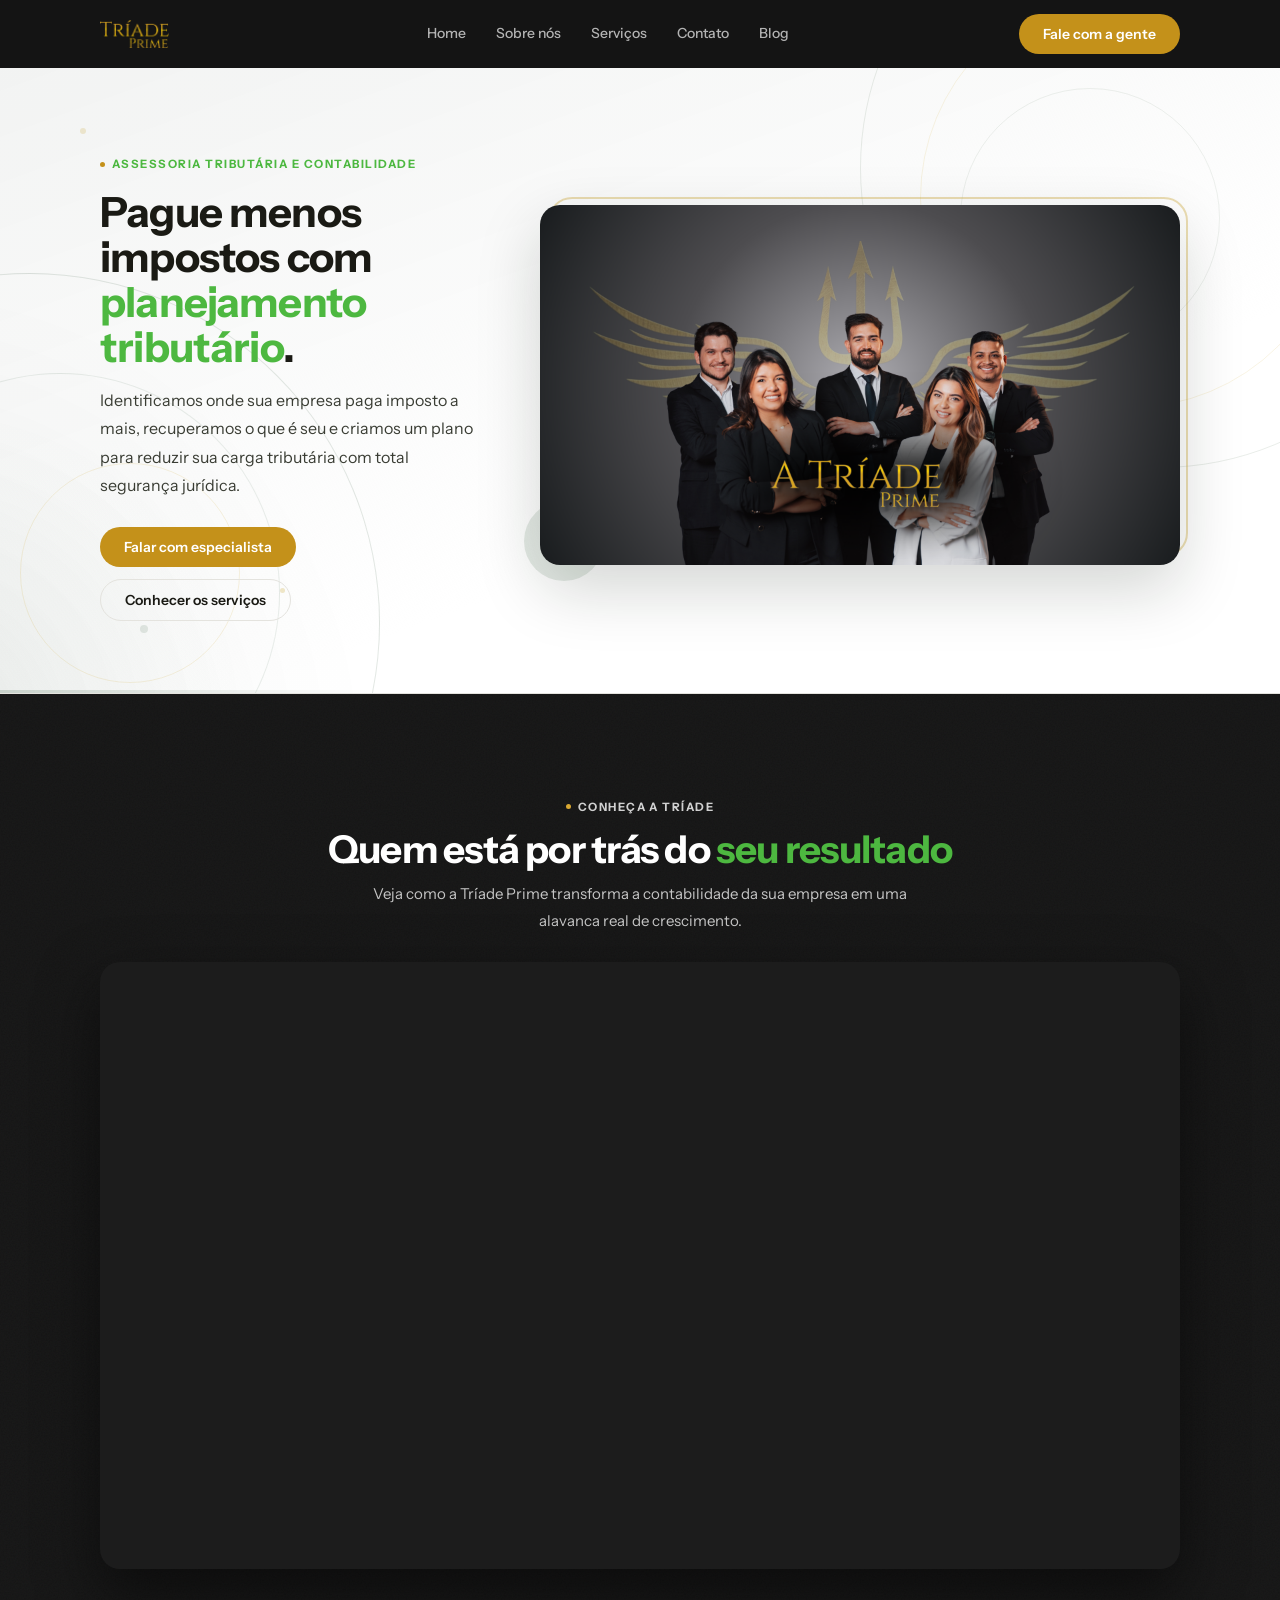
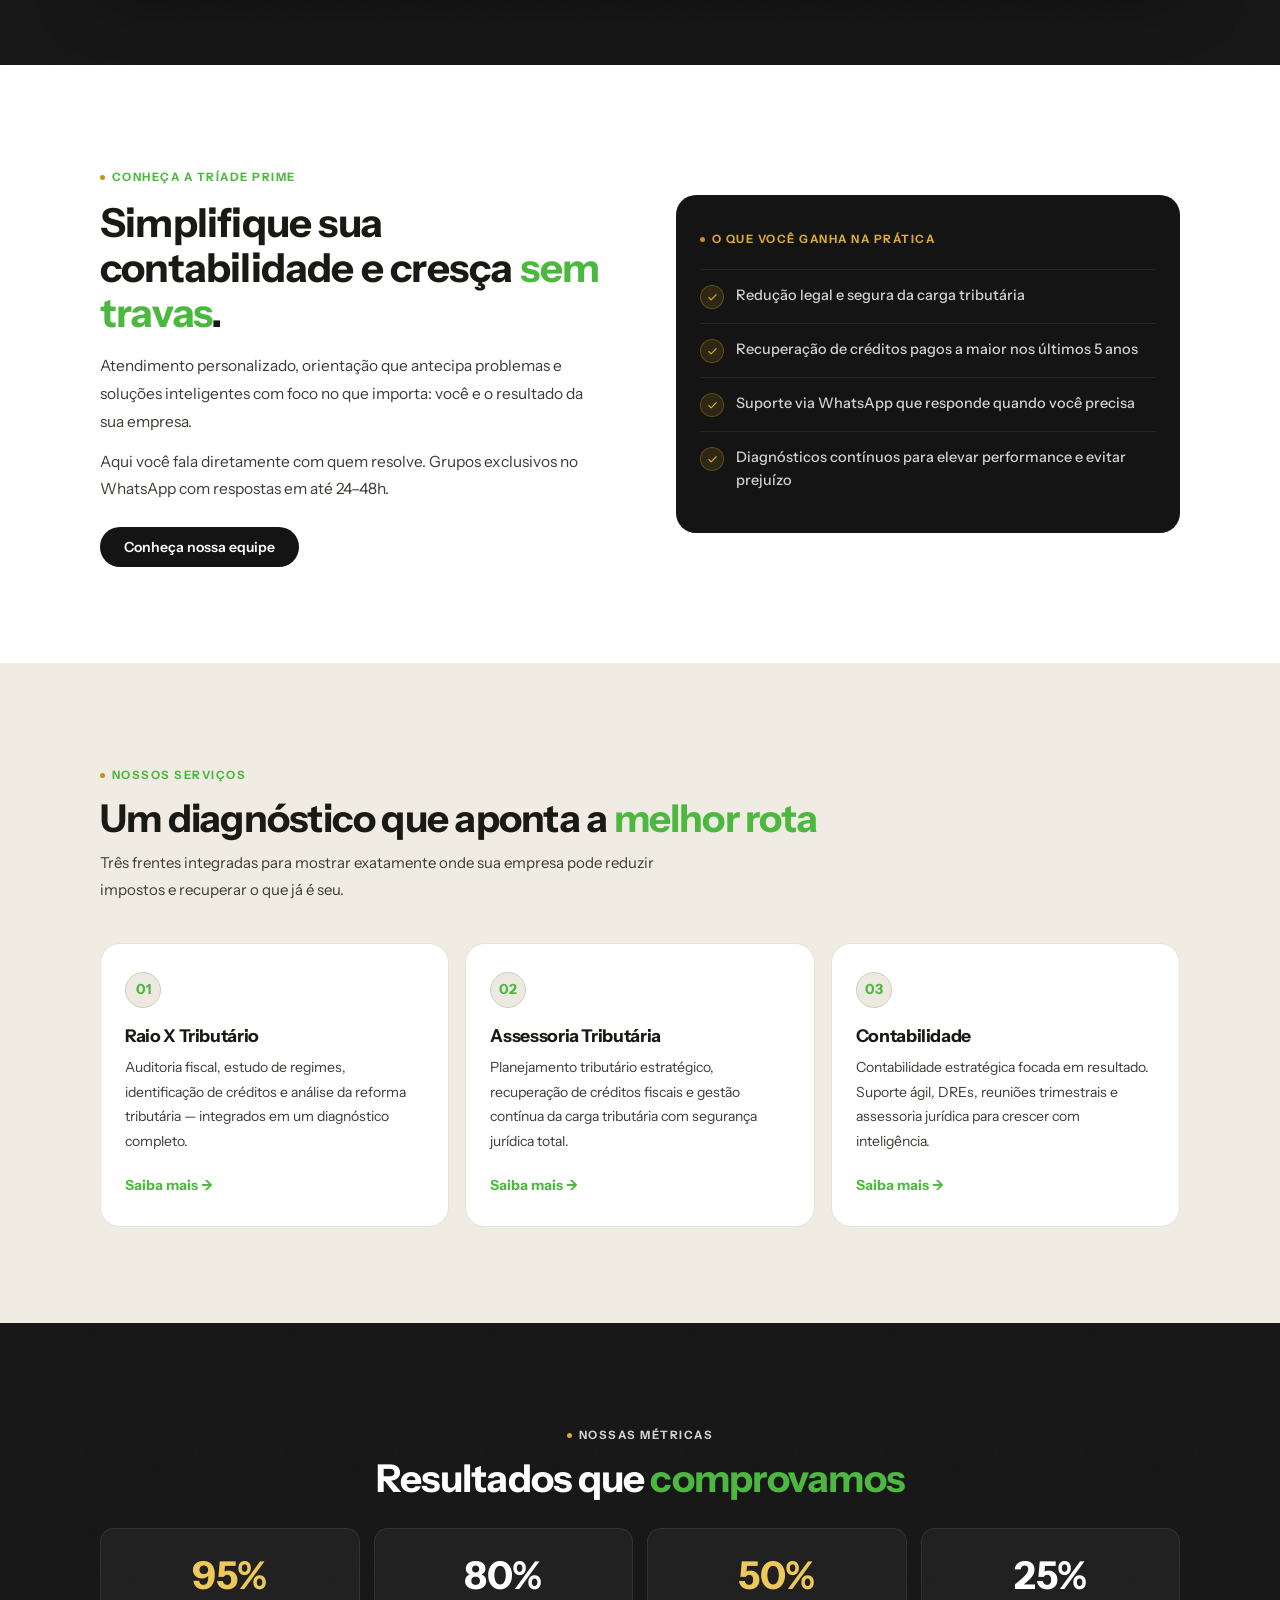
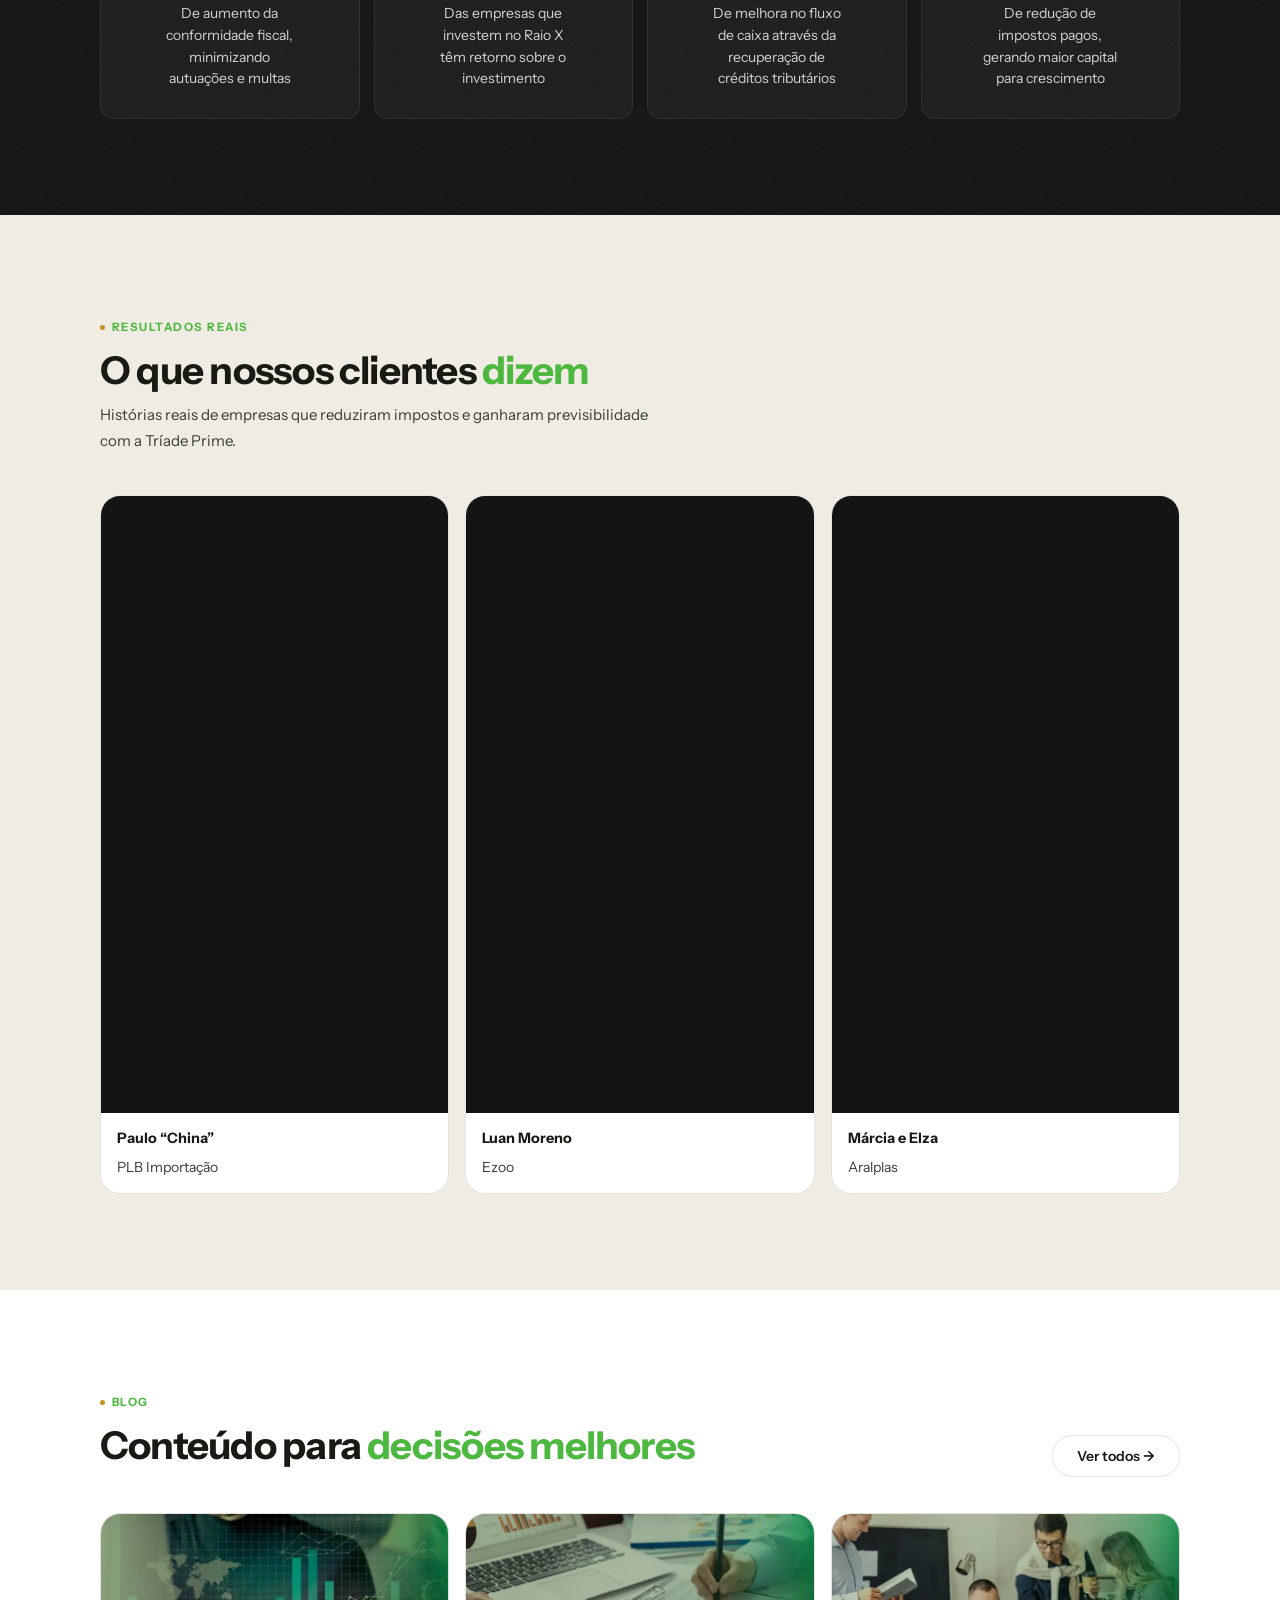
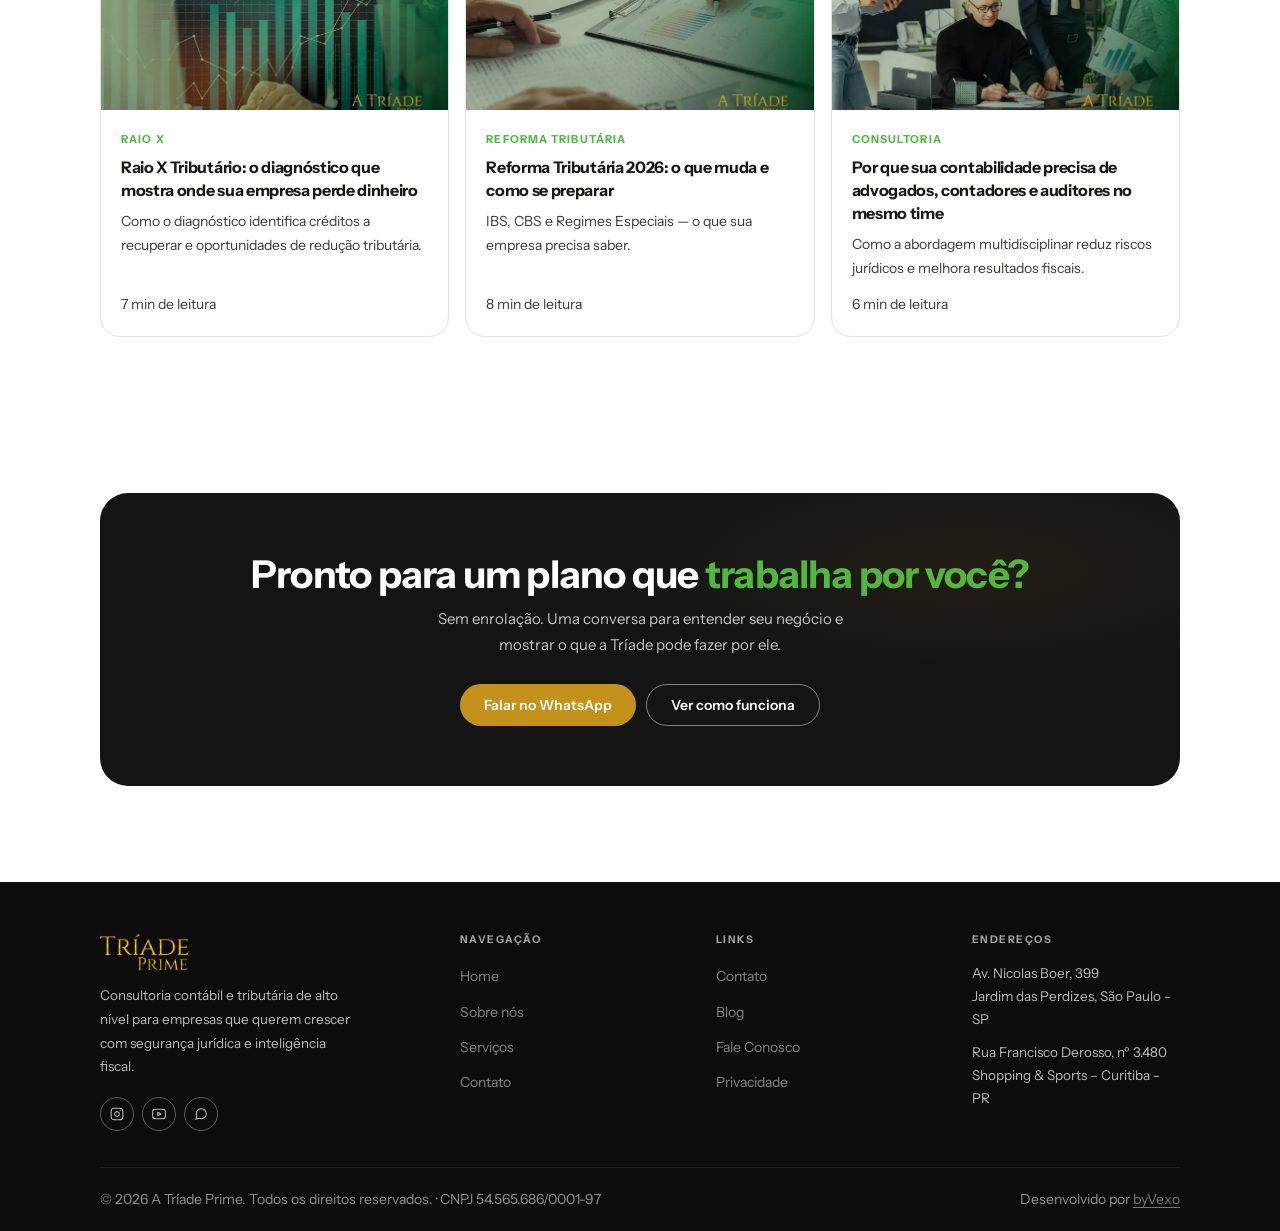
==== index.html @ 876e4092 "Add files via upload" ====
﻿<!DOCTYPE html>
<html lang="pt-BR" hreflang="pt-BR">
<head>
<meta charset="UTF-8"/>
<meta name="robots" content="index, follow"/>
<meta name="viewport" content="width=device-width,initial-scale=1.0"/>
<meta name="theme-color" content="#141414"/>
<title>Tríade Prime | Planejamento Tributário e Contabilidade</title>
<meta name="description" content="Reduza impostos com segurança jurídica. A Tríade Prime oferece Raio X Tributário, Assessoria e Contabilidade para empresas em São Paulo e Curitiba."/>
<meta name="keywords" content="planejamento tributário, assessoria tributária, contabilidade empresarial, redução de impostos, raio x tributário, são paulo, curitiba"/>
<link rel="canonical" href="https://www.triadeprime.com.br/"/>
<meta property="og:type" content="website"/>
<meta property="og:locale" content="pt_BR"/>
<meta property="og:title" content="A Tríade Prime | Planejamento Tributário e Contabilidade Estratégica"/>
<meta property="og:description" content="Reduza a carga tributária da sua empresa com segurança jurídica. Raio X Tributário, recuperação de créditos e contabilidade que pensa o seu negócio junto com você."/>
<meta property="og:image" content="https://www.triadeprime.com.br/og-home.jpg"/>
<meta name="twitter:card" content="summary_large_image"/>
<meta name="twitter:title" content="Tríade Prime | Planejamento Tributário e Contabilidade"/>
<meta name="twitter:description" content="Reduza impostos com segurança jurídica. A Tríade Prime oferece Raio X Tributário, Assessoria e Contabilidade para empresas em São Paulo e Curitiba."/>
<meta name="twitter:image" content="https://www.triadeprime.com.br/og-home.jpg"/>
<meta property="og:url" content="https://www.triadeprime.com.br/"/>
<meta property="og:type" content="website"/>

<link rel="preconnect" href="https://fonts.googleapis.com"/>
<link rel="preconnect" href="https://fonts.gstatic.com" crossorigin/>
<link href="https://fonts.googleapis.com/css2?family=Instrument+Sans:ital,wght@0,400;0,500;0,600;0,700;1,400;1,600&display=swap" rel="stylesheet"/>
<style>
/* TOKENS */
:root{
  --g9:#0c0c0c; --g8:#141414; --g7:#1c1c1c; --g6:#4db840; --g5:#3d7a30;
  --g2:#c4d4ba; --g1:#dce8d4; --g0:#eee9e0;
  --au:#c4911a; --au2:#d9a832; --au3:#ecc95a;
  --ink:#1a1a14; --mid:#3a3d34; --faint:#9aa094;
  --rule:#e4e3de; --paper:#f0ece3; --white:#ffffff;
  --f:'Instrument Sans',system-ui,sans-serif;
  --r8:8px; --r14:14px; --r20:20px; --r28:28px; --rp:9999px;
  --ease:cubic-bezier(.4,0,.2,1);
}
*{box-sizing:border-box;margin:0;padding:0;}
html{-webkit-font-smoothing:antialiased;scroll-behavior:smooth;}
body{font-family:var(--f);font-size:16px;line-height:1.65;color:var(--ink);background:var(--white);overflow-x:hidden;}
img{display:block;max-width:100%;height:auto;}
a{color:inherit;text-decoration:none;}

/* LAYOUT */
.w{max-width:1160px;margin:0 auto;padding:0 20px;}
@media(min-width:600px){.w{padding:0 32px;}}
@media(min-width:1000px){.w{padding:0 40px;}}

/* TYPE — base */
h1,h2,h3,h4{font-family:var(--f);font-weight:700;color:var(--ink);letter-spacing:-.02em;line-height:1.15;}
p{line-height:1.7;}

/* KEY RULE: dark sections force all text white */
.dark-sec{background:var(--g8);}
.dark-sec,
.dark-sec h1,.dark-sec h2,.dark-sec h3,.dark-sec h4,.dark-sec p,
.dark-sec span,.dark-sec li,.dark-sec label{color:var(--white);}
.dark-sec em{color:var(--g6) !important;}
.dark-sec .sub{color:rgba(255,255,255,.75) !important;}
.dark-sec .faint-txt{color:rgba(255,255,255,.65) !important;}

/* Eyebrow */
.eyebrow{
  display:inline-flex;align-items:center;gap:7px;
  font-size:11.5px;font-weight:700;letter-spacing:.13em;text-transform:uppercase;color:var(--g6);
}
.eyebrow::before{content:'';width:5px;height:5px;border-radius:50%;background:var(--au);}
.dark-sec .eyebrow{color:rgba(255,255,255,.8);}
.dark-sec .eyebrow::before{background:var(--au2);}
em{font-style:normal;font-weight:700;color:var(--g6);}

/* BUTTONS */
.btn{
  display:inline-flex;align-items:center;gap:8px;
  font-family:var(--f);font-size:14px;font-weight:600;line-height:1;
  padding:13px 24px;border-radius:var(--rp);border:none;cursor:pointer;
  transition:transform .22s var(--ease),box-shadow .22s,background .22s,border-color .22s;
  white-space:nowrap;
}
.btn:active{transform:scale(.97);}
.btn-dk{background:var(--g8);color:var(--white);}
.btn-dk:hover{background:var(--g7);box-shadow:0 5px 18px rgba(14,24,18,.28);}
.btn-au{background:var(--au);color:var(--white);}
.btn-au:hover{background:var(--au2);box-shadow:0 5px 18px rgba(196,145,26,.32);}
.btn-ln{background:transparent;color:var(--ink);border:1.5px solid var(--rule);}
.btn-ln:hover{border-color:var(--g6);color:var(--g6);}

.btn-ln-w{color:var(--white);border-color:rgba(255,255,255,.45);}
.btn-ln-w:hover{border-color:rgba(255,255,255,.65);}

/* REVEAL */
.rv{opacity:1;transform:none;transition:opacity .55s var(--ease),transform .55s var(--ease);}
.js-on .rv{opacity:0;transform:translateY(16px);}
.rv.in{opacity:1 !important;transform:none !important;}
.rv.d1{transition-delay:.1s;}.rv.d2{transition-delay:.2s;}.rv.d3{transition-delay:.3s;}

/* HEADER */
.hdr{position:sticky;top:0;z-index:900;background:var(--g8);}
.hdr-in{max-width:1160px;margin:0 auto;padding:0 20px;height:68px;display:flex;align-items:center;}
@media(min-width:600px){.hdr-in{padding:0 32px;}}
@media(min-width:1000px){.hdr-in{padding:0 40px;}}
.hdr-logo img{height:28px;width:auto;}
.hdr-nav{display:none;gap:2px;}
.hdr-nav a{font-size:14px;font-weight:500;color:rgba(255,255,255,.68);padding:8px 14px;border-radius:var(--rp);transition:.2s;}
.hdr-nav a:hover{color:var(--white);background:rgba(255,255,255,.07);}
.hdr-cta{display:none;}
.hdr-tog{margin-left:auto;background:none;border:none;cursor:pointer;display:flex;flex-direction:column;gap:5px;padding:6px;}
.hdr-tog span{display:block;width:22px;height:2px;background:var(--white);border-radius:2px;transition:.25s;}
.mob-nav{display:none;position:fixed;top:68px;inset:68px 0 0;background:var(--g8);z-index:899;padding:24px 20px;flex-direction:column;}
.mob-nav.open{display:flex;}
.mob-nav a{font-size:19px;font-weight:600;color:rgba(255,255,255,.8);padding:16px 6px;border-bottom:1px solid rgba(255,255,255,.07);transition:color .2s;}
.mob-nav a:hover{color:var(--au3);}
.mob-nav .btn{margin-top:24px;align-self:flex-start;}
@media(min-width:860px){
  .hdr-nav{display:flex;flex:1;justify-content:center;} .hdr-cta{display:inline-flex;} .hdr-tog{display:none;}
}

/* PAGE HERO */
.pg-hero{
  background:var(--g8);padding:44px 0 48px;
  position:relative;overflow:hidden;
}
@media(min-width:860px){.pg-hero{padding:80px 0 72px;}}
.pg-hero .w{position:relative;z-index:1;}
.pg-hero h1{color:var(--white);font-size:clamp(1.9rem,6vw,3rem);max-width:720px;margin-bottom:14px;}
.pg-hero em{color:var(--g6) !important;}
.pg-hero p{color:rgba(255,255,255,.78);font-size:16px;max-width:560px;line-height:1.78;}
.pg-hero .eyebrow{color:rgba(255,255,255,.8);margin-bottom:16px;}
.pg-hero .eyebrow::before{background:var(--au2);}
.trident-bg{
  position:absolute;
  right:-60px;top:50%;transform:translateY(-50%);
  width:min(460px,52vw);opacity:.2;
  pointer-events:none;
  filter:drop-shadow(0 0 30px rgba(201,162,39,.1));
}
@media(max-width:600px){
  .trident-bg{right:-80px;top:10%;transform:none;width:260px;opacity:.14;}
}

/* SECTIONS */
.sec{padding:60px 0;}
@media(min-width:860px){.sec{padding:96px 0;}}
.sec-lt{background:var(--white);}
.sec-pa{background:var(--paper);}
.sec-dk{background:var(--g8);}
.sec-dk .eyebrow{color:rgba(255,255,255,.8);}
.sec-dk .eyebrow::before{background:var(--au2);}
.sec-dk .sh p{color:rgba(255,255,255,.75);}
.sec-dk h2,.sec-dk h3,.sec-dk h4{color:var(--white);}
.sec-dk p{color:rgba(255,255,255,.8);}
.sec-dk em{color:var(--g6) !important;}

/* Section header */
.sh{margin-bottom:40px;}
.sh .eyebrow{margin-bottom:12px;}
.sh h2{font-size:clamp(1.6rem,4.5vw,2.4rem);margin-bottom:10px;}
.sh p{color:var(--mid);font-size:15px;line-height:1.75;max-width:580px;}
.sh.center{text-align:center;}
.sh.center p{margin:0 auto;}
.sec-dk .sh h2{color:var(--white);}
.sec-dk .sh p{color:rgba(255,255,255,.75);}

/* 2-col grid */
.grid2{display:grid;gap:36px;}
@media(min-width:760px){.grid2{grid-template-columns:1fr 1fr;gap:52px;align-items:center;}}
.grid3{display:grid;gap:16px;}
@media(min-width:640px){.grid3{grid-template-columns:repeat(2,1fr);}}
@media(min-width:900px){.grid3{grid-template-columns:repeat(3,1fr);}}

/* Card base */
.card{background:var(--white);border:1px solid var(--rule);border-radius:var(--r20);padding:28px 24px;transition:.28s var(--ease);}
.card:hover{transform:translateY(-3px);box-shadow:0 12px 36px rgba(14,24,18,.09);}
.card-dk{background:rgba(255,255,255,.04);border:1px solid rgba(255,255,255,.08);border-radius:var(--r20);padding:24px 20px;}
.card-dk h3,.card-dk h4{color:var(--white);}
.card-dk p{color:rgba(255,255,255,.8);}

/* Image blocks */
.img-block{border-radius:var(--r20);overflow:hidden;background:var(--g1);}
.img-block img{width:100%;height:100%;object-fit:cover;display:block;}
.img-block.ratio-4-3{aspect-ratio:4/3;}
.img-block.ratio-16-9{aspect-ratio:16/9;}
.img-block.ratio-3-4{aspect-ratio:3/4;}

/* Checklist */
.checks{list-style:none;display:flex;flex-direction:column;gap:10px;}
.checks li{display:flex;align-items:flex-start;gap:12px;font-size:14.5px;color:var(--mid);}
.ck{
  width:20px;height:20px;border-radius:50%;flex-shrink:0;margin-top:2px;
  background:var(--g0);border:1px solid var(--g2);
  background-image:url("data:image/svg+xml,%3Csvg xmlns='http://www.w3.org/2000/svg' viewBox='0 0 24 24' fill='none' stroke='%23376640' stroke-width='2.5' stroke-linecap='round' stroke-linejoin='round'%3E%3Cpath d='M20 6L9 17l-5-5'/%3E%3C/svg%3E");
  background-size:11px;background-position:center;background-repeat:no-repeat;
}
.ck-au{
  background:rgba(196,145,26,.12);border:1px solid rgba(196,145,26,.3);
  background-image:url("data:image/svg+xml,%3Csvg xmlns='http://www.w3.org/2000/svg' viewBox='0 0 24 24' fill='none' stroke='%23d9a832' stroke-width='2.5' stroke-linecap='round' stroke-linejoin='round'%3E%3Cpath d='M20 6L9 17l-5-5'/%3E%3C/svg%3E");
  background-size:11px;background-position:center;background-repeat:no-repeat;
}

/* Icon circle */
.ico{width:44px;height:44px;border-radius:50%;flex-shrink:0;display:flex;align-items:center;justify-content:center;}
.ico-g{background:var(--g0);border:1px solid var(--g2);}
.ico-au{background:rgba(196,145,26,.12);border:1px solid rgba(196,145,26,.25);}

/* CTA strip */
.cta-strip{
  background:var(--g8);border-radius:var(--r28);
  padding:44px 24px;text-align:center;position:relative;overflow:hidden;
}
@media(min-width:600px){.cta-strip{padding:60px 48px;}}
.cta-strip::after{content:'';position:absolute;inset:0;background:radial-gradient(ellipse 55% 65% at 80% 25%,rgba(196,145,26,.08) 0%,transparent 60%);pointer-events:none;}
.cta-strip h2{color:var(--white) !important;font-size:clamp(1.5rem,5vw,2.4rem);margin-bottom:10px;position:relative;}
.cta-strip h2 em{color:var(--g6) !important;}
.cta-strip p{color:rgba(255,255,255,.75) !important;max-width:420px;margin:0 auto 26px;font-size:15px;line-height:1.75;position:relative;}
.cta-btns{display:flex;justify-content:center;gap:10px;flex-wrap:wrap;position:relative;}
.sec-cta{padding:40px 0 64px;}
@media(min-width:860px){.sec-cta{padding:60px 0 96px;}}

/* Number stat */
.stat-num{font-size:2.2rem;font-weight:700;line-height:1;margin-bottom:6px;}
.stat-lbl{font-size:14px;line-height:1.5;}

/* FOOTER */
.ftr{background:var(--g9);padding:52px 0 0;}
.ftr-grid{display:grid;gap:36px;padding-bottom:36px;border-bottom:1px solid rgba(255,255,255,.07);}
@media(min-width:700px){.ftr-grid{grid-template-columns:1.5fr 1fr 1fr 1fr;gap:48px;}}
.ftr-logo img{height:36px;width:auto;margin-bottom:14px;filter:brightness(1.1);}
.ftr-desc{font-size:14px;color:rgba(255,255,255,.72);line-height:1.75;max-width:260px;margin-bottom:18px;}
.ftr-social{display:flex;gap:8px;}
.ftr-sl{width:34px;height:34px;border-radius:50%;border:1px solid rgba(255,255,255,.3);display:flex;align-items:center;justify-content:center;color:rgba(255,255,255,.72);transition:.22s;}
.ftr-sl:hover{border-color:var(--au2);color:var(--au2);}
.ftr-sl svg{width:14px;height:14px;}
.ftr-col h4{font-size:10.5px;font-weight:700;letter-spacing:.14em;text-transform:uppercase;color:rgba(255,255,255,.62);margin-bottom:16px;}
.ftr-col ul{display:flex;flex-direction:column;gap:9px;list-style:none;padding:0;}
.ftr-col a{font-size:14px;color:rgba(255,255,255,.5);transition:color .2s;}
.ftr-col a:hover{color:var(--white);}
.ftr-addr{font-size:14px;color:rgba(255,255,255,.72);line-height:1.7;}
.ftr-addr+.ftr-addr{margin-top:10px;}
.ftr-bot{padding:20px 0;display:flex;flex-direction:column;align-items:center;gap:8px;text-align:center;font-size:14px;color:rgba(255,255,255,.55);}
@media(min-width:700px){.ftr-bot{flex-direction:row;justify-content:space-between;text-align:left;}}
</style>
<style>
.hero{background:linear-gradient(160deg,rgba(20,40,26,0.055) 0%,rgba(20,40,26,0.02) 38%,var(--white) 65%),var(--white);position:relative;overflow:hidden;border-bottom:1px solid var(--rule);}
.hero-bg{position:absolute;inset:0;pointer-events:none;}

/* Trident — prominent, right side */
/* Deco circles injected */
.hero-deco{position:absolute;inset:0;pointer-events:none;overflow:hidden;}
.hero-deco-c1,.hero-deco-c2,.hero-deco-c3,.hero-deco-l1,.hero-deco-l2,.hero-deco-l3{position:absolute;border-radius:50%;border:1px solid rgba(39,80,47,.1);}
.hero-deco-c1{width:600px;height:600px;right:-180px;top:-200px;}
.hero-deco-c2{width:420px;height:420px;right:-60px;top:-80px;border-color:rgba(201,162,39,.12);}
.hero-deco-c3{width:260px;height:260px;right:60px;top:20px;border-color:rgba(39,80,47,.08);}
.hero-deco-l1{width:700px;height:700px;left:-320px;bottom:-280px;border-color:rgba(39,80,47,.13);background:radial-gradient(ellipse at 30% 70%,rgba(20,40,26,0.06) 0%,transparent 70%);}
.hero-deco-l2{width:440px;height:440px;left:-160px;bottom:-120px;border-color:rgba(39,80,47,.09);background:radial-gradient(ellipse at 20% 80%,rgba(39,80,47,0.05) 0%,transparent 65%);}
.hero-deco-l3{width:220px;height:220px;left:20px;bottom:10px;border-color:rgba(201,162,39,.14);}
.hero-deco-dot{position:absolute;border-radius:50%;background:rgba(39,80,47,0.12);}
.hero-deco-dot1{width:8px;height:8px;left:140px;bottom:60px;}
.hero-deco-dot2{width:5px;height:5px;left:280px;bottom:100px;background:rgba(201,162,39,0.25);}
.hero-deco-dot3{width:6px;height:6px;left:80px;top:60px;background:rgba(201,162,39,0.2);}
.hero-deco-line{position:absolute;left:0;bottom:0;width:min(380px,40vw);height:3px;background:linear-gradient(90deg,rgba(39,80,47,0.18) 0%,transparent 100%);}
@media(max-width:860px){.hero-deco-c1{width:380px;height:380px;right:-120px;top:-120px;}.hero-deco-c2{width:260px;height:260px;right:-40px;top:-40px;}.hero-deco-c3{display:none;}.hero-deco-l1{width:420px;height:420px;left:-180px;}.hero-deco-l2,.hero-deco-l3{display:none;}}
.hero-bg-trident{
  position:absolute;
  right:-20px;top:50%;transform:translateY(-50%);
  width:min(420px,44vw);
  opacity:.18;
  pointer-events:none;
  filter:drop-shadow(0 0 20px rgba(39,80,47,.15));
}
@media(max-width:860px){.hero-bg-trident{right:-40px;width:260px;opacity:.12;top:20%;transform:none;}}
@media(max-width:480px){.hero-bg-trident{right:-60px;width:200px;opacity:.08;}}

/* Decorative circles */

.hero-inner{position:relative;z-index:1;max-width:1160px;margin:0 auto;padding:60px 20px 48px;width:100%;display:flex;align-items:center;gap:48px;}
@media(min-width:600px){.hero-inner{padding:68px 32px 52px;}}
@media(min-width:860px){.hero-inner{padding:80px 40px 72px;gap:64px;}}
.hero-text{max-width:560px;flex:1;min-width:0;}
.hero-img-col{flex:0 0 auto;width:min(640px,52vw);position:relative;}
.hero-img-col img{width:100%;height:auto;border-radius:20px;display:block;box-shadow:0 24px 64px rgba(14,28,18,.18);}
.hero-img-col::before{content:"";position:absolute;inset:-8px -8px 8px 8px;border:2px solid rgba(201,162,39,.35);border-radius:24px;z-index:-1;}
.hero-img-col::after{content:"";position:absolute;bottom:-16px;left:-16px;width:80px;height:80px;border-radius:50%;background:rgba(39,80,47,.12);z-index:-1;}
@media(max-width:860px){.hero-inner{flex-direction:column;gap:32px;} .hero-img-col{width:min(360px,90vw);order:-1;}}
.hero h1{font-size:clamp(1.8rem,4vw,2.6rem);color:var(--ink);margin-bottom:16px;line-height:1.08;}
.hero h1 em{color:var(--g6) !important;font-style:normal;}
.hero-lead{font-size:16px;color:var(--mid);max-width:500px;line-height:1.78;margin-bottom:28px;}
.hero-btns{display:flex!important;flex-direction:row!important;flex-wrap:wrap;gap:12px;align-items:center;}

.hero .eyebrow{color:var(--g6);margin-bottom:16px;}
.hero .eyebrow::before{background:var(--au);}
.yt-wrap{position:relative;border-radius:var(--r20);overflow:hidden;aspect-ratio:16/9;background:var(--g7);box-shadow:0 24px 60px rgba(0,0,0,.5);}
.yt-wrap iframe{position:absolute;inset:0;width:100%;height:100%;border:none;}
.sec-dk .sh{margin-bottom:28px;}
.testi-grid{display:grid;gap:16px;margin-top:36px;}
@media(min-width:640px){.testi-grid{grid-template-columns:repeat(3,1fr);}}
.tc{border:1px solid var(--rule);border-radius:var(--r20);overflow:hidden;background:var(--white);transition:.28s var(--ease);}
.tc:hover{transform:translateY(-3px);box-shadow:0 12px 36px rgba(14,24,18,.1);}
.tc-vid{position:relative;aspect-ratio:9/16;background:var(--g8);}
.tc-vid iframe{position:absolute;inset:0;width:100%;height:100%;border:none;}
.tc-info{padding:14px 16px;}
.tc-info b{font-size:.9rem;font-weight:700;display:block;margin-bottom:2px;color:var(--ink);}
.tc-info span{font-size:14px;color:var(--mid);}
.metrics-grid{display:grid;grid-template-columns:1fr 1fr;gap:14px;}
@media(min-width:640px){.metrics-grid{grid-template-columns:repeat(4,1fr);}}
.metric-card{background:rgba(255,255,255,.04);border:1px solid rgba(255,255,255,.08);border-radius:var(--r14);padding:28px 20px;text-align:center;}
.metric-val{font-size:2.4rem;font-weight:700;color:var(--white);line-height:1;margin-bottom:8px;}
.metric-val.gold{color:var(--au3);}
.metric-lbl{font-size:14px;color:rgba(255,255,255,.7);line-height:1.55;max-width:140px;margin:0 auto;}
.simplify-g{display:grid;gap:48px;align-items:center;}
@media(min-width:860px){.simplify-g{grid-template-columns:1fr 1fr;gap:72px;}}
.checks-box{background:var(--g8);border-radius:var(--r20);padding:28px 24px;}
.ci{display:flex;align-items:flex-start;gap:12px;padding:14px 0;border-top:1px solid rgba(255,255,255,.07);}
.ci:first-of-type{border-top:none;}
.ci-ico{width:24px;height:24px;border-radius:50%;flex-shrink:0;margin-top:1px;background:rgba(196,145,26,.15);border:1px solid rgba(196,145,26,.35);display:flex;align-items:center;justify-content:center;}
.ci-ico svg{width:11px;height:11px;color:var(--au2);}
.ci p{color:rgba(255,255,255,.8);font-size:14.5px;font-weight:500;line-height:1.55;}
.srv-grid{display:grid;gap:16px;}
@media(min-width:700px){.srv-grid{grid-template-columns:repeat(3,1fr);}}
.srv-card{background:var(--white);border:1px solid var(--rule);border-radius:var(--r20);padding:28px 24px;transition:.28s var(--ease);}
.srv-card:hover{transform:translateY(-4px);border-color:var(--au3);box-shadow:0 12px 36px rgba(14,24,18,.09);}
.srv-n{display:inline-flex;align-items:center;justify-content:center;width:36px;height:36px;border-radius:50%;background:var(--g0);border:1px solid var(--g2);font-size:14px;font-weight:700;color:var(--g6);margin-bottom:18px;}
.srv-card h3{font-size:1.1rem;margin-bottom:10px;color:var(--ink);}
.srv-card p{color:var(--mid);font-size:14px;line-height:1.75;margin-bottom:18px;}
.srv-link{display:inline-flex;align-items:center;gap:5px;font-size:14px;font-weight:700;color:var(--g6);transition:gap .22s;}
.srv-link:hover{gap:9px;}
.tl{display:flex;flex-direction:column;gap:0;}
.tl-item{display:flex;gap:18px;padding:24px 0;border-top:1px solid var(--rule);}
.tl-item:first-child{border-top:none;padding-top:0;}
.tl-n{flex-shrink:0;width:38px;height:38px;border-radius:50%;border:2px solid var(--au);display:flex;align-items:center;justify-content:center;font-size:14px;font-weight:700;color:var(--au);margin-top:1px;}
.tl-body h3{font-size:1.05rem;margin-bottom:6px;color:var(--ink);}
.tl-body p{font-size:14.5px;color:var(--mid);line-height:1.7;}
@media(min-width:860px){
  .tl{flex-direction:row;position:relative;}
  .tl::before{content:'';position:absolute;top:19px;left:19px;right:19px;height:2px;background:var(--rule);}
  .tl-item{flex-direction:column;border-top:none;padding:0 32px 0 0;flex:1;}
  .tl-item:last-child{padding-right:0;}
  .tl-n{position:relative;z-index:1;background:var(--white);}
  .tl-body{padding-top:18px;}
}
.blog-top{display:flex;align-items:flex-end;justify-content:space-between;gap:16px;flex-wrap:wrap;}
.blog-g{display:grid;gap:16px;}
@media(min-width:640px){.blog-g{grid-template-columns:repeat(3,1fr);}}
.bc-card{border:1px solid var(--rule);border-radius:var(--r20);overflow:hidden;background:var(--white);display:flex;flex-direction:column;transition:.28s var(--ease);text-decoration:none;color:inherit;}
.bc-card:hover{transform:translateY(-4px);box-shadow:0 14px 40px rgba(14,24,18,.1);border-color:var(--g2);}
.bc-card:hover img{transform:scale(1.05);}
</style>
<link rel="stylesheet" href="style.css">
<link rel="manifest" href="manifest.json">
<link rel="shortcut icon" href="/favicon-32x32.png">
<link rel="icon" type="image/png" sizes="16x16" href="/favicon-16x16.png">
<link rel="icon" type="image/png" sizes="32x32" href="/favicon-32x32.png">
<link rel="icon" type="image/png" sizes="48x48" href="/favicon-48x48.png">
<link rel="apple-touch-icon" sizes="180x180" href="/apple-touch-icon.png">
<link rel="icon" type="image/svg+xml" href="/favicon.svg"><script type="application/ld+json">
{
  "@context": "https://schema.org",
  "@graph": [
    {
      "@type": "Organization",
      "@id": "https://www.triadeprime.com.br/#organization",
      "name": "A Tríade Prime",
      "legalName": "Tríade Prime Assessoria Tributária Ltda.",
      "url": "https://www.triadeprime.com.br/",
      "logo": {
        "@type": "ImageObject",
        "url": "https://www.triadeprime.com.br/favicon-512x512.png",
        "width": 512,
        "height": 512
      },
      "foundingDate": "2022",
      "taxID": "54.565.686/0001-97",
      "email": "contato@triadeprime.com.br",
      "telephone": "+55-11-97443-2211",
      "description": "Assessoria tributária e contabilidade estratégica para empresas que querem reduzir impostos com segurança jurídica.",
      "address": [
        {
          "@type": "PostalAddress",
          "streetAddress": "Av. Nicolas Boer, 399",
          "addressLocality": "São Paulo",
          "addressRegion": "SP",
          "postalCode": "01140-060",
          "addressCountry": "BR"
        },
        {
          "@type": "PostalAddress",
          "streetAddress": "Rua Francisco Derosso, 3480",
          "addressLocality": "Curitiba",
          "addressRegion": "PR",
          "postalCode": "81830-285",
          "addressCountry": "BR"
        }
      ],
      "sameAs": [
        "https://www.instagram.com/atriadeprime/",
        "https://www.youtube.com/@drMurylo"
      ],
      "knowsAbout": [
        "Planejamento Tributário",
        "Recuperação de Créditos Fiscais",
        "Assessoria Tributária",
        "Contabilidade Empresarial",
        "Reforma Tributária",
        "Lucro Real",
        "Lucro Presumido",
        "Simples Nacional"
      ]
    },
    {
      "@type": "WebSite",
      "@id": "https://www.triadeprime.com.br/#website",
      "url": "https://www.triadeprime.com.br/",
      "name": "Tríade Prime",
      "description": "Assessoria tributária e contabilidade estratégica",
      "publisher": { "@id": "https://www.triadeprime.com.br/#organization" },
      "potentialAction": {
        "@type": "SearchAction",
        "target": "https://www.triadeprime.com.br/blog?q={search_term_string}",
        "query-input": "required name=search_term_string"
      }
    },
    {
      "@type": "LocalBusiness",
      "@id": "https://www.triadeprime.com.br/#localbusiness-sp",
      "name": "Tríade Prime — São Paulo",
      "parentOrganization": { "@id": "https://www.triadeprime.com.br/#organization" },
      "url": "https://www.triadeprime.com.br/contato",
      "telephone": "+55-11-97443-2211",
      "email": "contato@triadeprime.com.br",
      "image": "https://www.triadeprime.com.br/favicon-512x512.png",
      "address": {
        "@type": "PostalAddress",
        "streetAddress": "Av. Nicolas Boer, 399",
        "addressLocality": "São Paulo",
        "addressRegion": "SP",
        "postalCode": "01140-060",
        "addressCountry": "BR"
      },
      "geo": {
        "@type": "GeoCoordinates",
        "latitude": -23.5258,
        "longitude": -46.6678
      },
      "openingHoursSpecification": [
        {
          "@type": "OpeningHoursSpecification",
          "dayOfWeek": ["Monday","Tuesday","Wednesday","Thursday","Friday"],
          "opens": "10:00",
          "closes": "19:00"
        }
      ],
      "servedCuisine": null,
      "priceRange": null
    },
    {
      "@type": "LocalBusiness",
      "@id": "https://www.triadeprime.com.br/#localbusiness-cwb",
      "name": "Tríade Prime — Curitiba",
      "parentOrganization": { "@id": "https://www.triadeprime.com.br/#organization" },
      "url": "https://www.triadeprime.com.br/contato",
      "telephone": "+55-11-97443-2211",
      "email": "contato@triadeprime.com.br",
      "image": "https://www.triadeprime.com.br/favicon-512x512.png",
      "address": {
        "@type": "PostalAddress",
        "streetAddress": "Rua Francisco Derosso, 3480",
        "addressLocality": "Curitiba",
        "addressRegion": "PR",
        "postalCode": "81830-285",
        "addressCountry": "BR"
      },
      "geo": {
        "@type": "GeoCoordinates",
        "latitude": -25.5134,
        "longitude": -49.2327
      },
      "openingHoursSpecification": [
        {
          "@type": "OpeningHoursSpecification",
          "dayOfWeek": ["Monday","Tuesday","Wednesday","Thursday","Friday"],
          "opens": "10:00",
          "closes": "19:00"
        }
      ]
    }
  ]
}
</script></head>
<body>
<header class="hdr">
  <div class="hdr-in">
    <a href="/" aria-label="A Tríade Prime"><img class="hdr-logo" src="[data-uri]" alt="A Tríade Prime" width="140" height="56" style="height:28px;width:auto;"/></a>
    <nav class="hdr-nav" aria-label="Principal">
      <a href="/">Home</a><a href="/sobre-nos">Sobre nós</a><a href="/servicos">Serviços</a>
      <a href="/contato">Contato</a><a href="/blog">Blog</a>
    </nav>
    <a href="https://wa.me/5511974432211?text=Ol%C3%A1!%20Gostaria%20de%20falar%20com%20um%20especialista%20da%20Tr%C3%ADade%20Prime." target="_blank" rel="noopener" class="btn btn-au hdr-cta">Fale com a gente</a>
    <button class="hdr-tog" id="tog" aria-label="Abrir menu" aria-expanded="false">
      <span></span><span></span><span></span>
    </button>
  </div>
</header>
<nav class="mob-nav" id="mnav">
  <a href="/">Home</a><a href="/sobre-nos">Sobre nós</a><a href="/servicos">Serviços</a>
  <a href="/contato">Contato</a><a href="/blog">Blog</a>
  <a href="/contato" class="btn btn-au">Fale com a gente</a>
</nav>
<main>

<section class="hero">
  <div class="hero-bg"><div class="hero-deco"><div class="hero-deco-c1"></div><div class="hero-deco-c2"></div><div class="hero-deco-c3"></div><div class="hero-deco-l1"></div><div class="hero-deco-l2"></div><div class="hero-deco-l3"></div><div class="hero-deco-dot hero-deco-dot1"></div><div class="hero-deco-dot hero-deco-dot2"></div><div class="hero-deco-dot hero-deco-dot3"></div><div class="hero-deco-line"></div></div>
  <img class="hero-bg-trident" style="display:none;" src="[data-uri]" alt="" aria-hidden="true"/></div>
  <div class="hero-inner">
    <div class="hero-text">
      <div class="eyebrow" style="margin-bottom:16px;display:inline-flex;">Assessoria tributária e contabilidade</div>
      <h1>Pague menos impostos com <em style="color:var(--g6) !important;font-style:normal;">planejamento tributário</em>.</h1>
      <p class="hero-lead">Identificamos onde sua empresa paga imposto a mais, recuperamos o que é seu e criamos um plano para reduzir sua carga tributária com total segurança jurídica.</p>
      <div class="hero-btns">
        <a href="https://wa.me/5511974432211?text=Ol%C3%A1!%20Vim%20pela%20home%20do%20site%20da%20Tr%C3%ADade%20Prime%20e%20gostaria%20de%20saber%20mais%20sobre%20os%20servi%C3%A7os." target="_blank" rel="noopener" class="btn btn-au">Falar com especialista</a>
        <a href="/servicos" class="btn btn-ln">Conhecer os serviços</a>
      </div>
    </div>
    <div class="hero-img-col">
      <img src="equipe.jpg" alt="Equipe Tríade Prime" loading="eager">
    </div>
  </div>
</section>

<section class="sec sec-dk">
  <div class="w">
    <div class="sh center rv">
      <div class="eyebrow">Conheça a Tríade</div>
      <h2>Quem está por trás do <em>seu resultado</em></h2>
      <p>Veja como a Tríade Prime transforma a contabilidade da sua empresa em uma alavanca real de crescimento.</p>
    </div>
    <div class="yt-wrap rv d1">
      <iframe src="https://www.youtube.com/embed/yzlXgh5W3-M?rel=0&modestbranding=1" title="Conheça a Tríade Prime" allow="accelerometer; autoplay; clipboard-write; encrypted-media; gyroscope; picture-in-picture" allowfullscreen loading="lazy"></iframe>
    </div>
  </div>
</section>

<section class="sec sec-lt">
  <div class="w simplify-g">
    <div class="rv">
      <div class="eyebrow" style="margin-bottom:14px;display:inline-flex;">Conheça a Tríade Prime</div>
      <h2 style="font-size:clamp(1.7rem,4.5vw,2.5rem);margin-bottom:16px;">Simplifique sua contabilidade e cresça <em>sem travas</em>.</h2>
      <p style="color:var(--mid);font-size:15.5px;line-height:1.8;margin-bottom:12px;">Atendimento personalizado, orientação que antecipa problemas e soluções inteligentes com foco no que importa: você e o resultado da sua empresa.</p>
      <p style="color:var(--mid);font-size:15.5px;line-height:1.8;margin-bottom:24px;">Aqui você fala diretamente com quem resolve. Grupos exclusivos no WhatsApp com respostas em até 24–48h.</p>
      <a href="/sobre-nos" class="btn btn-dk">Conheça nossa equipe</a>
    </div>
    <div class="checks-box rv d1">
      <div class="eyebrow" style="color:var(--au2);margin-bottom:20px;display:inline-flex;">O que você ganha na prática</div>
      <div class="ci"><span class="ci-ico"><svg viewBox="0 0 24 24" fill="none" stroke="currentColor" stroke-width="2.5" stroke-linecap="round" stroke-linejoin="round"><path d="M20 6L9 17l-5-5"/></svg></span><p>Redução legal e segura da carga tributária</p></div>
      <div class="ci"><span class="ci-ico"><svg viewBox="0 0 24 24" fill="none" stroke="currentColor" stroke-width="2.5" stroke-linecap="round" stroke-linejoin="round"><path d="M20 6L9 17l-5-5"/></svg></span><p>Recuperação de créditos pagos a maior nos últimos 5 anos</p></div>
      <div class="ci"><span class="ci-ico"><svg viewBox="0 0 24 24" fill="none" stroke="currentColor" stroke-width="2.5" stroke-linecap="round" stroke-linejoin="round"><path d="M20 6L9 17l-5-5"/></svg></span><p>Suporte via WhatsApp que responde quando você precisa</p></div>
      <div class="ci"><span class="ci-ico"><svg viewBox="0 0 24 24" fill="none" stroke="currentColor" stroke-width="2.5" stroke-linecap="round" stroke-linejoin="round"><path d="M20 6L9 17l-5-5"/></svg></span><p>Diagnósticos contínuos para elevar performance e evitar prejuízo</p></div>
    </div>
  </div>
</section>

<section class="sec sec-pa">
  <div class="w">
    <div class="sh rv">
      <div class="eyebrow">Nossos Serviços</div>
      <h2>Um diagnóstico que aponta a <em>melhor rota</em></h2>
      <p>Três frentes integradas para mostrar exatamente onde sua empresa pode reduzir impostos e recuperar o que já é seu.</p>
    </div>
    <div class="srv-grid">
      <article class="srv-card rv"><div class="srv-n">01</div><h3>Raio X Tributário</h3><p>Auditoria fiscal, estudo de regimes, identificação de créditos e análise da reforma tributária — integrados em um diagnóstico completo.</p><a href="/servicos#raio-x" class="srv-link">Saiba mais →</a></article>
      <article class="srv-card rv d1"><div class="srv-n">02</div><h3>Assessoria Tributária</h3><p>Planejamento tributário estratégico, recuperação de créditos fiscais e gestão contínua da carga tributária com segurança jurídica total.</p><a href="/servicos#assessoria" class="srv-link">Saiba mais →</a></article>
      <article class="srv-card rv d2"><div class="srv-n">03</div><h3>Contabilidade</h3><p>Contabilidade estratégica focada em resultado. Suporte ágil, DREs, reuniões trimestrais e assessoria jurídica para crescer com inteligência.</p><a href="/servicos#contabilidade" class="srv-link">Saiba mais →</a></article>
    </div>
  </div>
</section>

<section class="sec sec-dk">
  <div class="w">
    <div class="sh center rv">
      <div class="eyebrow">Nossas Métricas</div>
      <h2>Resultados que <em>comprovamos</em></h2>
    </div>
    <div class="metrics-grid rv d1">
      <div class="metric-card"><div class="metric-val gold">95%</div><p class="metric-lbl">De aumento da conformidade fiscal, minimizando autuações e multas</p></div>
      <div class="metric-card"><div class="metric-val">80%</div><p class="metric-lbl">Das empresas que investem no Raio X têm retorno sobre o investimento</p></div>
      <div class="metric-card"><div class="metric-val gold">50%</div><p class="metric-lbl">De melhora no fluxo de caixa através da recuperação de créditos tributários</p></div>
      <div class="metric-card"><div class="metric-val">25%</div><p class="metric-lbl">De redução de impostos pagos, gerando maior capital para crescimento</p></div>
    </div>
  </div>
</section>



<section class="sec sec-pa">
  <div class="w">
    <div class="sh rv">
      <div class="eyebrow">Resultados reais</div>
      <h2>O que nossos clientes <em>dizem</em></h2>
      <p>Histórias reais de empresas que reduziram impostos e ganharam previsibilidade com a Tríade Prime.</p>
    </div>
    <div class="testi-grid">
      <article class="tc rv"><div class="tc-vid"><iframe src="https://www.youtube.com/embed/uE0ULgBlzu8?rel=0&modestbranding=1" title="Depoimento" allow="accelerometer; autoplay; clipboard-write; encrypted-media; gyroscope; picture-in-picture" allowfullscreen loading="lazy"></iframe></div><div class="tc-info"><b>Paulo &#8220;China&#8221;</b><span>PLB Importação</span></div></article>
      <article class="tc rv d1"><div class="tc-vid"><iframe src="https://www.youtube.com/embed/Gebl146vsPM?rel=0&modestbranding=1" title="Depoimento" allow="accelerometer; autoplay; clipboard-write; encrypted-media; gyroscope; picture-in-picture" allowfullscreen loading="lazy"></iframe></div><div class="tc-info"><b>Luan Moreno</b><span>Ezoo</span></div></article>
      <article class="tc rv d2"><div class="tc-vid"><iframe src="https://www.youtube.com/embed/KIPO2S1gJn0?rel=0&modestbranding=1" title="Depoimento" allow="accelerometer; autoplay; clipboard-write; encrypted-media; gyroscope; picture-in-picture" allowfullscreen loading="lazy"></iframe></div><div class="tc-info"><b>Márcia e Elza</b><span>Aralplas</span></div></article>
    </div>
  </div>
</section>

<section class="sec sec-lt">
  <div class="w">
    <div class="blog-top rv">
      <div class="sh" style="margin-bottom:0;"><div class="eyebrow">Blog</div><h2>Conteúdo para <em>decisões melhores</em></h2></div>
      <a href="/blog" class="btn btn-ln btn-sm" style="flex-shrink:0;">Ver todos →</a>
    </div>
    <div class="blog-g" style="margin-top:36px;">
      <a href="/blog/raio-x-tributario-diagnostico" class="bc-card rv ">
  <div style="aspect-ratio:16/9;overflow:hidden;background:var(--g1);"><img src="[data-uri]" alt="Raio X Tributário: o diagnóstico que mostra onde sua empresa perde dinheiro" loading="lazy" width="700" height="394" style="width:100%;height:100%;object-fit:cover;transition:transform .5s;"/></div>
  <div style="padding:20px;flex:1;display:flex;flex-direction:column;">
    <span style="font-size:11px;font-weight:700;letter-spacing:.1em;text-transform:uppercase;color:var(--g6);margin-bottom:8px;display:block;">Raio X</span>
    <h3 style="font-size:1rem;line-height:1.45;margin-bottom:8px;color:var(--ink);">Raio X Tributário: o diagnóstico que mostra onde sua empresa perde dinheiro</h3>
    <p style="font-size:14px;color:var(--mid);line-height:1.7;margin-bottom:12px;flex:1;">Como o diagnóstico identifica créditos a recuperar e oportunidades de redução tributária.</p>
    <div style="font-size:14px;color:var(--mid);">7 min de leitura</div>
  </div>
</a><a href="/blog/reforma-tributaria-2026" class="bc-card rv d1">
  <div style="aspect-ratio:16/9;overflow:hidden;background:var(--g1);"><img src="[data-uri]" alt="Reforma Tributária 2026: o que muda e como se preparar" loading="lazy" width="700" height="394" style="width:100%;height:100%;object-fit:cover;transition:transform .5s;"/></div>
  <div style="padding:20px;flex:1;display:flex;flex-direction:column;">
    <span style="font-size:11px;font-weight:700;letter-spacing:.1em;text-transform:uppercase;color:var(--g6);margin-bottom:8px;display:block;">Reforma Tributária</span>
    <h3 style="font-size:1rem;line-height:1.45;margin-bottom:8px;color:var(--ink);">Reforma Tributária 2026: o que muda e como se preparar</h3>
    <p style="font-size:14px;color:var(--mid);line-height:1.7;margin-bottom:12px;flex:1;">IBS, CBS e Regimes Especiais — o que sua empresa precisa saber.</p>
    <div style="font-size:14px;color:var(--mid);">8 min de leitura</div>
  </div>
</a><a href="/blog/equipe-multidisciplinar-contabilidade" class="bc-card rv d2">
  <div style="aspect-ratio:16/9;overflow:hidden;background:var(--g1);"><img src="[data-uri]" alt="Por que sua contabilidade precisa de advogados, contadores e auditores no mesmo time" loading="lazy" width="700" height="394" style="width:100%;height:100%;object-fit:cover;transition:transform .5s;"/></div>
  <div style="padding:20px;flex:1;display:flex;flex-direction:column;">
    <span style="font-size:11px;font-weight:700;letter-spacing:.1em;text-transform:uppercase;color:var(--g6);margin-bottom:8px;display:block;">Consultoria</span>
    <h3 style="font-size:1rem;line-height:1.45;margin-bottom:8px;color:var(--ink);">Por que sua contabilidade precisa de advogados, contadores e auditores no mesmo time</h3>
    <p style="font-size:14px;color:var(--mid);line-height:1.7;margin-bottom:12px;flex:1;">Como a abordagem multidisciplinar reduz riscos jurídicos e melhora resultados fiscais.</p>
    <div style="font-size:14px;color:var(--mid);">6 min de leitura</div>
  </div>
</a>
    </div>
  </div>
</section>

<section class="sec-cta">
  <div class="w">
    <div class="cta-strip rv">
      <h2>Pronto para um plano que <em>trabalha por você?</em></h2>
      <p>Sem enrolação. Uma conversa para entender seu negócio e mostrar o que a Tríade pode fazer por ele.</p>
      <div class="cta-btns">
        <a href="https://wa.me/5511974432211?text=Ol%C3%A1!%20Vim%20pela%20home%20do%20site%20da%20Tr%C3%ADade%20Prime%20e%20gostaria%20de%20saber%20mais%20sobre%20os%20servi%C3%A7os." target="_blank" rel="noopener" class="btn btn-au">Falar no WhatsApp</a>
        <a href="/servicos" class="btn btn-ln-w">Ver como funciona</a>
      </div>
    </div>
  </div>
</section>

</main>
<footer class="ftr">
  <div class="w">
    <div class="ftr-grid">
      <div>
        <div class="ftr-logo"><img src="[data-uri]" alt="A Tríade Prime" width="130" height="52"/></div>
        <p class="ftr-desc">Consultoria contábil e tributária de alto nível para empresas que querem crescer com segurança jurídica e inteligência fiscal.</p>
        <div class="ftr-social">
          <a href="#" class="ftr-sl" aria-label="Instagram"><svg viewBox="0 0 24 24" fill="none" stroke="currentColor" stroke-width="1.8" stroke-linecap="round" stroke-linejoin="round"><rect x="2" y="2" width="20" height="20" rx="5"/><path d="M16 11.37A4 4 0 1112.63 8 4 4 0 0116 11.37z"/><line x1="17.5" y1="6.5" x2="17.51" y2="6.5"/></svg></a>
          <a href="#" class="ftr-sl" aria-label="YouTube"><svg viewBox="0 0 24 24" fill="none" stroke="currentColor" stroke-width="1.8" stroke-linecap="round" stroke-linejoin="round"><path d="M22.54 6.42a2.78 2.78 0 00-1.95-1.96C18.88 4 12 4 12 4s-6.88 0-8.59.46A2.78 2.78 0 001.46 6.42 29 29 0 001 12a29 29 0 00.46 5.58 2.78 2.78 0 001.95 1.96C5.12 20 12 20 12 20s6.88 0 8.59-.46a2.78 2.78 0 001.95-1.96A29 29 0 0023 12a29 29 0 00-.46-5.58z"/><polygon points="9.75 15.02 15.5 12 9.75 8.98 9.75 15.02"/></svg></a>
          <a href="#" class="ftr-sl" aria-label="WhatsApp"><svg viewBox="0 0 24 24" fill="none" stroke="currentColor" stroke-width="1.8" stroke-linecap="round" stroke-linejoin="round"><path d="M21 11.5a8.38 8.38 0 01-.9 3.8 8.5 8.5 0 01-7.6 4.7 8.38 8.38 0 01-3.8-.9L3 21l1.9-5.7a8.38 8.38 0 01-.9-3.8 8.5 8.5 0 014.7-7.6 8.38 8.38 0 013.8-.9h.5a8.48 8.48 0 018 8v.5z"/></svg></a>
        </div>
      </div>
      <div class="ftr-col"><h4>Navegação</h4><ul>
        <li><a href="/">Home</a></li><li><a href="/sobre-nos">Sobre nós</a></li>
        <li><a href="/servicos">Serviços</a></li><li><a href="/contato">Contato</a></li>
      </ul></div>
      <div class="ftr-col"><h4>Links</h4><ul>
        <li><a href="/contato">Contato</a></li><li><a href="/blog">Blog</a></li>
        <li><a href="/contato">Fale Conosco</a></li><li><a href="/politica-de-privacidade">Privacidade</a></li>
      </ul></div>
      <div class="ftr-col"><h4>Endereços</h4>
        <p class="ftr-addr">Av. Nicolas Boer, 399<br>Jardim das Perdizes, São Paulo - SP</p>
        <p class="ftr-addr">Rua Francisco Derosso, nº 3.480<br>Shopping &amp; Sports – Curitiba - PR</p>
      </div>
    </div>
    <div class="ftr-bot">
      <span>© 2026 A Tríade Prime. Todos os direitos reservados. · CNPJ 54.565.686/0001-97</span>
      <span>Desenvolvido por <a href="https://byvexo.com.br/" target="_blank" rel="noopener" style="color:inherit;text-decoration:underline;text-underline-offset:3px;opacity:.8;">byVexo</a></span>
    </div>
  </div>
</footer>
<script>
const tog=document.getElementById('tog'),mnav=document.getElementById('mnav');
let op=false;
tog.addEventListener('click',()=>{
  op=!op;mnav.classList.toggle('open',op);tog.setAttribute('aria-expanded',op);
  const s=tog.querySelectorAll('span');
  if(op){s[0].style.transform='translateY(7px) rotate(45deg)';s[1].style.opacity='0';s[2].style.transform='translateY(-7px) rotate(-45deg)';}
  else{s.forEach(x=>{x.style.transform='';x.style.opacity='';});}
});
mnav.querySelectorAll('a').forEach(a=>a.addEventListener('click',()=>{
  op=false;mnav.classList.remove('open');tog.setAttribute('aria-expanded',false);
  tog.querySelectorAll('span').forEach(x=>{x.style.transform='';x.style.opacity='';});
}));
document.body.classList.add('js-on');
const ro=new IntersectionObserver(es=>{es.forEach(e=>{if(e.isIntersecting){e.target.classList.add('in');ro.unobserve(e.target);}});},{threshold:.08,rootMargin:'0px 0px -24px 0px'});
document.querySelectorAll('.rv').forEach(el=>ro.observe(el));
</script>
</html>
---- style.css ----
﻿/* ============================================================
   TRÍADE PRIME — style.css
   Shared design system: reset, tokens, utilities, navbar, footer
   ============================================================ */

/* --- RESET -------------------------------------------------- */
*, *::before, *::after { box-sizing: border-box; margin: 0; padding: 0; }
html { -webkit-font-smoothing: antialiased; scroll-behavior: smooth; }
body {
  font-family: var(--f);
  font-size: 16px;
  line-height: 1.65;
  color: var(--ink);
  background: var(--white);
  overflow-x: hidden;
}
img { display: block; max-width: 100%; height: auto; }
a { color: inherit; text-decoration: none; }
ul { list-style: none; }

/* --- DESIGN TOKENS ------------------------------------------ */
:root {
  /* Near-black + vivid green palette */
  --g9: #0c0c0c;
  --g8: #141414;
  --g7: #1c1c1c;
  --g6: #4db840;
  --g5: #3d7a30;
  --g2: #c4d4ba;
  --g1: #dce8d4;
  --g0: #eee9e0;

  /* Gold */
  --au:  #c4911a;
  --au2: #d9a832;
  --au3: #ecc95a;

  /* Neutrals */
  --ink:   #1a1a14;
  --mid:   #3a3d34;
  --faint: #9aa094;
  --rule:  #e4e3de;
  --paper: #f0ece3;
  --white: #ffffff;

  /* Aliases for semantic use */
  --green-dark: #141414;  /* = --g8 */
  --green-mid:  #4db840;  /* = --g6 */
  --gold:       #c4911a;  /* = --au */

  /* Typography */
  --f: 'Instrument Sans', system-ui, sans-serif;

  /* Radii */
  --r8:  8px;
  --r14: 14px;
  --r20: 20px;
  --r28: 28px;
  --rp:  9999px;

  /* Easing */
  --ease: cubic-bezier(.4, 0, .2, 1);
}

/* --- LAYOUT ------------------------------------------------- */
.w { max-width: 1160px; margin: 0 auto; padding: 0 20px; }
@media (min-width: 600px)  { .w { padding: 0 32px; } }
@media (min-width: 1000px) { .w { padding: 0 40px; } }

/* --- TYPOGRAPHY BASE --------------------------------------- */
h1, h2, h3, h4 {
  font-family: var(--f);
  font-weight: 700;
  color: var(--ink);
  letter-spacing: -.02em;
  line-height: 1.12;
}
p { line-height: 1.7; }
em { font-style: normal; font-weight: 700; color: var(--g6); }

/* Dark sections force white text */
.dark-sec {
  background: var(--g8);
  background-image: url("data:image/svg+xml,%3Csvg xmlns='http://www.w3.org/2000/svg' width='200' height='200'%3E%3Cfilter id='n'%3E%3CfeTurbulence type='fractalNoise' baseFrequency='0.65' numOctaves='3' stitchTiles='stitch'/%3E%3C/filter%3E%3Crect width='200' height='200' filter='url(%23n)' opacity='0.035'/%3E%3C/svg%3E");
}
.dark-sec,
.dark-sec h1, .dark-sec h2, .dark-sec h3, .dark-sec h4,
.dark-sec p, .dark-sec span, .dark-sec li, .dark-sec label {
  color: var(--white);
}
.dark-sec em            { color: var(--g6) !important; }
.dark-sec .sub          { color: rgba(255,255,255,.75) !important; }
.dark-sec .faint-txt    { color: rgba(255,255,255,.65) !important; }

/* Eyebrow label */
.eyebrow {
  display: inline-flex;
  align-items: center;
  gap: 7px;
  font-size: 11.5px;
  font-weight: 700;
  letter-spacing: .13em;
  text-transform: uppercase;
  color: var(--g6);
}
.eyebrow::before {
  content: '';
  width: 5px;
  height: 5px;
  border-radius: 50%;
  background: var(--au);
}
.dark-sec .eyebrow         { color: rgba(255,255,255,.8); }
.dark-sec .eyebrow::before { background: var(--au2); }

/* --- BUTTONS ----------------------------------------------- */
.btn {
  display: inline-flex;
  align-items: center;
  gap: 8px;
  font-family: var(--f);
  font-size: 14px;
  font-weight: 600;
  line-height: 1;
  padding: 13px 24px;
  border-radius: var(--rp);
  border: none;
  cursor: pointer;
  transition: transform .22s var(--ease), box-shadow .22s, background .22s, border-color .22s;
  white-space: nowrap;
}
.btn:active { transform: scale(.97); }

.btn-dk { background: var(--g8); color: var(--white); }
.btn-dk:hover { background: var(--g7); box-shadow: 0 5px 18px rgba(14,24,18,.28); }

.btn-au { background: var(--au); color: var(--white); }
.btn-au:hover { background: var(--au2); box-shadow: 0 5px 18px rgba(196,145,26,.32); }

.btn-ln { background: transparent; color: var(--ink); border: 1.5px solid var(--rule); }
.btn-ln:hover { border-color: var(--g6); color: var(--g6); }

.btn-ln-w {
  background: transparent;
  color: var(--white);
  border: 1.5px solid rgba(255,255,255,.45);
}
.btn-ln-w:hover { border-color: rgba(255,255,255,.65); }

/* --- REVEAL ANIMATION -------------------------------------- */
.rv { opacity: 1; transform: none; transition: opacity .55s var(--ease), transform .55s var(--ease); }
.js-on .rv { opacity: 0; transform: translateY(16px); }
.rv.in { opacity: 1 !important; transform: none !important; }
.rv.d1 { transition-delay: .1s; }
.rv.d2 { transition-delay: .2s; }
.rv.d3 { transition-delay: .3s; }

/* --- HEADER (NAVBAR) --------------------------------------- */
.hdr { position: sticky; top: 0; z-index: 900; background: var(--g8); }
.hdr-in {
  max-width: 1160px;
  margin: 0 auto;
  padding: 0 20px;
  height: 68px;
  display: flex;
  align-items: center;
}
@media (min-width: 600px)  { .hdr-in { padding: 0 32px; } }
@media (min-width: 1000px) { .hdr-in { padding: 0 40px; } }

.hdr-logo img { height: 28px; width: auto; }

.hdr-nav { display: none; margin-left: 28px; gap: 2px; }
.hdr-nav a {
  font-size: 14px;
  font-weight: 500;
  color: rgba(255,255,255,.68);
  padding: 8px 14px;
  border-radius: var(--rp);
  transition: .2s;
}
.hdr-nav a:hover { color: var(--white); background: rgba(255,255,255,.07); }

.hdr-cta { display: none; margin-left: auto; }

.hdr-tog {
  margin-left: auto;
  background: none;
  border: none;
  cursor: pointer;
  display: flex;
  flex-direction: column;
  gap: 5px;
  padding: 6px;
}
.hdr-tog span {
  display: block;
  width: 22px;
  height: 2px;
  background: var(--white);
  border-radius: 2px;
  transition: .25s;
}

/* Mobile nav */
.mob-nav {
  display: none;
  position: fixed;
  top: 68px;
  inset: 68px 0 0;
  background: var(--g8);
  z-index: 899;
  padding: 24px 20px;
  flex-direction: column;
}
.mob-nav.open { display: flex; }
.mob-nav a {
  font-size: 19px;
  font-weight: 600;
  color: rgba(255,255,255,.8);
  padding: 16px 6px;
  border-bottom: 1px solid rgba(255,255,255,.07);
  transition: color .2s;
}
.mob-nav a:hover { color: var(--au3); }
.mob-nav .btn { margin-top: 24px; align-self: flex-start; }

@media (min-width: 860px) {
  .hdr-nav  { display: flex; }
  .hdr-cta  { display: inline-flex; }
  .hdr-tog  { display: none; }
}

/* --- PAGE HERO --------------------------------------------- */
.pg-hero {
  background: var(--g8);
  background-image: url("data:image/svg+xml,%3Csvg xmlns='http://www.w3.org/2000/svg' width='200' height='200'%3E%3Cfilter id='n'%3E%3CfeTurbulence type='fractalNoise' baseFrequency='0.65' numOctaves='3' stitchTiles='stitch'/%3E%3C/filter%3E%3Crect width='200' height='200' filter='url(%23n)' opacity='0.035'/%3E%3C/svg%3E");
  padding: 44px 0 48px;
  position: relative;
  overflow: hidden;
}
@media (min-width: 860px) { .pg-hero { padding: 80px 0 72px; } }
.pg-hero .w { position: relative; z-index: 1; }
.pg-hero h1 { color: var(--white); font-size: clamp(1.9rem,6vw,3rem); max-width: 720px; margin-bottom: 14px; }
.pg-hero em { color: var(--g6) !important; }
.pg-hero p  { color: rgba(255,255,255,.78); font-size: 16px; max-width: 560px; line-height: 1.78; }
.pg-hero .eyebrow { color: rgba(255,255,255,.8); margin-bottom: 16px; }
.pg-hero .eyebrow::before { background: var(--au2); }

/* Trident background decoration */
.trident-bg {
  position: absolute;
  right: -60px; top: 50%;
  transform: translateY(-50%);
  width: min(460px, 52vw);
  opacity: .2;
  pointer-events: none;
  filter: drop-shadow(0 0 30px rgba(201,162,39,.1));
}
@media (max-width: 600px) {
  .trident-bg { right: -80px; top: 10%; transform: none; width: 260px; opacity: .14; }
}

/* --- SECTIONS ---------------------------------------------- */
.sec    { padding: 60px 0; }
@media (min-width: 860px) { .sec { padding: 96px 0; } }
.sec-lt { background: var(--white); }
.sec-pa { background: var(--paper); }
.sec-dk {
  background: var(--g8);
  background-image: url("data:image/svg+xml,%3Csvg xmlns='http://www.w3.org/2000/svg' width='200' height='200'%3E%3Cfilter id='n'%3E%3CfeTurbulence type='fractalNoise' baseFrequency='0.65' numOctaves='3' stitchTiles='stitch'/%3E%3C/filter%3E%3Crect width='200' height='200' filter='url(%23n)' opacity='0.035'/%3E%3C/svg%3E");
}

.sec-dk .eyebrow          { color: rgba(255,255,255,.8); }
.sec-dk .eyebrow::before  { background: var(--au2); }
.sec-dk .sh p             { color: rgba(255,255,255,.75); }
.sec-dk h2, .sec-dk h3, .sec-dk h4 { color: var(--white); }
.sec-dk p                 { color: rgba(255,255,255,.8); }
.sec-dk em                { color: var(--g6) !important; }

/* Section header */
.sh { margin-bottom: 40px; }
.sh .eyebrow   { margin-bottom: 12px; }
.sh h2         { font-size: clamp(1.6rem,4.5vw,2.4rem); margin-bottom: 10px; }
.sh p          { color: var(--mid); font-size: 15px; line-height: 1.75; max-width: 580px; }
.sh.center     { text-align: center; }
.sh.center p   { margin: 0 auto; }
.sec-dk .sh h2 { color: var(--white); }
.sec-dk .sh p  { color: rgba(255,255,255,.75); }

/* --- GRIDS ------------------------------------------------- */
.grid2 { display: grid; gap: 36px; }
@media (min-width: 760px) { .grid2 { grid-template-columns: 1fr 1fr; gap: 52px; align-items: center; } }

.grid3 { display: grid; gap: 16px; }
@media (min-width: 640px) { .grid3 { grid-template-columns: repeat(2, 1fr); } }
@media (min-width: 900px) { .grid3 { grid-template-columns: repeat(3, 1fr); } }

/* --- CARDS ------------------------------------------------- */
.card {
  background: var(--white);
  border: 1px solid var(--rule);
  border-radius: var(--r20);
  padding: 28px 24px;
  transition: .28s var(--ease);
}
.card:hover { transform: translateY(-3px); box-shadow: 0 12px 36px rgba(14,24,18,.09); }

.card-dk {
  background: rgba(255,255,255,.04);
  border: 1px solid rgba(255,255,255,.08);
  border-radius: var(--r20);
  padding: 24px 20px;
}
.card-dk h3, .card-dk h4 { color: var(--white); }
.card-dk p               { color: rgba(255,255,255,.8); }

/* --- IMAGE BLOCKS ------------------------------------------ */
.img-block { border-radius: var(--r20); overflow: hidden; background: var(--g1); }
.img-block img { width: 100%; height: 100%; object-fit: cover; display: block; }
.img-block.ratio-4-3  { aspect-ratio: 4/3; }
.img-block.ratio-16-9 { aspect-ratio: 16/9; }
.img-block.ratio-3-4  { aspect-ratio: 3/4; }

/* --- CHECKLIST --------------------------------------------- */
.checks { list-style: none; display: flex; flex-direction: column; gap: 10px; }
.checks li { display: flex; align-items: flex-start; gap: 12px; font-size: 14.5px; color: var(--mid); }
.ck {
  width: 20px; height: 20px; border-radius: 50%; flex-shrink: 0; margin-top: 2px;
  background: var(--g0);
  border: 1px solid var(--g2);
  background-image: url("data:image/svg+xml,%3Csvg xmlns='http://www.w3.org/2000/svg' viewBox='0 0 24 24' fill='none' stroke='%233d7a30' stroke-width='2.5' stroke-linecap='round' stroke-linejoin='round'%3E%3Cpath d='M20 6L9 17l-5-5'/%3E%3C/svg%3E");
  background-size: 11px; background-position: center; background-repeat: no-repeat;
}
.ck-au {
  background: rgba(196,145,26,.12);
  border: 1px solid rgba(196,145,26,.3);
  background-image: url("data:image/svg+xml,%3Csvg xmlns='http://www.w3.org/2000/svg' viewBox='0 0 24 24' fill='none' stroke='%23d9a832' stroke-width='2.5' stroke-linecap='round' stroke-linejoin='round'%3E%3Cpath d='M20 6L9 17l-5-5'/%3E%3C/svg%3E");
  background-size: 11px; background-position: center; background-repeat: no-repeat;
}

/* --- ICON CIRCLE ------------------------------------------- */
.ico { width: 44px; height: 44px; border-radius: 50%; flex-shrink: 0; display: flex; align-items: center; justify-content: center; }
.ico-g  { background: var(--g0); border: 1px solid var(--g2); }
.ico-au { background: rgba(196,145,26,.12); border: 1px solid rgba(196,145,26,.25); }

/* --- CTA STRIP --------------------------------------------- */
.cta-strip {
  background: var(--g8);
  border-radius: var(--r28);
  padding: 44px 24px;
  text-align: center;
  position: relative;
  overflow: hidden;
}
@media (min-width: 600px) { .cta-strip { padding: 60px 48px; } }
.cta-strip::after {
  content: '';
  position: absolute;
  inset: 0;
  background: radial-gradient(ellipse 55% 65% at 80% 25%, rgba(196,145,26,.08) 0%, transparent 60%);
  pointer-events: none;
}
.cta-strip h2 { color: var(--white) !important; font-size: clamp(1.5rem,5vw,2.4rem); margin-bottom: 10px; position: relative; }
.cta-strip h2 em { color: var(--g6) !important; }
.cta-strip p  { color: rgba(255,255,255,.75) !important; max-width: 420px; margin: 0 auto 26px; font-size: 15px; line-height: 1.75; position: relative; }
.cta-btns { display: flex; justify-content: center; gap: 10px; flex-wrap: wrap; position: relative; }
.sec-cta { padding: 40px 0 64px; }
@media (min-width: 860px) { .sec-cta { padding: 60px 0 96px; } }

/* --- STATS ------------------------------------------------- */
.stat-num { font-size: 2.2rem; font-weight: 700; line-height: 1; margin-bottom: 6px; }
.stat-lbl { font-size: 14px; line-height: 1.5; }

/* --- FOOTER ------------------------------------------------ */
.ftr { background: var(--g9); padding: 52px 0 0; }
.ftr-grid { display: grid; gap: 36px; padding-bottom: 36px; border-bottom: 1px solid rgba(255,255,255,.07); }
@media (min-width: 700px) { .ftr-grid { grid-template-columns: 1.5fr 1fr 1fr 1fr; gap: 48px; } }

.ftr-logo img { height: 36px; width: auto; margin-bottom: 14px; filter: brightness(1.1); }
.ftr-desc { font-size: 13.5px; color: rgba(255,255,255,.72); line-height: 1.75; max-width: 260px; margin-bottom: 18px; }

.ftr-social { display: flex; gap: 8px; }
.ftr-sl {
  width: 34px; height: 34px; border-radius: 50%;
  border: 1px solid rgba(255,255,255,.3);
  display: flex; align-items: center; justify-content: center;
  color: rgba(255,255,255,.72);
  transition: .22s;
}
.ftr-sl:hover { border-color: var(--au2); color: var(--au2); }
.ftr-sl svg   { width: 14px; height: 14px; }

.ftr-col h4 {
  font-size: 10.5px; font-weight: 700;
  letter-spacing: .14em; text-transform: uppercase;
  color: rgba(255,255,255,.62);
  margin-bottom: 16px;
}
.ftr-col ul { display: flex; flex-direction: column; gap: 9px; list-style: none; padding: 0; }
.ftr-col a  { font-size: 14px; color: rgba(255,255,255,.5); transition: color .2s; }
.ftr-col a:hover { color: var(--white); }

.ftr-addr        { font-size: 13.5px; color: rgba(255,255,255,.72); line-height: 1.7; }
.ftr-addr+.ftr-addr { margin-top: 10px; }

.ftr-bot {
  padding: 20px 0;
  display: flex;
  flex-direction: column;
  align-items: center;
  gap: 8px;
  text-align: center;
  font-size: 14px;
  color: rgba(255,255,255,.55);
}
@media (min-width: 700px) { .ftr-bot { flex-direction: row; justify-content: space-between; text-align: left; } }

/* Small mobile */
@media (max-width: 480px) {
  .hero-btns { flex-direction: column !important; }
  .plans-g { grid-template-columns: 1fr !important; }
  .grid2 { grid-template-columns: 1fr !important; }
  .metrics-grid { grid-template-columns: 1fr 1fr !important; }
}
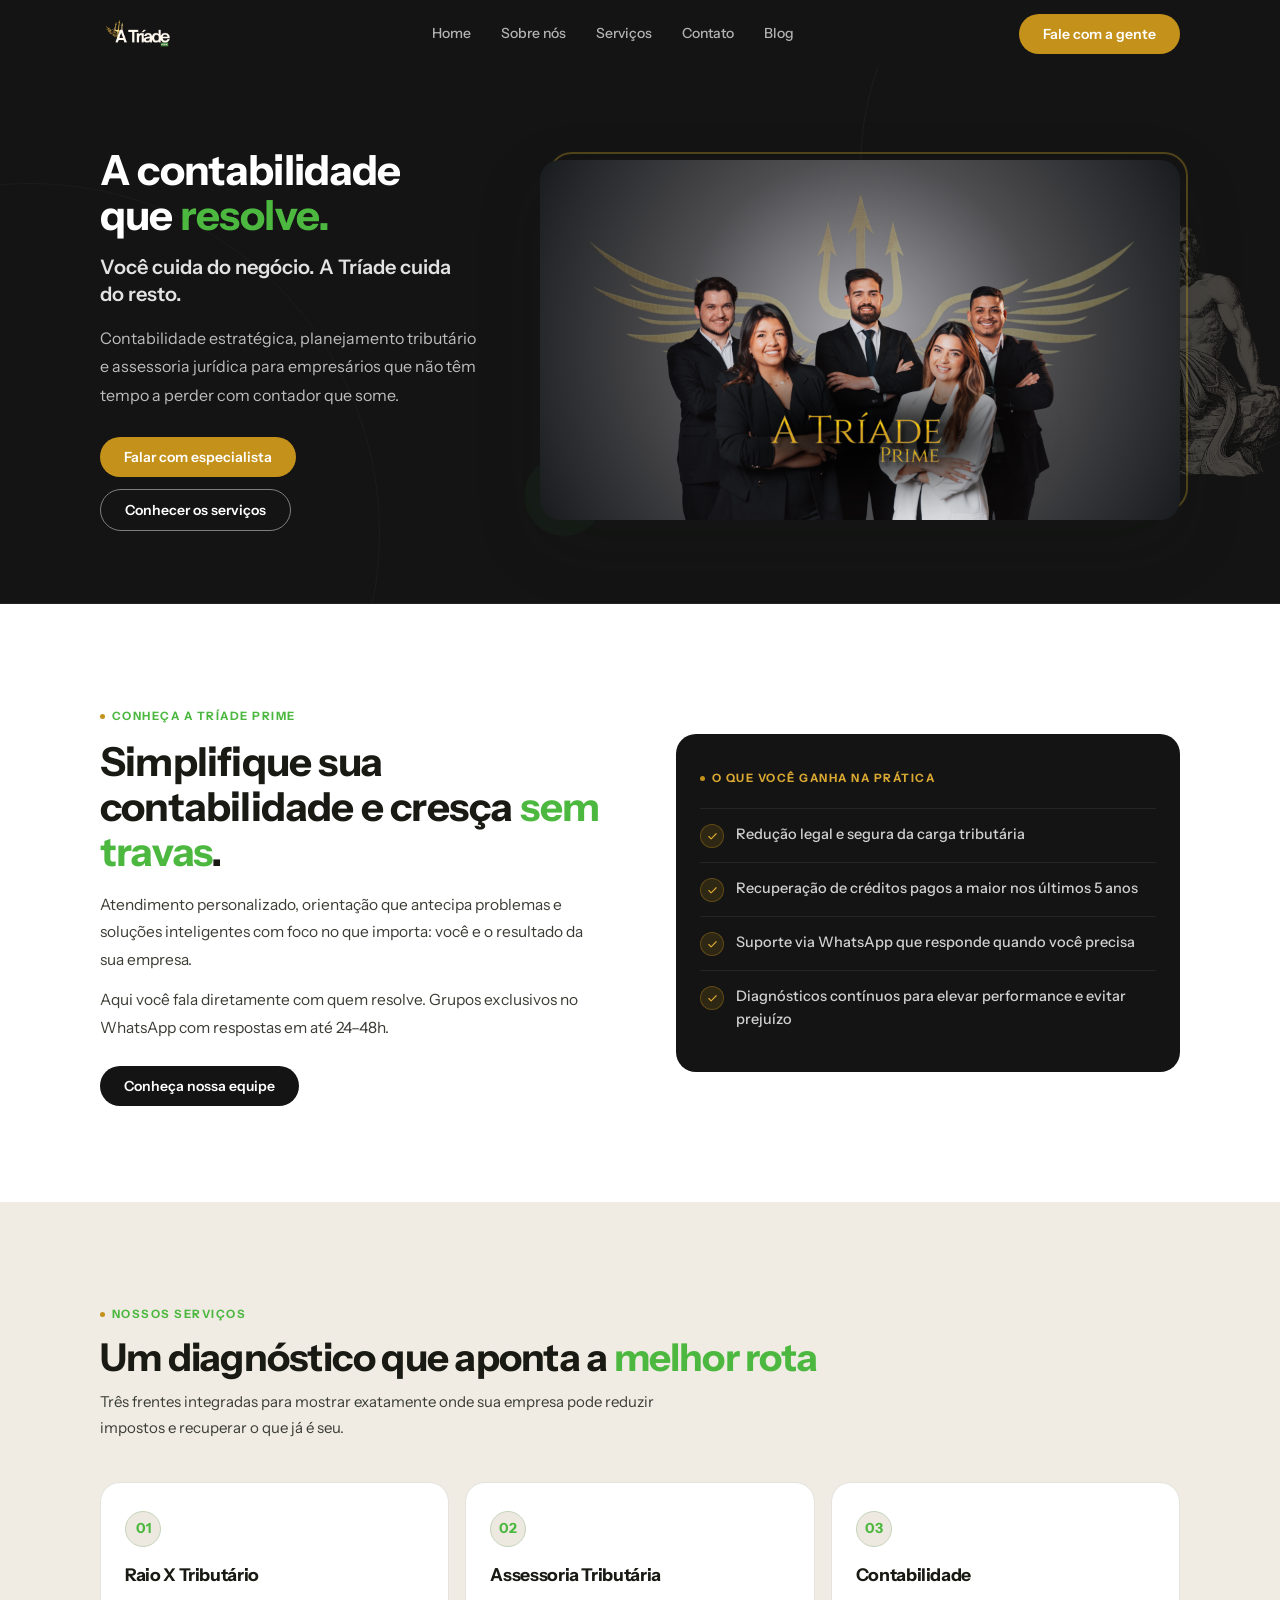
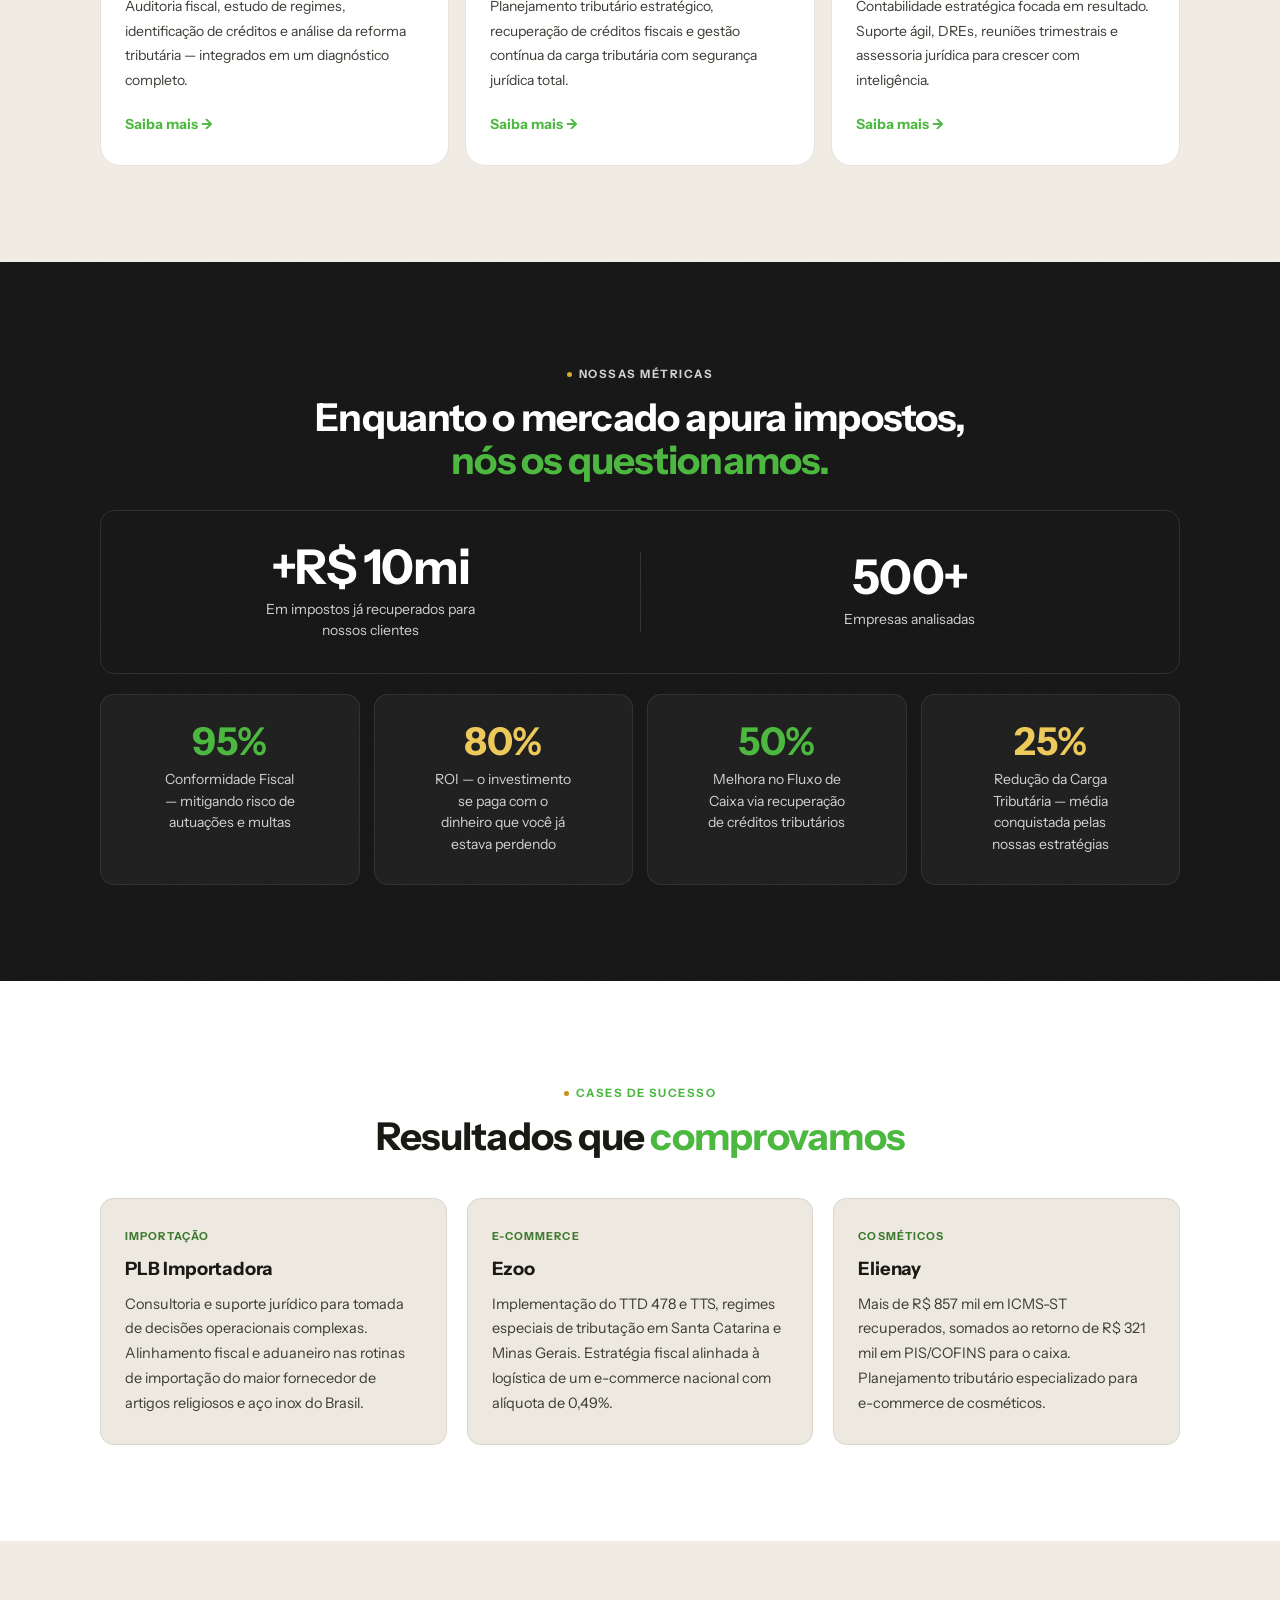
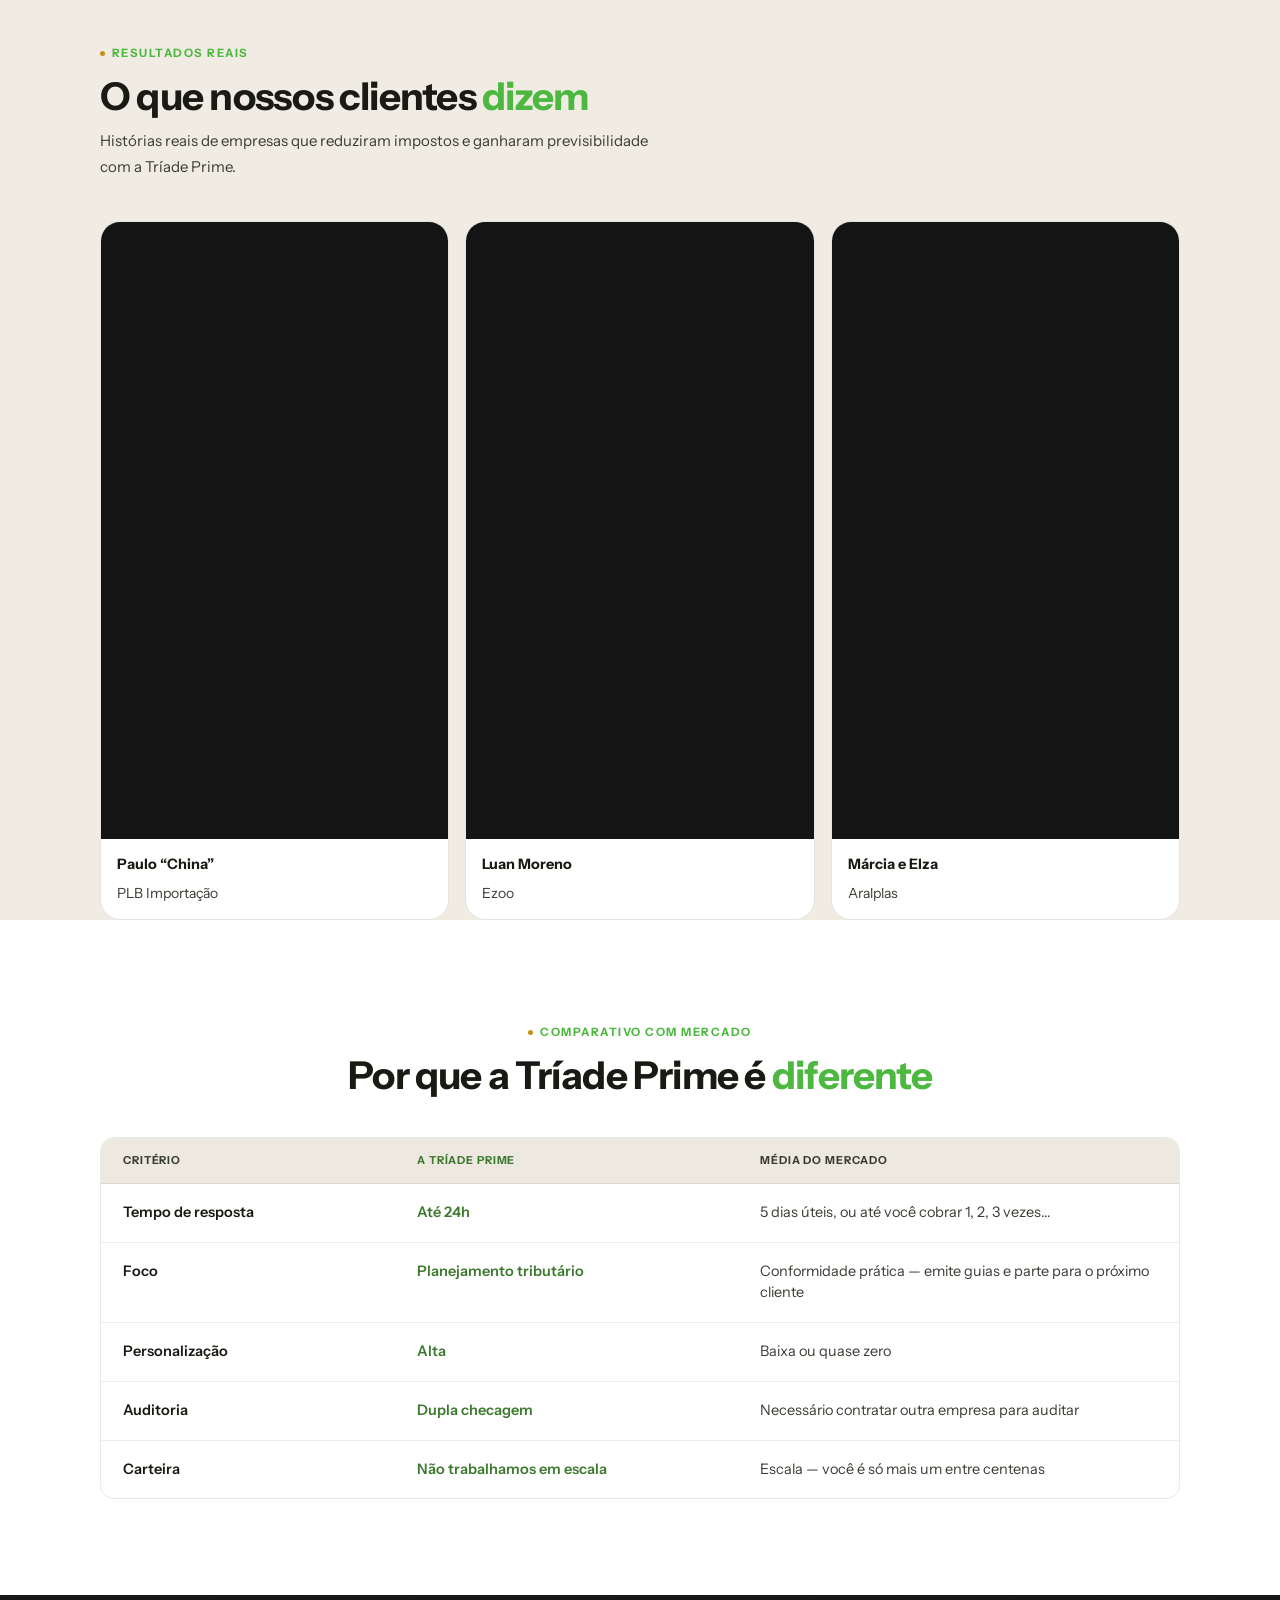
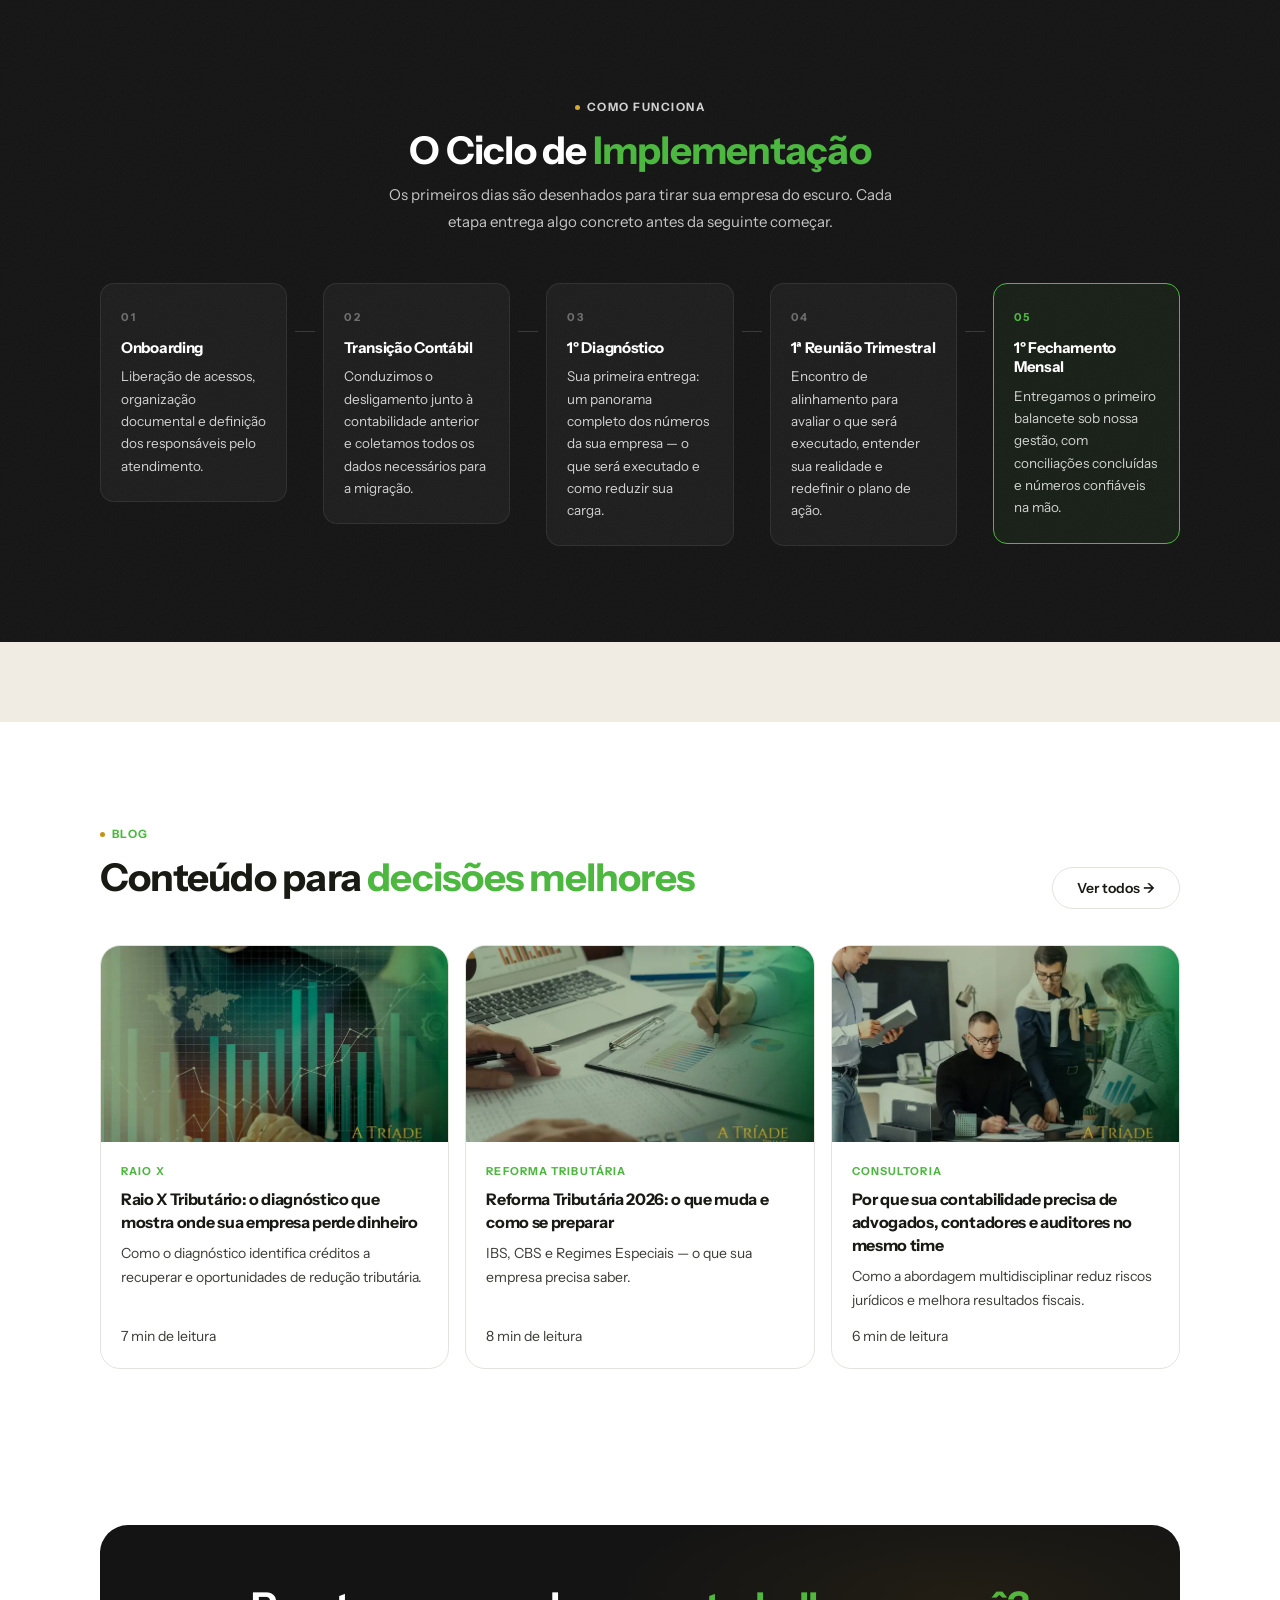
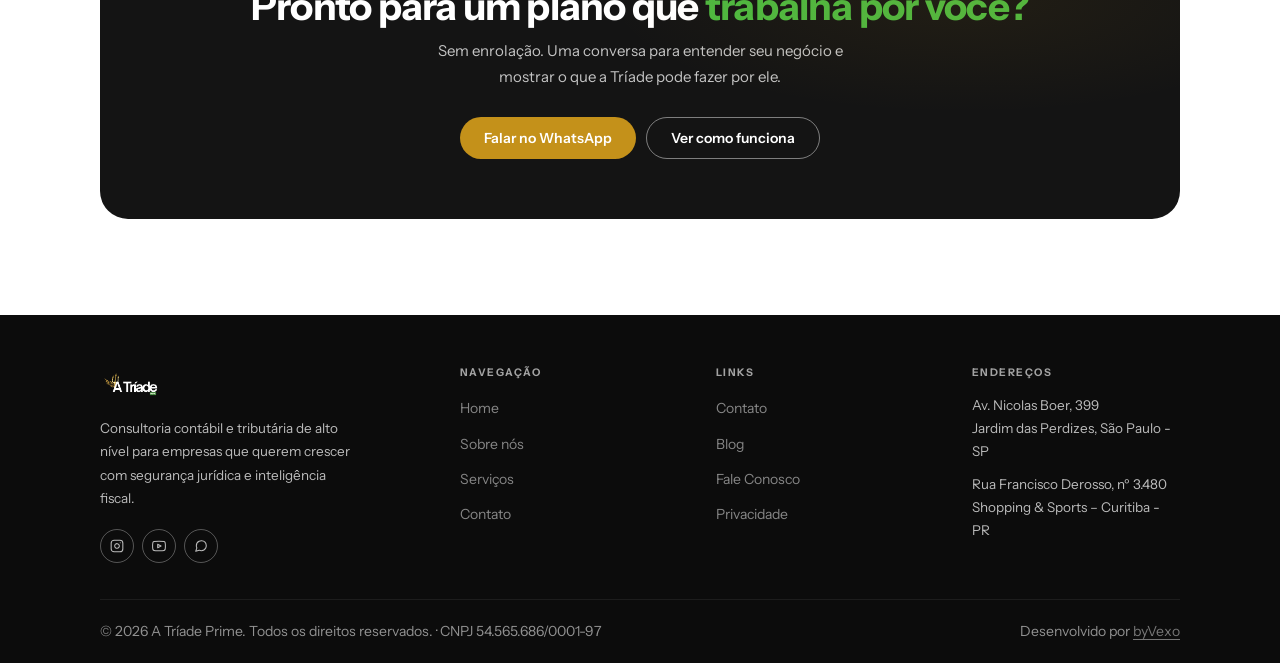
==== commit 1fba430d: "Add files via upload" ====
--- a/index.html
+++ b/index.html
@@ -2,23 +2,23 @@
 <html lang="pt-BR" hreflang="pt-BR">
 <head>
 <meta charset="UTF-8"/>
-<meta name="robots" content="index, follow"/>
+<meta name="robots" content="index, follow"/>
 <meta name="viewport" content="width=device-width,initial-scale=1.0"/>
 <meta name="theme-color" content="#141414"/>
 <title>Tríade Prime | Planejamento Tributário e Contabilidade</title>
-<meta name="description" content="Reduza impostos com segurança jurídica. A Tríade Prime oferece Raio X Tributário, Assessoria e Contabilidade para empresas em São Paulo e Curitiba."/>
+<meta name="description" content="Reduza impostos com segurança jurídica. A Tríade Prime oferece Raio X Tributário, Assessoria e Contabilidade para empresas em São Paulo e Curitiba."/>
 <meta name="keywords" content="planejamento tributário, assessoria tributária, contabilidade empresarial, redução de impostos, raio x tributário, são paulo, curitiba"/>
 <link rel="canonical" href="https://www.triadeprime.com.br/"/>
 <meta property="og:type" content="website"/>
 <meta property="og:locale" content="pt_BR"/>
 <meta property="og:title" content="A Tríade Prime | Planejamento Tributário e Contabilidade Estratégica"/>
-<meta property="og:description" content="Reduza a carga tributária da sua empresa com segurança jurídica. Raio X Tributário, recuperação de créditos e contabilidade que pensa o seu negócio junto com você."/>
-<meta property="og:image" content="https://www.triadeprime.com.br/og-home.jpg"/>
-<meta name="twitter:card" content="summary_large_image"/>
-<meta name="twitter:title" content="Tríade Prime | Planejamento Tributário e Contabilidade"/>
-<meta name="twitter:description" content="Reduza impostos com segurança jurídica. A Tríade Prime oferece Raio X Tributário, Assessoria e Contabilidade para empresas em São Paulo e Curitiba."/>
-<meta name="twitter:image" content="https://www.triadeprime.com.br/og-home.jpg"/>
-<meta property="og:url" content="https://www.triadeprime.com.br/"/>
+<meta property="og:description" content="Reduza a carga tributária da sua empresa com segurança jurídica. Raio X Tributário, recuperação de créditos e contabilidade que pensa o seu negócio junto com você."/>
+<meta property="og:image" content="https://www.triadeprime.com.br/og-home.jpg"/>
+<meta name="twitter:card" content="summary_large_image"/>
+<meta name="twitter:title" content="Tríade Prime | Planejamento Tributário e Contabilidade"/>
+<meta name="twitter:description" content="Reduza impostos com segurança jurídica. A Tríade Prime oferece Raio X Tributário, Assessoria e Contabilidade para empresas em São Paulo e Curitiba."/>
+<meta name="twitter:image" content="https://www.triadeprime.com.br/og-home.jpg"/>
+<meta property="og:url" content="https://www.triadeprime.com.br/"/>
 <meta property="og:type" content="website"/>
 
 <link rel="preconnect" href="https://fonts.googleapis.com"/>
@@ -100,7 +100,7 @@
 .hdr-in{max-width:1160px;margin:0 auto;padding:0 20px;height:68px;display:flex;align-items:center;}
 @media(min-width:600px){.hdr-in{padding:0 32px;}}
 @media(min-width:1000px){.hdr-in{padding:0 40px;}}
-.hdr-logo img{height:28px;width:auto;}
+.hdr-logo img{height:44px;width:auto;}
 .hdr-nav{display:none;gap:2px;}
 .hdr-nav a{font-size:14px;font-weight:500;color:rgba(255,255,255,.68);padding:8px 14px;border-radius:var(--rp);transition:.2s;}
 .hdr-nav a:hover{color:var(--white);background:rgba(255,255,255,.07);}
@@ -241,25 +241,23 @@
 @media(min-width:700px){.ftr-bot{flex-direction:row;justify-content:space-between;text-align:left;}}
 </style>
 <style>
-.hero{background:linear-gradient(160deg,rgba(20,40,26,0.055) 0%,rgba(20,40,26,0.02) 38%,var(--white) 65%),var(--white);position:relative;overflow:hidden;border-bottom:1px solid var(--rule);}
+.hero{background:var(--g8);position:relative;overflow:hidden;border-bottom:1px solid rgba(255,255,255,.06);}
 .hero-bg{position:absolute;inset:0;pointer-events:none;}
 
 /* Trident — prominent, right side */
 /* Deco circles injected */
 .hero-deco{position:absolute;inset:0;pointer-events:none;overflow:hidden;}
-.hero-deco-c1,.hero-deco-c2,.hero-deco-c3,.hero-deco-l1,.hero-deco-l2,.hero-deco-l3{position:absolute;border-radius:50%;border:1px solid rgba(39,80,47,.1);}
+.hero-deco-c1,.hero-deco-c2,.hero-deco-c3,.hero-deco-l1,.hero-deco-l2,.hero-deco-l3{position:absolute;border-radius:50%;border:1px solid rgba(255,255,255,.04);}
 .hero-deco-c1{width:600px;height:600px;right:-180px;top:-200px;}
-.hero-deco-c2{width:420px;height:420px;right:-60px;top:-80px;border-color:rgba(201,162,39,.12);}
-.hero-deco-c3{width:260px;height:260px;right:60px;top:20px;border-color:rgba(39,80,47,.08);}
-.hero-deco-l1{width:700px;height:700px;left:-320px;bottom:-280px;border-color:rgba(39,80,47,.13);background:radial-gradient(ellipse at 30% 70%,rgba(20,40,26,0.06) 0%,transparent 70%);}
-.hero-deco-l2{width:440px;height:440px;left:-160px;bottom:-120px;border-color:rgba(39,80,47,.09);background:radial-gradient(ellipse at 20% 80%,rgba(39,80,47,0.05) 0%,transparent 65%);}
-.hero-deco-l3{width:220px;height:220px;left:20px;bottom:10px;border-color:rgba(201,162,39,.14);}
-.hero-deco-dot{position:absolute;border-radius:50%;background:rgba(39,80,47,0.12);}
-.hero-deco-dot1{width:8px;height:8px;left:140px;bottom:60px;}
-.hero-deco-dot2{width:5px;height:5px;left:280px;bottom:100px;background:rgba(201,162,39,0.25);}
-.hero-deco-dot3{width:6px;height:6px;left:80px;top:60px;background:rgba(201,162,39,0.2);}
-.hero-deco-line{position:absolute;left:0;bottom:0;width:min(380px,40vw);height:3px;background:linear-gradient(90deg,rgba(39,80,47,0.18) 0%,transparent 100%);}
-@media(max-width:860px){.hero-deco-c1{width:380px;height:380px;right:-120px;top:-120px;}.hero-deco-c2{width:260px;height:260px;right:-40px;top:-40px;}.hero-deco-c3{display:none;}.hero-deco-l1{width:420px;height:420px;left:-180px;}.hero-deco-l2,.hero-deco-l3{display:none;}}
+.hero-deco-c2{display:none;}
+.hero-deco-c3{display:none;}
+.hero-deco-l1{width:700px;height:700px;left:-320px;bottom:-280px;border-color:rgba(255,255,255,.03);}
+.hero-deco-l2{display:none;}
+.hero-deco-l3{display:none;}
+.hero-deco-dot{display:none;}
+.hero-deco-dot1,.hero-deco-dot2,.hero-deco-dot3{display:none;}
+.hero-deco-line{display:none;}
+@media(max-width:860px){.hero-deco-c1{width:380px;height:380px;right:-120px;top:-120px;}}
 .hero-bg-trident{
   position:absolute;
   right:-20px;top:50%;transform:translateY(-50%);
@@ -282,9 +280,9 @@
 .hero-img-col::before{content:"";position:absolute;inset:-8px -8px 8px 8px;border:2px solid rgba(201,162,39,.35);border-radius:24px;z-index:-1;}
 .hero-img-col::after{content:"";position:absolute;bottom:-16px;left:-16px;width:80px;height:80px;border-radius:50%;background:rgba(39,80,47,.12);z-index:-1;}
 @media(max-width:860px){.hero-inner{flex-direction:column;gap:32px;} .hero-img-col{width:min(360px,90vw);order:-1;}}
-.hero h1{font-size:clamp(1.8rem,4vw,2.6rem);color:var(--ink);margin-bottom:16px;line-height:1.08;}
+.hero h1{font-size:clamp(1.8rem,4vw,2.6rem);color:var(--white);margin-bottom:16px;line-height:1.08;}
 .hero h1 em{color:var(--g6) !important;font-style:normal;}
-.hero-lead{font-size:16px;color:var(--mid);max-width:500px;line-height:1.78;margin-bottom:28px;}
+.hero-lead{font-size:16px;color:rgba(255,255,255,.72);max-width:500px;line-height:1.78;margin-bottom:28px;}
 .hero-btns{display:flex!important;flex-direction:row!important;flex-wrap:wrap;gap:12px;align-items:center;}
 
 .hero .eyebrow{color:var(--g6);margin-bottom:16px;}
@@ -344,152 +342,206 @@
 .bc-card{border:1px solid var(--rule);border-radius:var(--r20);overflow:hidden;background:var(--white);display:flex;flex-direction:column;transition:.28s var(--ease);text-decoration:none;color:inherit;}
 .bc-card:hover{transform:translateY(-4px);box-shadow:0 14px 40px rgba(14,24,18,.1);border-color:var(--g2);}
 .bc-card:hover img{transform:scale(1.05);}
+
+/* === NEW ELEMENTS CSS === */
+
+/* Cases de Sucesso */
+.cases-grid{display:grid;grid-template-columns:repeat(3,1fr);gap:20px;}
+@media(max-width:720px){.cases-grid{grid-template-columns:1fr;gap:14px;}}
+.case-card{background:var(--g0);border:1px solid rgba(0,0,0,.08);border-radius:var(--r14);padding:28px 24px;display:flex;flex-direction:column;}
+.case-tag{font-size:11px;font-weight:700;text-transform:uppercase;letter-spacing:.1em;color:var(--g5);margin-bottom:14px;display:inline-block;}
+.case-name{font-size:1.15rem;font-weight:700;margin-bottom:12px;color:var(--ink);letter-spacing:-.01em;}
+.case-desc{font-size:14.5px;color:var(--mid);line-height:1.72;flex:1;}
+
+/* Comparativo */
+.comp-table{border-radius:var(--r14);overflow:hidden;border:1px solid rgba(0,0,0,.09);}
+.comp-row{display:grid;grid-template-columns:1.2fr 1.4fr 1.8fr;gap:0;}
+.comp-row:not(:last-child){border-bottom:1px solid rgba(0,0,0,.07);}
+.comp-head{background:var(--g0);}
+.comp-cell{padding:18px 22px;font-size:14.5px;line-height:1.5;color:var(--mid);}
+.comp-crit{font-weight:600;color:var(--ink);}
+.comp-tp{color:var(--g5);font-weight:600;}
+.comp-head .comp-cell{font-size:11px;font-weight:700;text-transform:uppercase;letter-spacing:.08em;color:var(--mid);padding:14px 22px;}
+.comp-head .comp-tp{color:var(--g5);}
+.comp-head .comp-crit{color:var(--mid);}
+@media(max-width:640px){.comp-row{grid-template-columns:1fr 1fr;}.comp-crit{grid-column:1/-1;background:var(--g0);padding:10px 16px;font-size:13px;border-bottom:1px solid rgba(0,0,0,.07);}.comp-cell{padding:14px 16px;font-size:13.5px;}}
+
+/* Poseidon watermark */
+.hero-poseidon{position:absolute;right:-20px;bottom:0;height:95%;width:auto;opacity:.22;pointer-events:none;z-index:0;}
+@media(max-width:860px){.hero-poseidon{height:65%;opacity:.18;right:-10px;}}
+@media(max-width:480px){.hero-poseidon{height:50%;opacity:.14;}}
+
+/* Hero tagline */
+.hero-tagline{font-size:clamp(1.05rem,2.2vw,1.25rem);font-weight:600;color:rgba(255,255,255,.88);margin-top:2px;margin-bottom:16px;line-height:1.35;}
+
+/* Metric val green */
+.metric-val.green{color:var(--g6);}
+
+/* Hero stats bar (big numbers in metrics section) */
+.hero-stats{display:flex;align-items:center;justify-content:center;gap:0;border:1px solid rgba(255,255,255,.1);border-radius:var(--r14);padding:32px 24px;margin-bottom:0;}
+@media(max-width:600px){.hero-stats{flex-direction:column;gap:24px;padding:24px 16px;}}
+.hero-stat-item{flex:1;text-align:center;}
+.hero-stat-val{font-size:clamp(2rem,5vw,3rem);font-weight:700;color:var(--white);line-height:1;margin-bottom:8px;letter-spacing:-.02em;}
+.hero-stat-lbl{font-size:14px;color:rgba(255,255,255,.7);line-height:1.5;max-width:220px;margin:0 auto;}
+.hero-stat-div{width:1px;height:80px;background:rgba(255,255,255,.12);flex-shrink:0;margin:0 24px;}
+@media(max-width:600px){.hero-stat-div{width:80px;height:1px;margin:0;}}
+
+/* Implementation cycle */
+.impl-sec .sh p{max-width:520px;margin:0 auto;}
+.impl-steps{display:grid;grid-template-columns:1fr auto 1fr auto 1fr auto 1fr auto 1fr;align-items:start;gap:0;margin-top:48px;}
+@media(max-width:860px){.impl-steps{grid-template-columns:1fr;}}
+.impl-step{background:rgba(255,255,255,.04);border:1px solid rgba(255,255,255,.08);border-radius:var(--r14);padding:24px 20px;position:relative;}
+.impl-step-hl{border-color:var(--g6);background:rgba(77,184,64,.07);}
+.impl-step-hl .impl-num{color:var(--g6);}
+.impl-num{font-size:11px;font-weight:700;letter-spacing:.15em;text-transform:uppercase;color:rgba(255,255,255,.35);margin-bottom:12px;}
+.impl-step h4{color:var(--white);font-size:15px;font-weight:700;margin-bottom:8px;line-height:1.3;}
+.impl-step p{font-size:13.5px;color:rgba(255,255,255,.65);line-height:1.65;}
+.impl-connector{display:flex;align-items:center;justify-content:center;padding:0 8px;padding-top:48px;}
+.impl-connector::after{content:'';display:block;width:20px;height:1px;background:rgba(255,255,255,.15);}
+@media(max-width:860px){.impl-connector{display:none;}}
 </style>
 <link rel="stylesheet" href="style.css">
 <link rel="manifest" href="manifest.json">
-<link rel="shortcut icon" href="/favicon-32x32.png">
-<link rel="icon" type="image/png" sizes="16x16" href="/favicon-16x16.png">
-<link rel="icon" type="image/png" sizes="32x32" href="/favicon-32x32.png">
-<link rel="icon" type="image/png" sizes="48x48" href="/favicon-48x48.png">
-<link rel="apple-touch-icon" sizes="180x180" href="/apple-touch-icon.png">
-<link rel="icon" type="image/svg+xml" href="/favicon.svg"><script type="application/ld+json">
-{
-  "@context": "https://schema.org",
-  "@graph": [
-    {
-      "@type": "Organization",
-      "@id": "https://www.triadeprime.com.br/#organization",
-      "name": "A Tríade Prime",
-      "legalName": "Tríade Prime Assessoria Tributária Ltda.",
-      "url": "https://www.triadeprime.com.br/",
-      "logo": {
-        "@type": "ImageObject",
-        "url": "https://www.triadeprime.com.br/favicon-512x512.png",
-        "width": 512,
-        "height": 512
-      },
-      "foundingDate": "2022",
-      "taxID": "54.565.686/0001-97",
-      "email": "contato@triadeprime.com.br",
-      "telephone": "+55-11-97443-2211",
-      "description": "Assessoria tributária e contabilidade estratégica para empresas que querem reduzir impostos com segurança jurídica.",
-      "address": [
-        {
-          "@type": "PostalAddress",
-          "streetAddress": "Av. Nicolas Boer, 399",
-          "addressLocality": "São Paulo",
-          "addressRegion": "SP",
-          "postalCode": "01140-060",
-          "addressCountry": "BR"
-        },
-        {
-          "@type": "PostalAddress",
-          "streetAddress": "Rua Francisco Derosso, 3480",
-          "addressLocality": "Curitiba",
-          "addressRegion": "PR",
-          "postalCode": "81830-285",
-          "addressCountry": "BR"
-        }
-      ],
-      "sameAs": [
-        "https://www.instagram.com/atriadeprime/",
-        "https://www.youtube.com/@drMurylo"
-      ],
-      "knowsAbout": [
-        "Planejamento Tributário",
-        "Recuperação de Créditos Fiscais",
-        "Assessoria Tributária",
-        "Contabilidade Empresarial",
-        "Reforma Tributária",
-        "Lucro Real",
-        "Lucro Presumido",
-        "Simples Nacional"
-      ]
-    },
-    {
-      "@type": "WebSite",
-      "@id": "https://www.triadeprime.com.br/#website",
-      "url": "https://www.triadeprime.com.br/",
-      "name": "Tríade Prime",
-      "description": "Assessoria tributária e contabilidade estratégica",
-      "publisher": { "@id": "https://www.triadeprime.com.br/#organization" },
-      "potentialAction": {
-        "@type": "SearchAction",
-        "target": "https://www.triadeprime.com.br/blog?q={search_term_string}",
-        "query-input": "required name=search_term_string"
-      }
-    },
-    {
-      "@type": "LocalBusiness",
-      "@id": "https://www.triadeprime.com.br/#localbusiness-sp",
-      "name": "Tríade Prime — São Paulo",
-      "parentOrganization": { "@id": "https://www.triadeprime.com.br/#organization" },
-      "url": "https://www.triadeprime.com.br/contato",
-      "telephone": "+55-11-97443-2211",
-      "email": "contato@triadeprime.com.br",
-      "image": "https://www.triadeprime.com.br/favicon-512x512.png",
-      "address": {
-        "@type": "PostalAddress",
-        "streetAddress": "Av. Nicolas Boer, 399",
-        "addressLocality": "São Paulo",
-        "addressRegion": "SP",
-        "postalCode": "01140-060",
-        "addressCountry": "BR"
-      },
-      "geo": {
-        "@type": "GeoCoordinates",
-        "latitude": -23.5258,
-        "longitude": -46.6678
-      },
-      "openingHoursSpecification": [
-        {
-          "@type": "OpeningHoursSpecification",
-          "dayOfWeek": ["Monday","Tuesday","Wednesday","Thursday","Friday"],
-          "opens": "10:00",
-          "closes": "19:00"
-        }
-      ],
-      "servedCuisine": null,
-      "priceRange": null
-    },
-    {
-      "@type": "LocalBusiness",
-      "@id": "https://www.triadeprime.com.br/#localbusiness-cwb",
-      "name": "Tríade Prime — Curitiba",
-      "parentOrganization": { "@id": "https://www.triadeprime.com.br/#organization" },
-      "url": "https://www.triadeprime.com.br/contato",
-      "telephone": "+55-11-97443-2211",
-      "email": "contato@triadeprime.com.br",
-      "image": "https://www.triadeprime.com.br/favicon-512x512.png",
-      "address": {
-        "@type": "PostalAddress",
-        "streetAddress": "Rua Francisco Derosso, 3480",
-        "addressLocality": "Curitiba",
-        "addressRegion": "PR",
-        "postalCode": "81830-285",
-        "addressCountry": "BR"
-      },
-      "geo": {
-        "@type": "GeoCoordinates",
-        "latitude": -25.5134,
-        "longitude": -49.2327
-      },
-      "openingHoursSpecification": [
-        {
-          "@type": "OpeningHoursSpecification",
-          "dayOfWeek": ["Monday","Tuesday","Wednesday","Thursday","Friday"],
-          "opens": "10:00",
-          "closes": "19:00"
-        }
-      ]
-    }
-  ]
-}
+<link rel="shortcut icon" href="img/Favicon.png">
+<link rel="icon" type="image/png" href="img/Favicon.png">
+<link rel="apple-touch-icon" href="img/Favicon.png"><script type="application/ld+json">
+{
+  "@context": "https://schema.org",
+  "@graph": [
+    {
+      "@type": "Organization",
+      "@id": "https://www.triadeprime.com.br/#organization",
+      "name": "A Tríade Prime",
+      "legalName": "Tríade Prime Assessoria Tributária Ltda.",
+      "url": "https://www.triadeprime.com.br/",
+      "logo": {
+        "@type": "ImageObject",
+        "url": "https://www.triadeprime.com.br/favicon-512x512.png",
+        "width": 512,
+        "height": 512
+      },
+      "foundingDate": "2022",
+      "taxID": "54.565.686/0001-97",
+      "email": "contato@triadeprime.com.br",
+      "telephone": "+55-11-97443-2211",
+      "description": "Assessoria tributária e contabilidade estratégica para empresas que querem reduzir impostos com segurança jurídica.",
+      "address": [
+        {
+          "@type": "PostalAddress",
+          "streetAddress": "Av. Nicolas Boer, 399",
+          "addressLocality": "São Paulo",
+          "addressRegion": "SP",
+          "postalCode": "01140-060",
+          "addressCountry": "BR"
+        },
+        {
+          "@type": "PostalAddress",
+          "streetAddress": "Rua Francisco Derosso, 3480",
+          "addressLocality": "Curitiba",
+          "addressRegion": "PR",
+          "postalCode": "81830-285",
+          "addressCountry": "BR"
+        }
+      ],
+      "sameAs": [
+        "https://www.instagram.com/atriadeprime/",
+        "https://www.youtube.com/@drMurylo"
+      ],
+      "knowsAbout": [
+        "Planejamento Tributário",
+        "Recuperação de Créditos Fiscais",
+        "Assessoria Tributária",
+        "Contabilidade Empresarial",
+        "Reforma Tributária",
+        "Lucro Real",
+        "Lucro Presumido",
+        "Simples Nacional"
+      ]
+    },
+    {
+      "@type": "WebSite",
+      "@id": "https://www.triadeprime.com.br/#website",
+      "url": "https://www.triadeprime.com.br/",
+      "name": "Tríade Prime",
+      "description": "Assessoria tributária e contabilidade estratégica",
+      "publisher": { "@id": "https://www.triadeprime.com.br/#organization" },
+      "potentialAction": {
+        "@type": "SearchAction",
+        "target": "https://www.triadeprime.com.br/blog?q={search_term_string}",
+        "query-input": "required name=search_term_string"
+      }
+    },
+    {
+      "@type": "LocalBusiness",
+      "@id": "https://www.triadeprime.com.br/#localbusiness-sp",
+      "name": "Tríade Prime — São Paulo",
+      "parentOrganization": { "@id": "https://www.triadeprime.com.br/#organization" },
+      "url": "https://www.triadeprime.com.br/contato",
+      "telephone": "+55-11-97443-2211",
+      "email": "contato@triadeprime.com.br",
+      "image": "https://www.triadeprime.com.br/favicon-512x512.png",
+      "address": {
+        "@type": "PostalAddress",
+        "streetAddress": "Av. Nicolas Boer, 399",
+        "addressLocality": "São Paulo",
+        "addressRegion": "SP",
+        "postalCode": "01140-060",
+        "addressCountry": "BR"
+      },
+      "geo": {
+        "@type": "GeoCoordinates",
+        "latitude": -23.5258,
+        "longitude": -46.6678
+      },
+      "openingHoursSpecification": [
+        {
+          "@type": "OpeningHoursSpecification",
+          "dayOfWeek": ["Monday","Tuesday","Wednesday","Thursday","Friday"],
+          "opens": "10:00",
+          "closes": "19:00"
+        }
+      ],
+      "servedCuisine": null,
+      "priceRange": null
+    },
+    {
+      "@type": "LocalBusiness",
+      "@id": "https://www.triadeprime.com.br/#localbusiness-cwb",
+      "name": "Tríade Prime — Curitiba",
+      "parentOrganization": { "@id": "https://www.triadeprime.com.br/#organization" },
+      "url": "https://www.triadeprime.com.br/contato",
+      "telephone": "+55-11-97443-2211",
+      "email": "contato@triadeprime.com.br",
+      "image": "https://www.triadeprime.com.br/favicon-512x512.png",
+      "address": {
+        "@type": "PostalAddress",
+        "streetAddress": "Rua Francisco Derosso, 3480",
+        "addressLocality": "Curitiba",
+        "addressRegion": "PR",
+        "postalCode": "81830-285",
+        "addressCountry": "BR"
+      },
+      "geo": {
+        "@type": "GeoCoordinates",
+        "latitude": -25.5134,
+        "longitude": -49.2327
+      },
+      "openingHoursSpecification": [
+        {
+          "@type": "OpeningHoursSpecification",
+          "dayOfWeek": ["Monday","Tuesday","Wednesday","Thursday","Friday"],
+          "opens": "10:00",
+          "closes": "19:00"
+        }
+      ]
+    }
+  ]
+}
 </script></head>
 <body>
 <header class="hdr">
   <div class="hdr-in">
-    <a href="/" aria-label="A Tríade Prime"><img class="hdr-logo" src="[data-uri]" alt="A Tríade Prime" width="140" height="56" style="height:28px;width:auto;"/></a>
+    <a href="/" aria-label="A Tríade Prime"><img class="hdr-logo" src="img/Logo principal.png" alt="Tríade Prime" style="height:44px;width:auto;"></a>
     <nav class="hdr-nav" aria-label="Principal">
       <a href="/">Home</a><a href="/sobre-nos">Sobre nós</a><a href="/servicos">Serviços</a>
       <a href="/contato">Contato</a><a href="/blog">Blog</a>
@@ -508,16 +560,16 @@
 <main>
 
 <section class="hero">
-  <div class="hero-bg"><div class="hero-deco"><div class="hero-deco-c1"></div><div class="hero-deco-c2"></div><div class="hero-deco-c3"></div><div class="hero-deco-l1"></div><div class="hero-deco-l2"></div><div class="hero-deco-l3"></div><div class="hero-deco-dot hero-deco-dot1"></div><div class="hero-deco-dot hero-deco-dot2"></div><div class="hero-deco-dot hero-deco-dot3"></div><div class="hero-deco-line"></div></div>
+  <div class="hero-bg"><img class="hero-poseidon" src="img/Poseidon.png" alt="" aria-hidden="true"><div class="hero-deco"><div class="hero-deco-c1"></div><div class="hero-deco-c2"></div><div class="hero-deco-c3"></div><div class="hero-deco-l1"></div><div class="hero-deco-l2"></div><div class="hero-deco-l3"></div><div class="hero-deco-dot hero-deco-dot1"></div><div class="hero-deco-dot hero-deco-dot2"></div><div class="hero-deco-dot hero-deco-dot3"></div><div class="hero-deco-line"></div></div>
   <img class="hero-bg-trident" style="display:none;" src="[data-uri]" alt="" aria-hidden="true"/></div>
   <div class="hero-inner">
     <div class="hero-text">
-      <div class="eyebrow" style="margin-bottom:16px;display:inline-flex;">Assessoria tributária e contabilidade</div>
-      <h1>Pague menos impostos com <em style="color:var(--g6) !important;font-style:normal;">planejamento tributário</em>.</h1>
-      <p class="hero-lead">Identificamos onde sua empresa paga imposto a mais, recuperamos o que é seu e criamos um plano para reduzir sua carga tributária com total segurança jurídica.</p>
+      <h1>A contabilidade que <em style="color:var(--g6) !important;font-style:normal;">resolve.</em></h1>
+      <p class="hero-tagline">Você cuida do negócio. A Tríade cuida do resto.</p>
+      <p class="hero-lead">Contabilidade estratégica, planejamento tributário e assessoria jurídica para empresários que não têm tempo a perder com contador que some.</p>
       <div class="hero-btns">
         <a href="https://wa.me/5511974432211?text=Ol%C3%A1!%20Vim%20pela%20home%20do%20site%20da%20Tr%C3%ADade%20Prime%20e%20gostaria%20de%20saber%20mais%20sobre%20os%20servi%C3%A7os." target="_blank" rel="noopener" class="btn btn-au">Falar com especialista</a>
-        <a href="/servicos" class="btn btn-ln">Conhecer os serviços</a>
+        <a href="/servicos" class="btn btn-ln-w">Conhecer os serviços</a>
       </div>
     </div>
     <div class="hero-img-col">
@@ -526,18 +578,7 @@
   </div>
 </section>
 
-<section class="sec sec-dk">
-  <div class="w">
-    <div class="sh center rv">
-      <div class="eyebrow">Conheça a Tríade</div>
-      <h2>Quem está por trás do <em>seu resultado</em></h2>
-      <p>Veja como a Tríade Prime transforma a contabilidade da sua empresa em uma alavanca real de crescimento.</p>
-    </div>
-    <div class="yt-wrap rv d1">
-      <iframe src="https://www.youtube.com/embed/yzlXgh5W3-M?rel=0&modestbranding=1" title="Conheça a Tríade Prime" allow="accelerometer; autoplay; clipboard-write; encrypted-media; gyroscope; picture-in-picture" allowfullscreen loading="lazy"></iframe>
-    </div>
-  </div>
-</section>
+
 
 <section class="sec sec-lt">
   <div class="w simplify-g">
@@ -577,20 +618,55 @@
   <div class="w">
     <div class="sh center rv">
       <div class="eyebrow">Nossas Métricas</div>
+      <h2>Enquanto o mercado apura impostos,<br><em>nós os questionamos.</em></h2>
+    </div>
+    <div class="hero-stats rv">
+      <div class="hero-stat-item">
+        <div class="hero-stat-val">+R$&#160;10mi</div>
+        <p class="hero-stat-lbl">Em impostos já recuperados para nossos clientes</p>
+      </div>
+      <div class="hero-stat-div"></div>
+      <div class="hero-stat-item">
+        <div class="hero-stat-val">500+</div>
+        <p class="hero-stat-lbl">Empresas analisadas</p>
+      </div>
+    </div>
+    <div class="metrics-grid rv d1" style="margin-top:20px;">
+      <div class="metric-card"><div class="metric-val green">95%</div><p class="metric-lbl">Conformidade Fiscal — mitigando risco de autuações e multas</p></div>
+      <div class="metric-card"><div class="metric-val gold">80%</div><p class="metric-lbl">ROI — o investimento se paga com o dinheiro que você já estava perdendo</p></div>
+      <div class="metric-card"><div class="metric-val green">50%</div><p class="metric-lbl">Melhora no Fluxo de Caixa via recuperação de créditos tributários</p></div>
+      <div class="metric-card"><div class="metric-val gold">25%</div><p class="metric-lbl">Redução da Carga Tributária — média conquistada pelas nossas estratégias</p></div>
+    </div>
+  </div>
+</section>
+
+<section class="sec sec-lt cases-sec">
+  <div class="w">
+    <div class="sh center rv">
+      <div class="eyebrow">Cases de Sucesso</div>
       <h2>Resultados que <em>comprovamos</em></h2>
     </div>
-    <div class="metrics-grid rv d1">
-      <div class="metric-card"><div class="metric-val gold">95%</div><p class="metric-lbl">De aumento da conformidade fiscal, minimizando autuações e multas</p></div>
-      <div class="metric-card"><div class="metric-val">80%</div><p class="metric-lbl">Das empresas que investem no Raio X têm retorno sobre o investimento</p></div>
-      <div class="metric-card"><div class="metric-val gold">50%</div><p class="metric-lbl">De melhora no fluxo de caixa através da recuperação de créditos tributários</p></div>
-      <div class="metric-card"><div class="metric-val">25%</div><p class="metric-lbl">De redução de impostos pagos, gerando maior capital para crescimento</p></div>
+    <div class="cases-grid rv d1">
+      <div class="case-card">
+        <div class="case-tag">Importação</div>
+        <h3 class="case-name">PLB Importadora</h3>
+        <p class="case-desc">Consultoria e suporte jurídico para tomada de decisões operacionais complexas. Alinhamento fiscal e aduaneiro nas rotinas de importação do maior fornecedor de artigos religiosos e aço inox do Brasil.</p>
+      </div>
+      <div class="case-card">
+        <div class="case-tag">E-commerce</div>
+        <h3 class="case-name">Ezoo</h3>
+        <p class="case-desc">Implementação do TTD 478 e TTS, regimes especiais de tributação em Santa Catarina e Minas Gerais. Estratégia fiscal alinhada à logística de um e-commerce nacional com alíquota de 0,49%.</p>
+      </div>
+      <div class="case-card">
+        <div class="case-tag">Cosméticos</div>
+        <h3 class="case-name">Elienay</h3>
+        <p class="case-desc">Mais de R$&#160;857 mil em ICMS-ST recuperados, somados ao retorno de R$&#160;321 mil em PIS/COFINS para o caixa. Planejamento tributário especializado para e-commerce de cosméticos.</p>
+      </div>
     </div>
   </div>
 </section>
 
-
-
-<section class="sec sec-pa">
+<section class="sec sec-pa" style="padding-bottom:80px;">
   <div class="w">
     <div class="sh rv">
       <div class="eyebrow">Resultados reais</div>
@@ -598,12 +674,93 @@
       <p>Histórias reais de empresas que reduziram impostos e ganharam previsibilidade com a Tríade Prime.</p>
     </div>
     <div class="testi-grid">
-      <article class="tc rv"><div class="tc-vid"><iframe src="https://www.youtube.com/embed/uE0ULgBlzu8?rel=0&modestbranding=1" title="Depoimento" allow="accelerometer; autoplay; clipboard-write; encrypted-media; gyroscope; picture-in-picture" allowfullscreen loading="lazy"></iframe></div><div class="tc-info"><b>Paulo &#8220;China&#8221;</b><span>PLB Importação</span></div></article>
-      <article class="tc rv d1"><div class="tc-vid"><iframe src="https://www.youtube.com/embed/Gebl146vsPM?rel=0&modestbranding=1" title="Depoimento" allow="accelerometer; autoplay; clipboard-write; encrypted-media; gyroscope; picture-in-picture" allowfullscreen loading="lazy"></iframe></div><div class="tc-info"><b>Luan Moreno</b><span>Ezoo</span></div></article>
-      <article class="tc rv d2"><div class="tc-vid"><iframe src="https://www.youtube.com/embed/KIPO2S1gJn0?rel=0&modestbranding=1" title="Depoimento" allow="accelerometer; autoplay; clipboard-write; encrypted-media; gyroscope; picture-in-picture" allowfullscreen loading="lazy"></iframe></div><div class="tc-info"><b>Márcia e Elza</b><span>Aralplas</span></div></article>
+      <article class="tc rv"><div class="tc-vid"><iframe src="https://www.youtube-nocookie.com/embed/CCN5-ToOuMw?rel=0&modestbranding=1" title="Depoimento" allow="accelerometer; autoplay; clipboard-write; encrypted-media; gyroscope; picture-in-picture" allowfullscreen loading="lazy"></iframe></div><div class="tc-info"><b>Paulo &#8220;China&#8221;</b><span>PLB Importação</span></div></article>
+      <article class="tc rv d1"><div class="tc-vid"><iframe src="https://www.youtube-nocookie.com/embed/Gebl146vsPM?rel=0&modestbranding=1" title="Depoimento" allow="accelerometer; autoplay; clipboard-write; encrypted-media; gyroscope; picture-in-picture" allowfullscreen loading="lazy"></iframe></div><div class="tc-info"><b>Luan Moreno</b><span>Ezoo</span></div></article>
+      <article class="tc rv d2"><div class="tc-vid"><iframe src="https://www.youtube-nocookie.com/embed/KIPO2S1gJn0?rel=0&modestbranding=1" title="Depoimento" allow="accelerometer; autoplay; clipboard-write; encrypted-media; gyroscope; picture-in-picture" allowfullscreen loading="lazy"></iframe></div><div class="tc-info"><b>Márcia e Elza</b><span>Aralplas</span></div></article>
+    </div>
+  </div>
+
+<section class="sec sec-lt comp-sec">
+  <div class="w">
+    <div class="sh center rv">
+      <div class="eyebrow">Comparativo com Mercado</div>
+      <h2>Por que a Tríade Prime é <em>diferente</em></h2>
+    </div>
+    <div class="comp-table rv d1">
+      <div class="comp-row comp-head">
+        <div class="comp-cell comp-crit">Critério</div>
+        <div class="comp-cell comp-tp">A Tríade Prime</div>
+        <div class="comp-cell comp-mkt">Média do Mercado</div>
+      </div>
+      <div class="comp-row">
+        <div class="comp-cell comp-crit">Tempo de resposta</div>
+        <div class="comp-cell comp-tp">Até 24h</div>
+        <div class="comp-cell comp-mkt">5 dias úteis, ou até você cobrar 1, 2, 3 vezes…</div>
+      </div>
+      <div class="comp-row">
+        <div class="comp-cell comp-crit">Foco</div>
+        <div class="comp-cell comp-tp">Planejamento tributário</div>
+        <div class="comp-cell comp-mkt">Conformidade prática — emite guias e parte para o próximo cliente</div>
+      </div>
+      <div class="comp-row">
+        <div class="comp-cell comp-crit">Personalização</div>
+        <div class="comp-cell comp-tp">Alta</div>
+        <div class="comp-cell comp-mkt">Baixa ou quase zero</div>
+      </div>
+      <div class="comp-row">
+        <div class="comp-cell comp-crit">Auditoria</div>
+        <div class="comp-cell comp-tp">Dupla checagem</div>
+        <div class="comp-cell comp-mkt">Necessário contratar outra empresa para auditar</div>
+      </div>
+      <div class="comp-row">
+        <div class="comp-cell comp-crit">Carteira</div>
+        <div class="comp-cell comp-tp">Não trabalhamos em escala</div>
+        <div class="comp-cell comp-mkt">Escala — você é só mais um entre centenas</div>
+      </div>
     </div>
   </div>
 </section>
+
+<section class="sec sec-dk impl-sec">
+  <div class="w">
+    <div class="sh center rv">
+      <div class="eyebrow">Como funciona</div>
+      <h2>O Ciclo de <em>Implementa&#231;&#227;o</em></h2>
+      <p>Os primeiros dias s&#227;o desenhados para tirar sua empresa do escuro. Cada etapa entrega algo concreto antes da seguinte come&#231;ar.</p>
+    </div>
+    <div class="impl-steps rv d1">
+      <div class="impl-step">
+        <div class="impl-num">01</div>
+        <h4>Onboarding</h4>
+        <p>Libera&#231;&#227;o de acessos, organiza&#231;&#227;o documental e defini&#231;&#227;o dos respons&#225;veis pelo atendimento.</p>
+      </div>
+      <div class="impl-connector"></div>
+      <div class="impl-step">
+        <div class="impl-num">02</div>
+        <h4>Transi&#231;&#227;o Cont&#225;bil</h4>
+        <p>Conduzimos o desligamento junto &#224; contabilidade anterior e coletamos todos os dados necess&#225;rios para a migra&#231;&#227;o.</p>
+      </div>
+      <div class="impl-connector"></div>
+      <div class="impl-step">
+        <div class="impl-num">03</div>
+        <h4>1&#186; Diagn&#243;stico</h4>
+        <p>Sua primeira entrega: um panorama completo dos n&#250;meros da sua empresa — o que ser&#225; executado e como reduzir sua carga.</p>
+      </div>
+      <div class="impl-connector"></div>
+      <div class="impl-step">
+        <div class="impl-num">04</div>
+        <h4>1&#170; Reuni&#227;o Trimestral</h4>
+        <p>Encontro de alinhamento para avaliar o que ser&#225; executado, entender sua realidade e redefinir o plano de a&#231;&#227;o.</p>
+      </div>
+      <div class="impl-connector"></div>
+      <div class="impl-step impl-step-hl">
+        <div class="impl-num">05</div>
+        <h4>1&#186; Fechamento Mensal</h4>
+        <p>Entregamos o primeiro balancete sob nossa gest&#227;o, com concilia&#231;&#245;es conclu&#237;das e n&#250;meros confi&#225;veis na m&#227;o.</p>
+      </div>
+    </div>
+  </div>
+</section></section>
 
 <section class="sec sec-lt">
   <div class="w">
@@ -659,7 +816,7 @@
   <div class="w">
     <div class="ftr-grid">
       <div>
-        <div class="ftr-logo"><img src="[data-uri]" alt="A Tríade Prime" width="130" height="52"/></div>
+        <div class="ftr-logo"><img src="img/Logo principal.png" alt="Tríade Prime" style="height:36px;width:auto;margin-bottom:14px;"></div>
         <p class="ftr-desc">Consultoria contábil e tributária de alto nível para empresas que querem crescer com segurança jurídica e inteligência fiscal.</p>
         <div class="ftr-social">
           <a href="#" class="ftr-sl" aria-label="Instagram"><svg viewBox="0 0 24 24" fill="none" stroke="currentColor" stroke-width="1.8" stroke-linecap="round" stroke-linejoin="round"><rect x="2" y="2" width="20" height="20" rx="5"/><path d="M16 11.37A4 4 0 1112.63 8 4 4 0 0116 11.37z"/><line x1="17.5" y1="6.5" x2="17.51" y2="6.5"/></svg></a>
--- a/style.css
+++ b/style.css
@@ -168,7 +168,7 @@
 @media (min-width: 600px)  { .hdr-in { padding: 0 32px; } }
 @media (min-width: 1000px) { .hdr-in { padding: 0 40px; } }
 
-.hdr-logo img { height: 28px; width: auto; }
+.hdr-logo img { height: 44px; width: auto; }
 
 .hdr-nav { display: none; margin-left: 28px; gap: 2px; }
 .hdr-nav a {
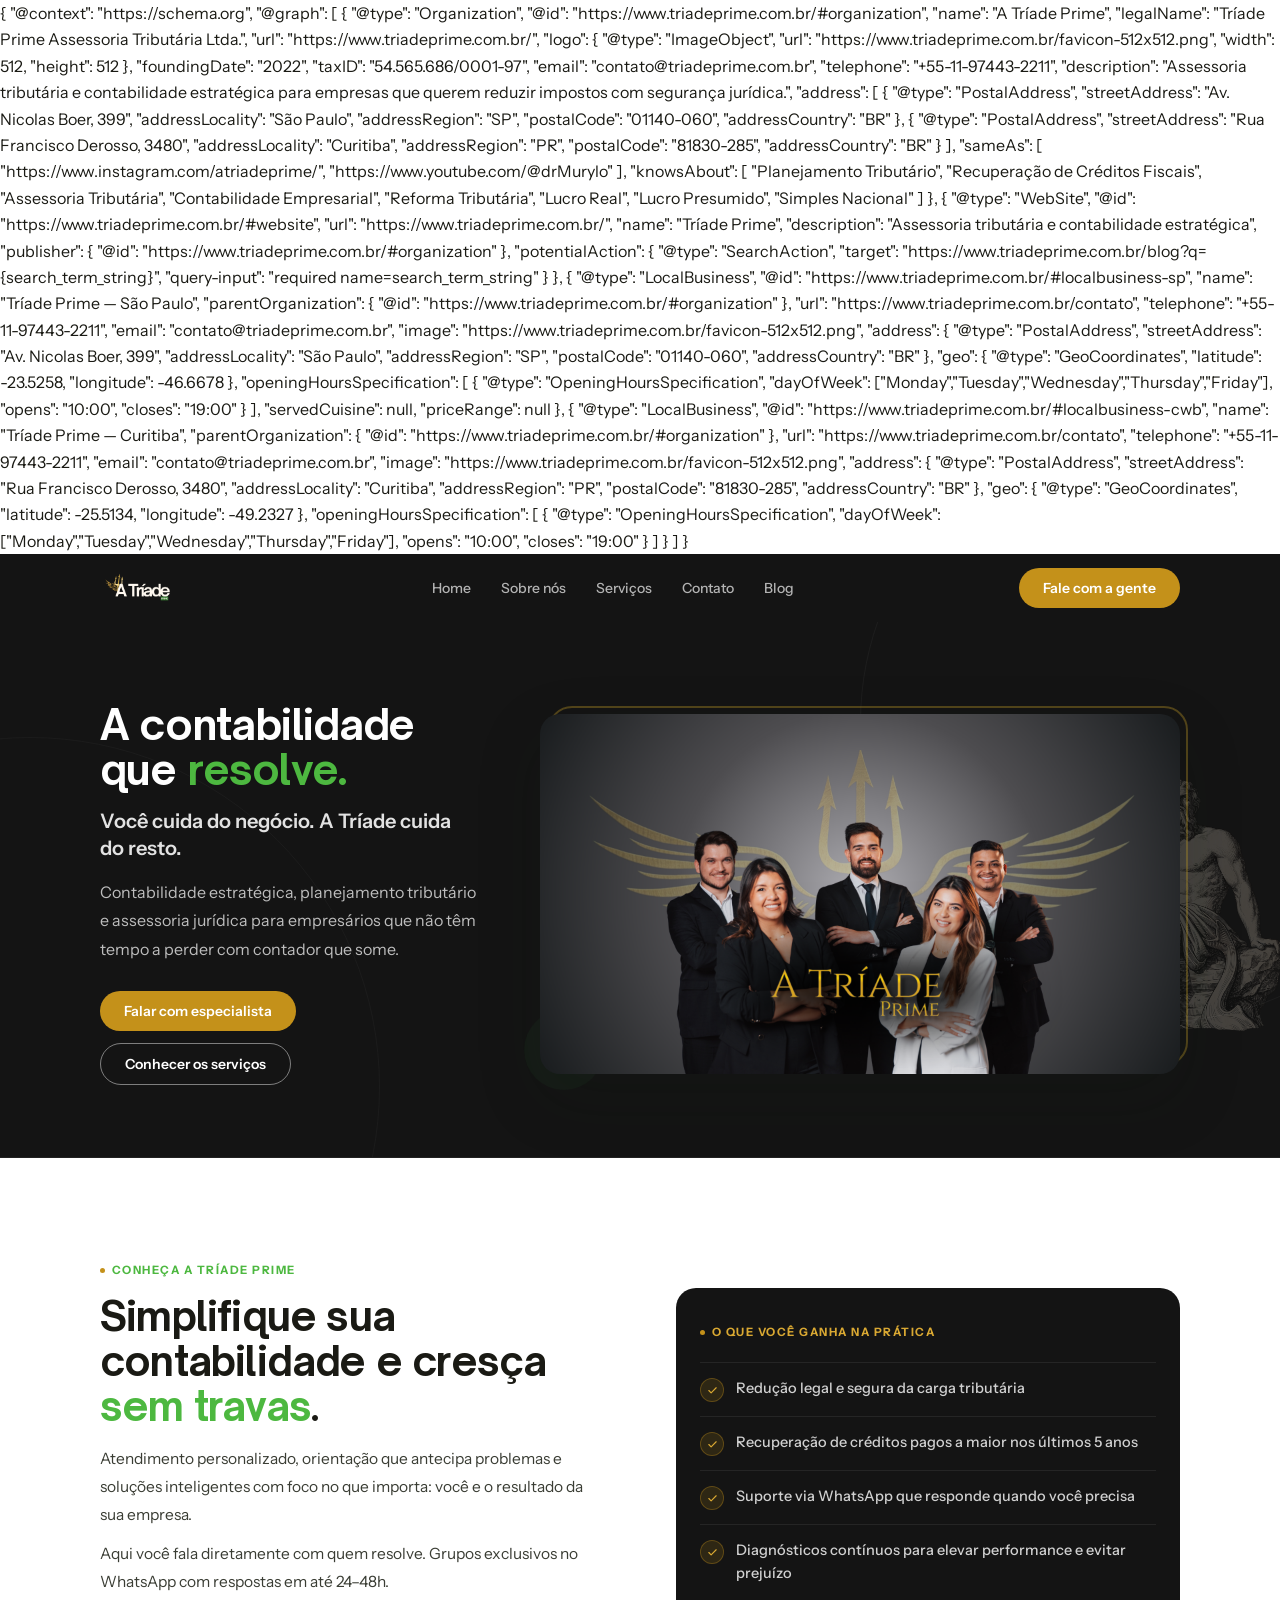
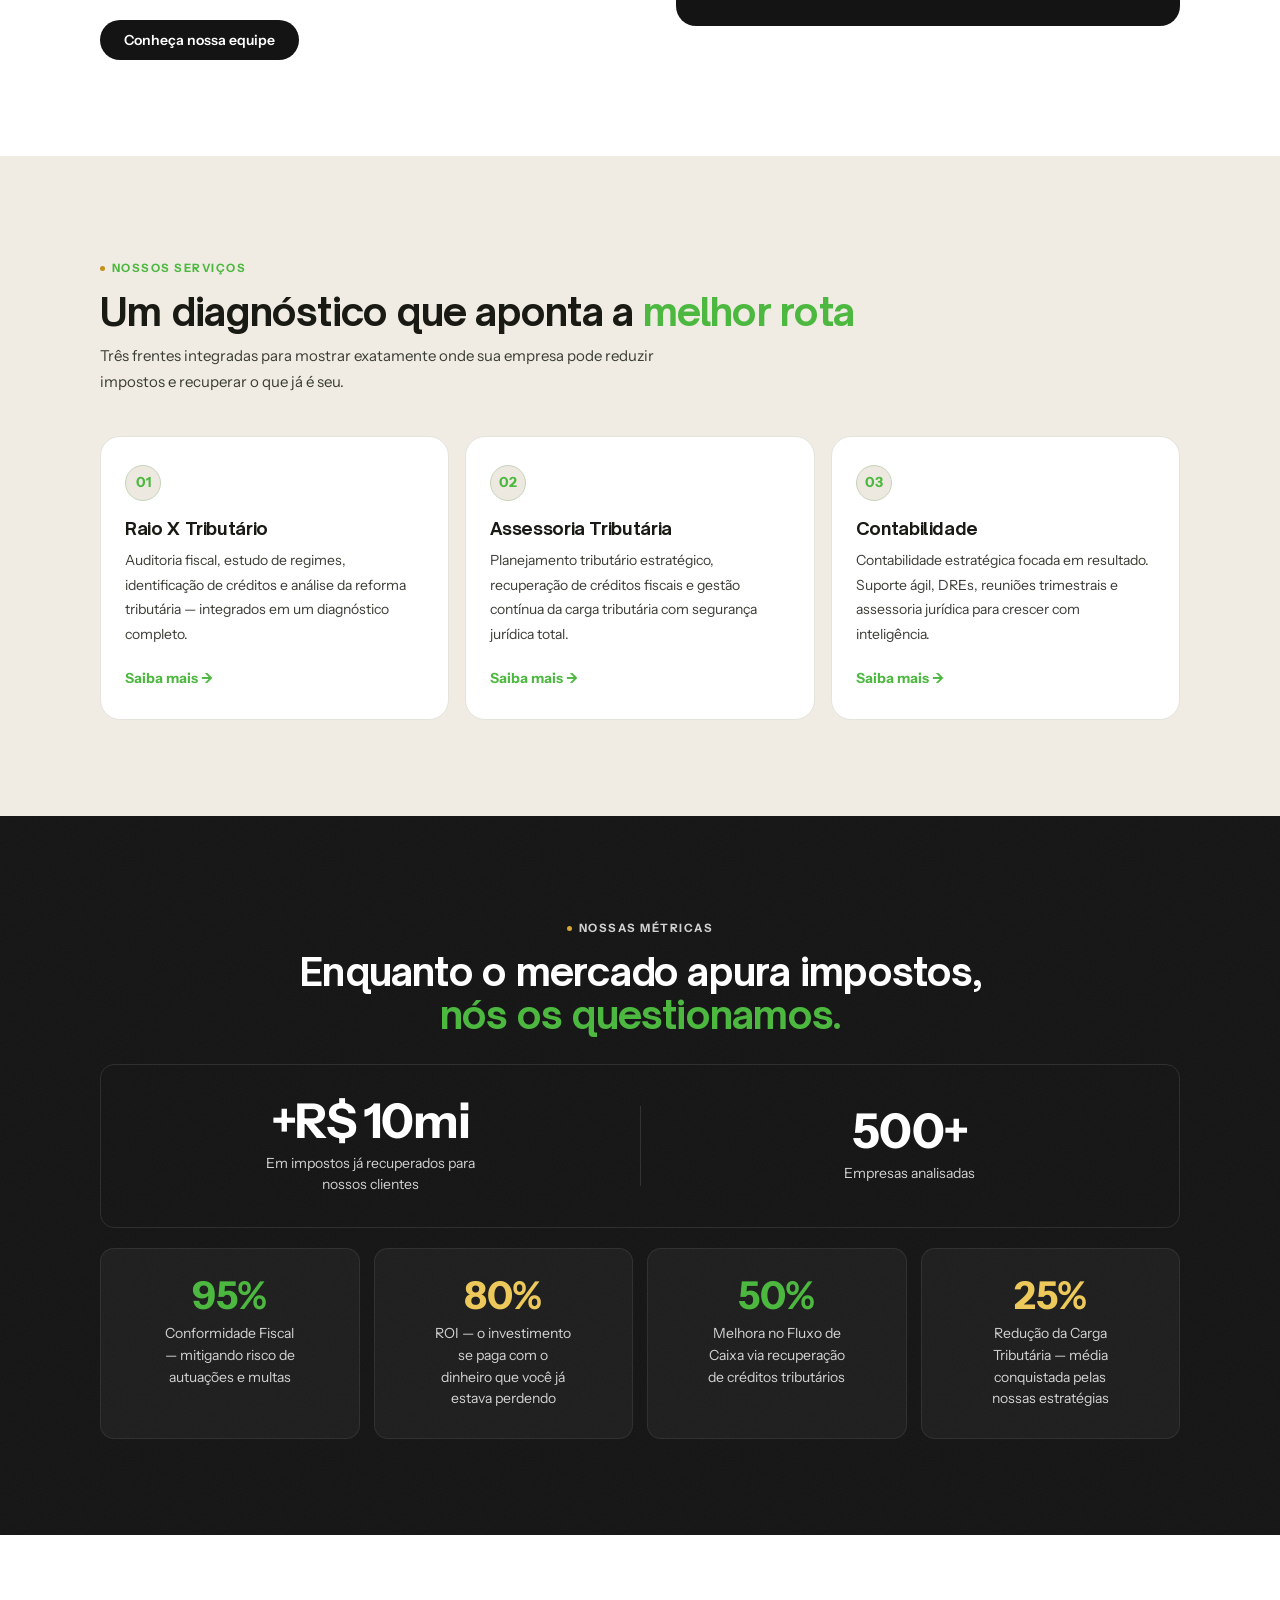
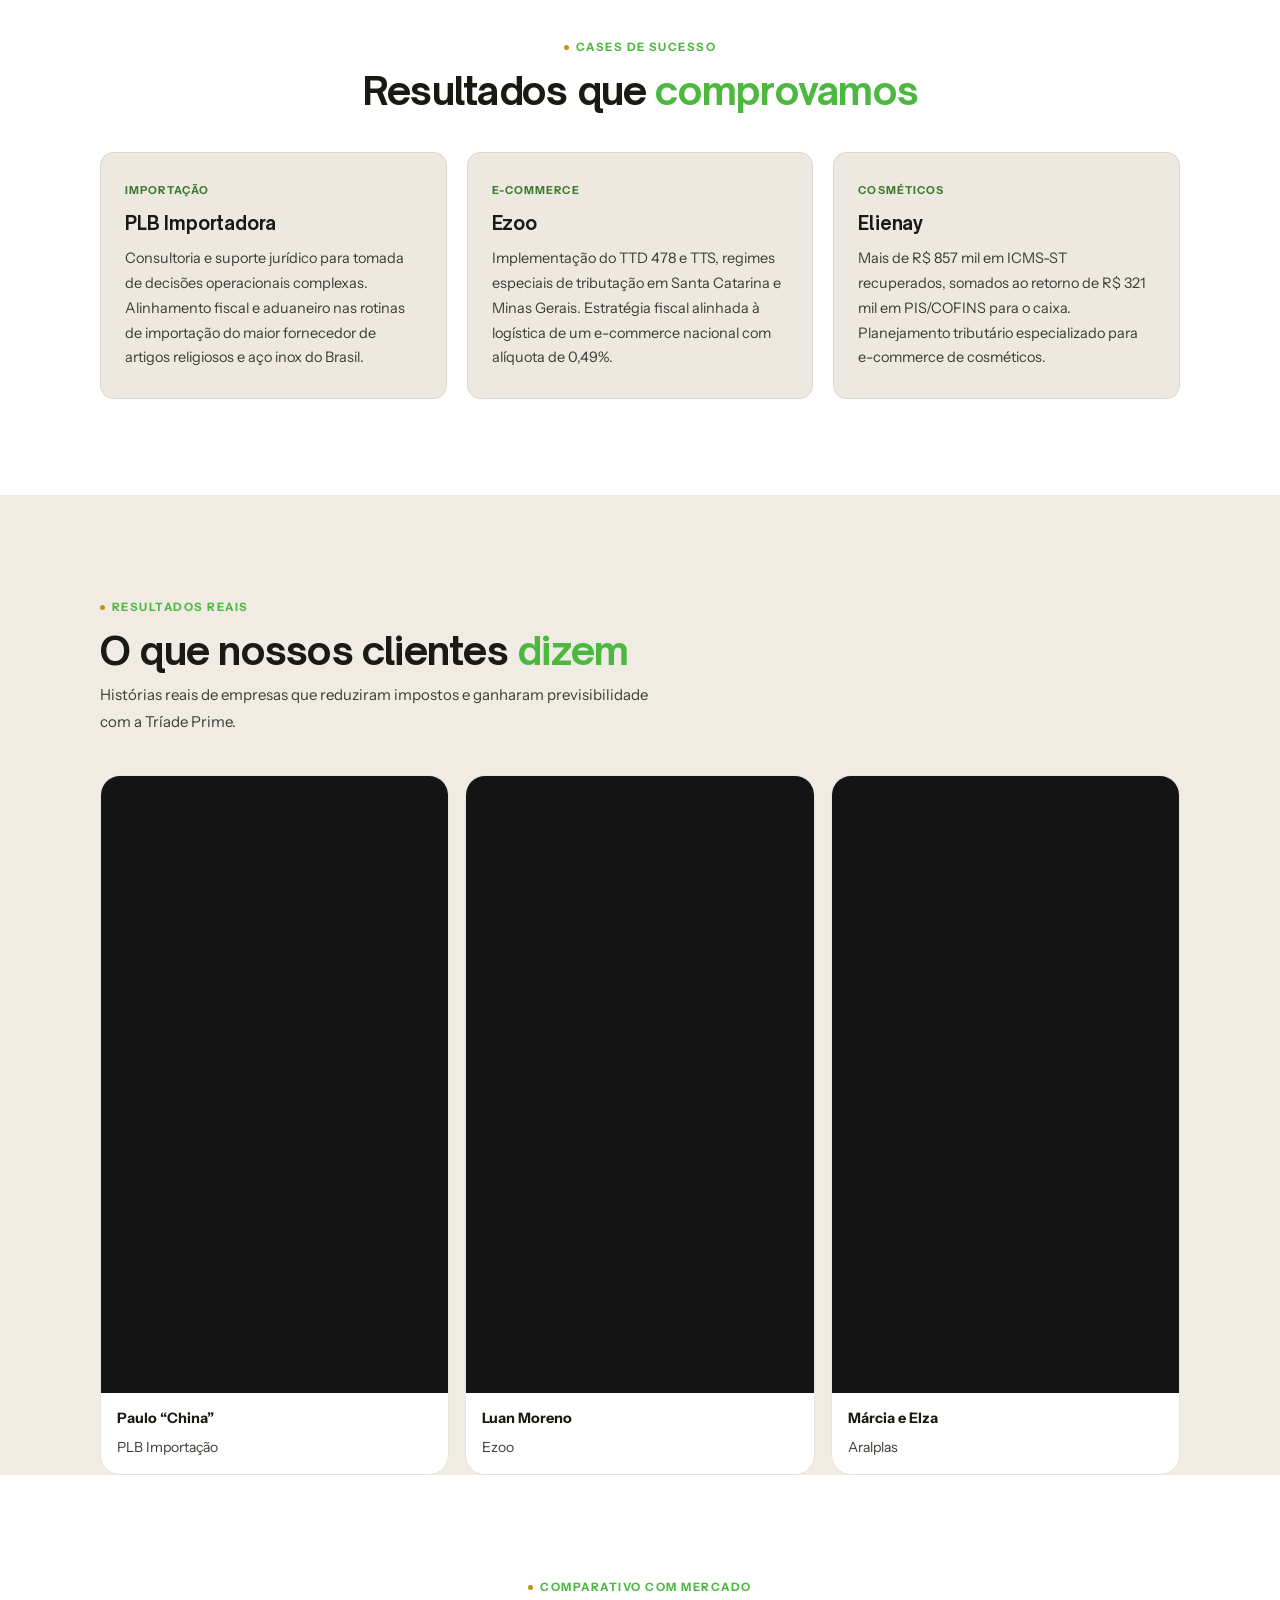
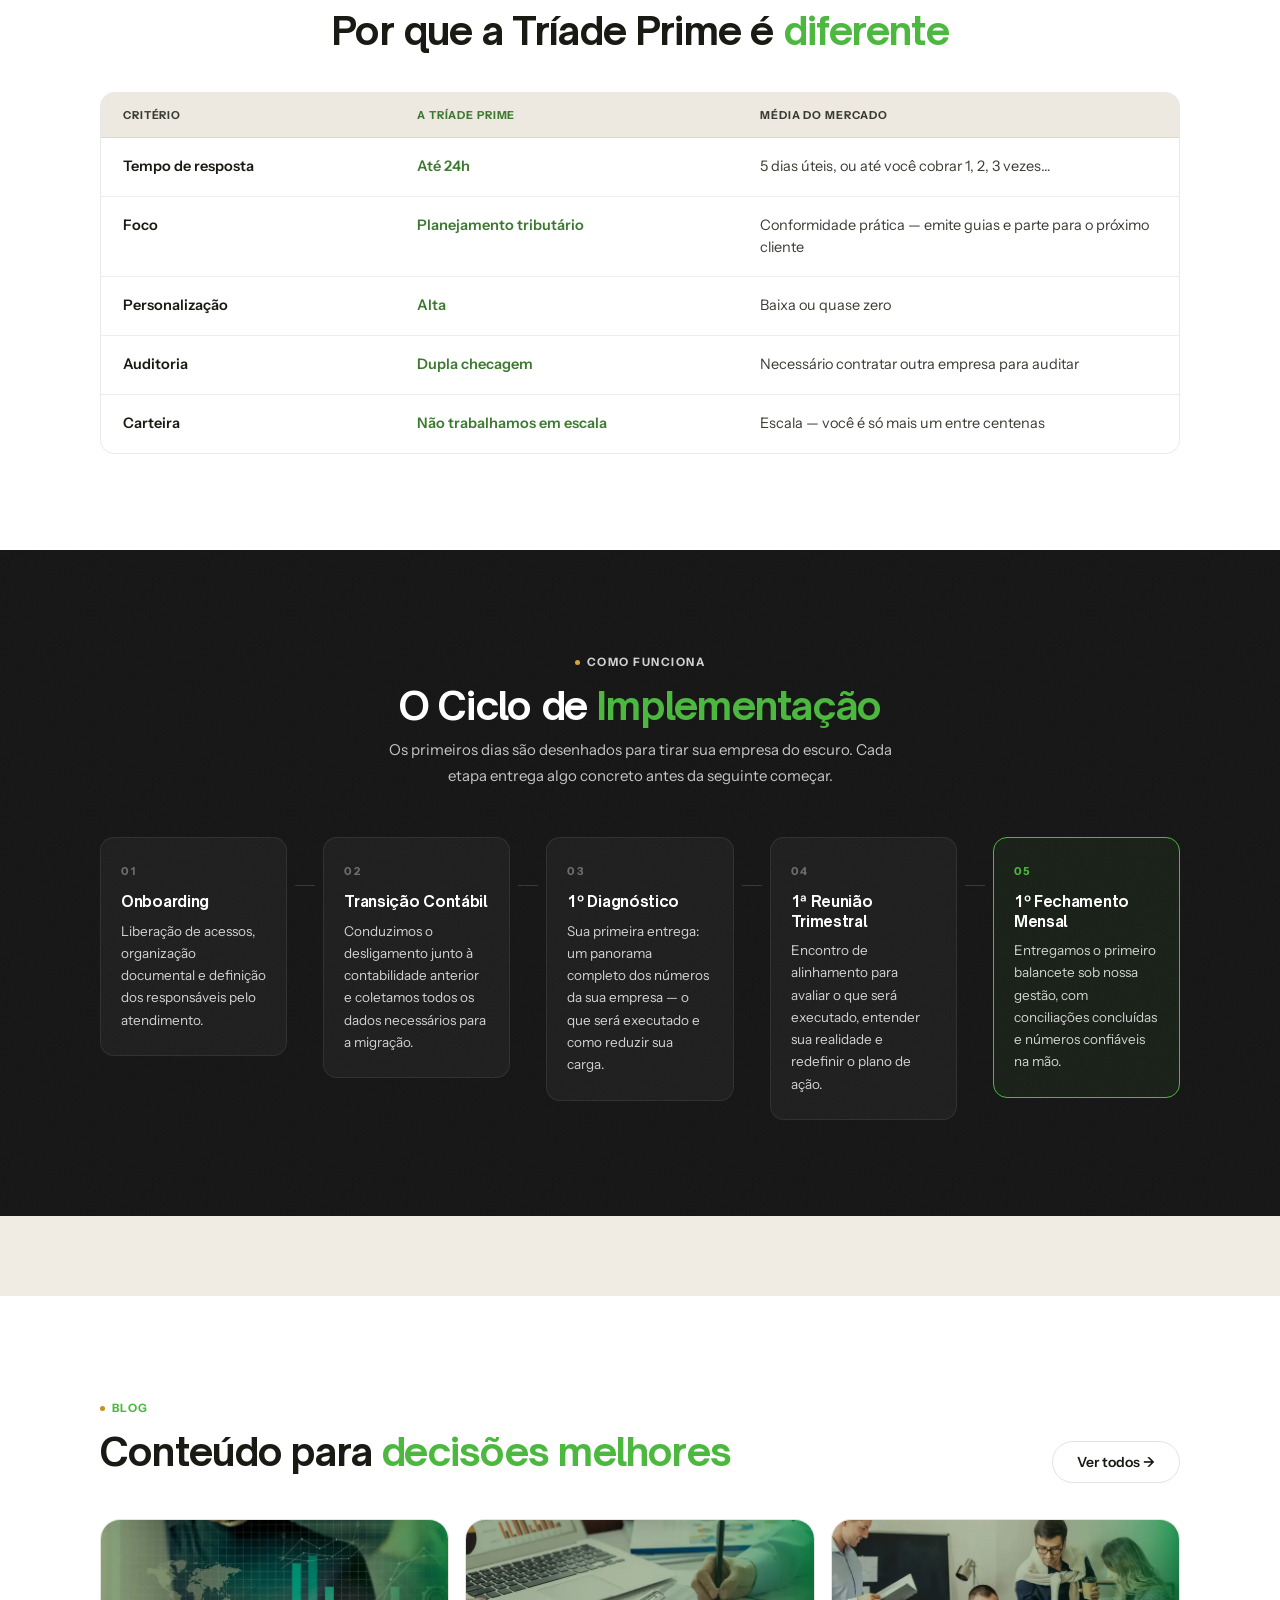
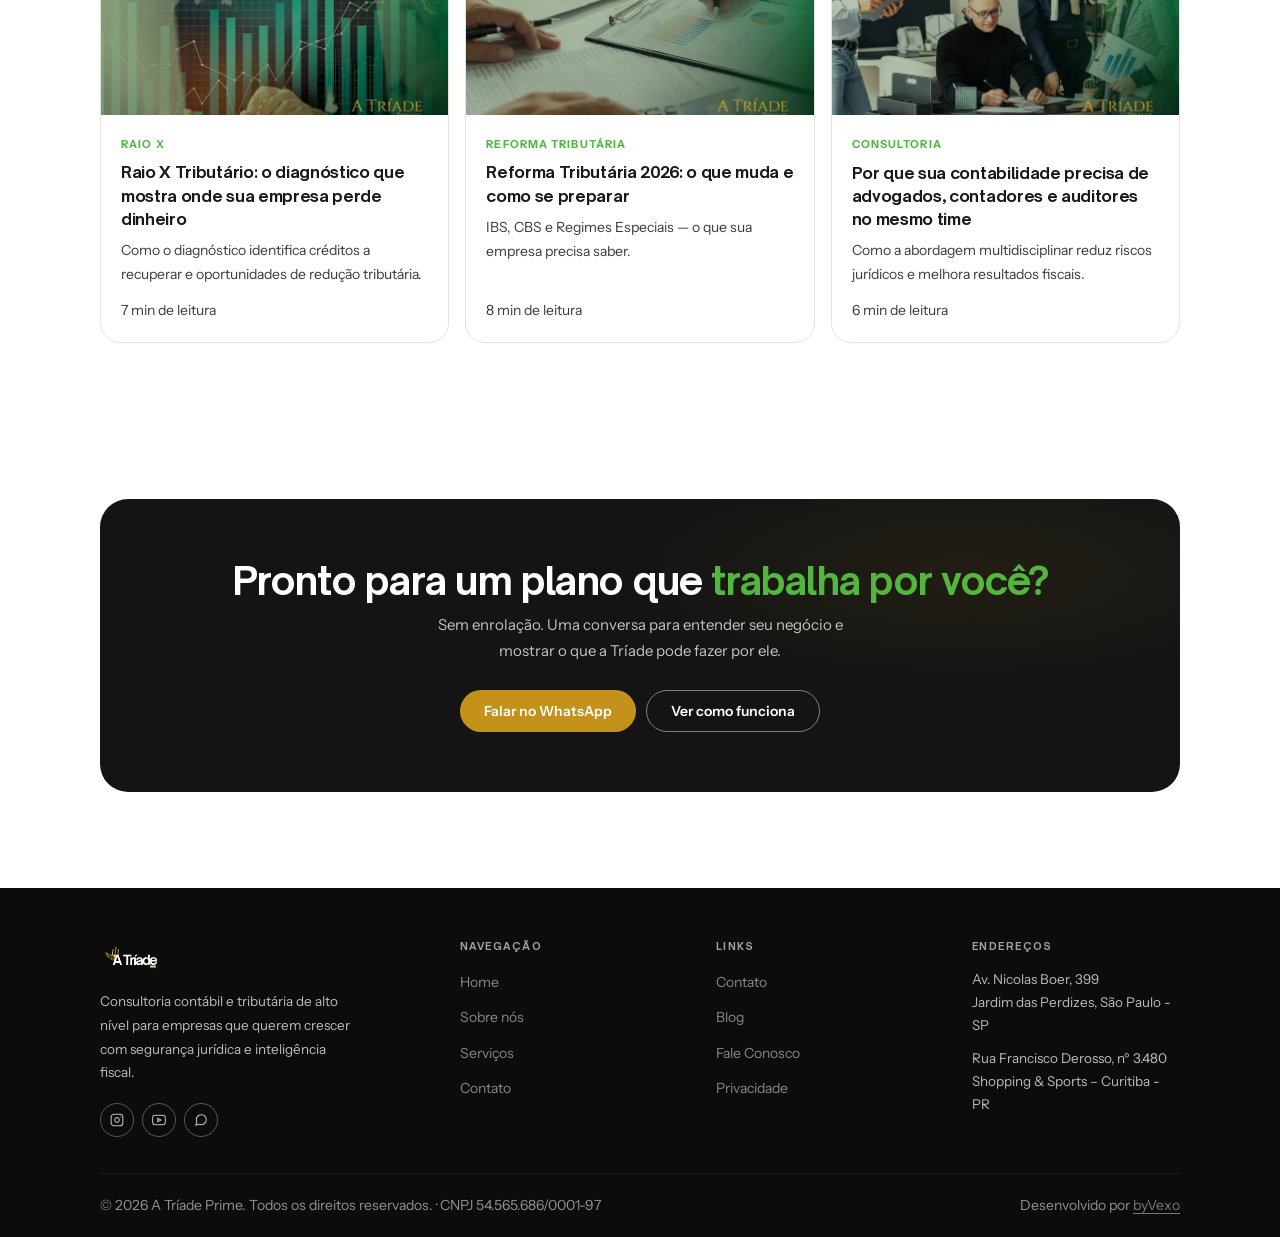
==== commit 427adea6: "Add files via upload" ====
--- a/index.html
+++ b/index.html
@@ -402,9 +402,6 @@
 </style>
 <link rel="stylesheet" href="style.css">
 <link rel="manifest" href="manifest.json">
-<link rel="shortcut icon" href="img/Favicon.png">
-<link rel="icon" type="image/png" href="img/Favicon.png">
-<link rel="apple-touch-icon" href="img/Favicon.png"><script type="application/ld+json">
 {
   "@context": "https://schema.org",
   "@graph": [
@@ -537,7 +534,9 @@
     }
   ]
 }
-</script></head>
+</script><link rel="icon" type="image/png" sizes="32x32" href="/img/favicon-32.png">
+<link rel="apple-touch-icon" href="/img/favicon-180.png">
+</head>
 <body>
 <header class="hdr">
   <div class="hdr-in">
--- a/style.css
+++ b/style.css
@@ -2,6 +2,15 @@
    TRÍADE PRIME — style.css
    Shared design system: reset, tokens, utilities, navbar, footer
    ============================================================ */
+
+/* --- FONT: Open Sauce One Bold ----------------------------- */
+@font-face {
+  font-family: 'Open Sauce One';
+  src: url('fonts/OpenSauceOne-Bold.woff2') format('woff2');
+  font-weight: 700;
+  font-style: normal;
+  font-display: swap;
+}
 
 /* --- RESET -------------------------------------------------- */
 *, *::before, *::after { box-sizing: border-box; margin: 0; padding: 0; }
@@ -49,7 +58,8 @@
   --gold:       #c4911a;  /* = --au */
 
   /* Typography */
-  --f: 'Instrument Sans', system-ui, sans-serif;
+  --f:  'Instrument Sans', system-ui, sans-serif;
+  --fh: 'Open Sauce One', 'Instrument Sans', system-ui, sans-serif;
 
   /* Radii */
   --r8:  8px;
@@ -69,7 +79,7 @@
 
 /* --- TYPOGRAPHY BASE --------------------------------------- */
 h1, h2, h3, h4 {
-  font-family: var(--f);
+  font-family: var(--fh);
   font-weight: 700;
   color: var(--ink);
   letter-spacing: -.02em;
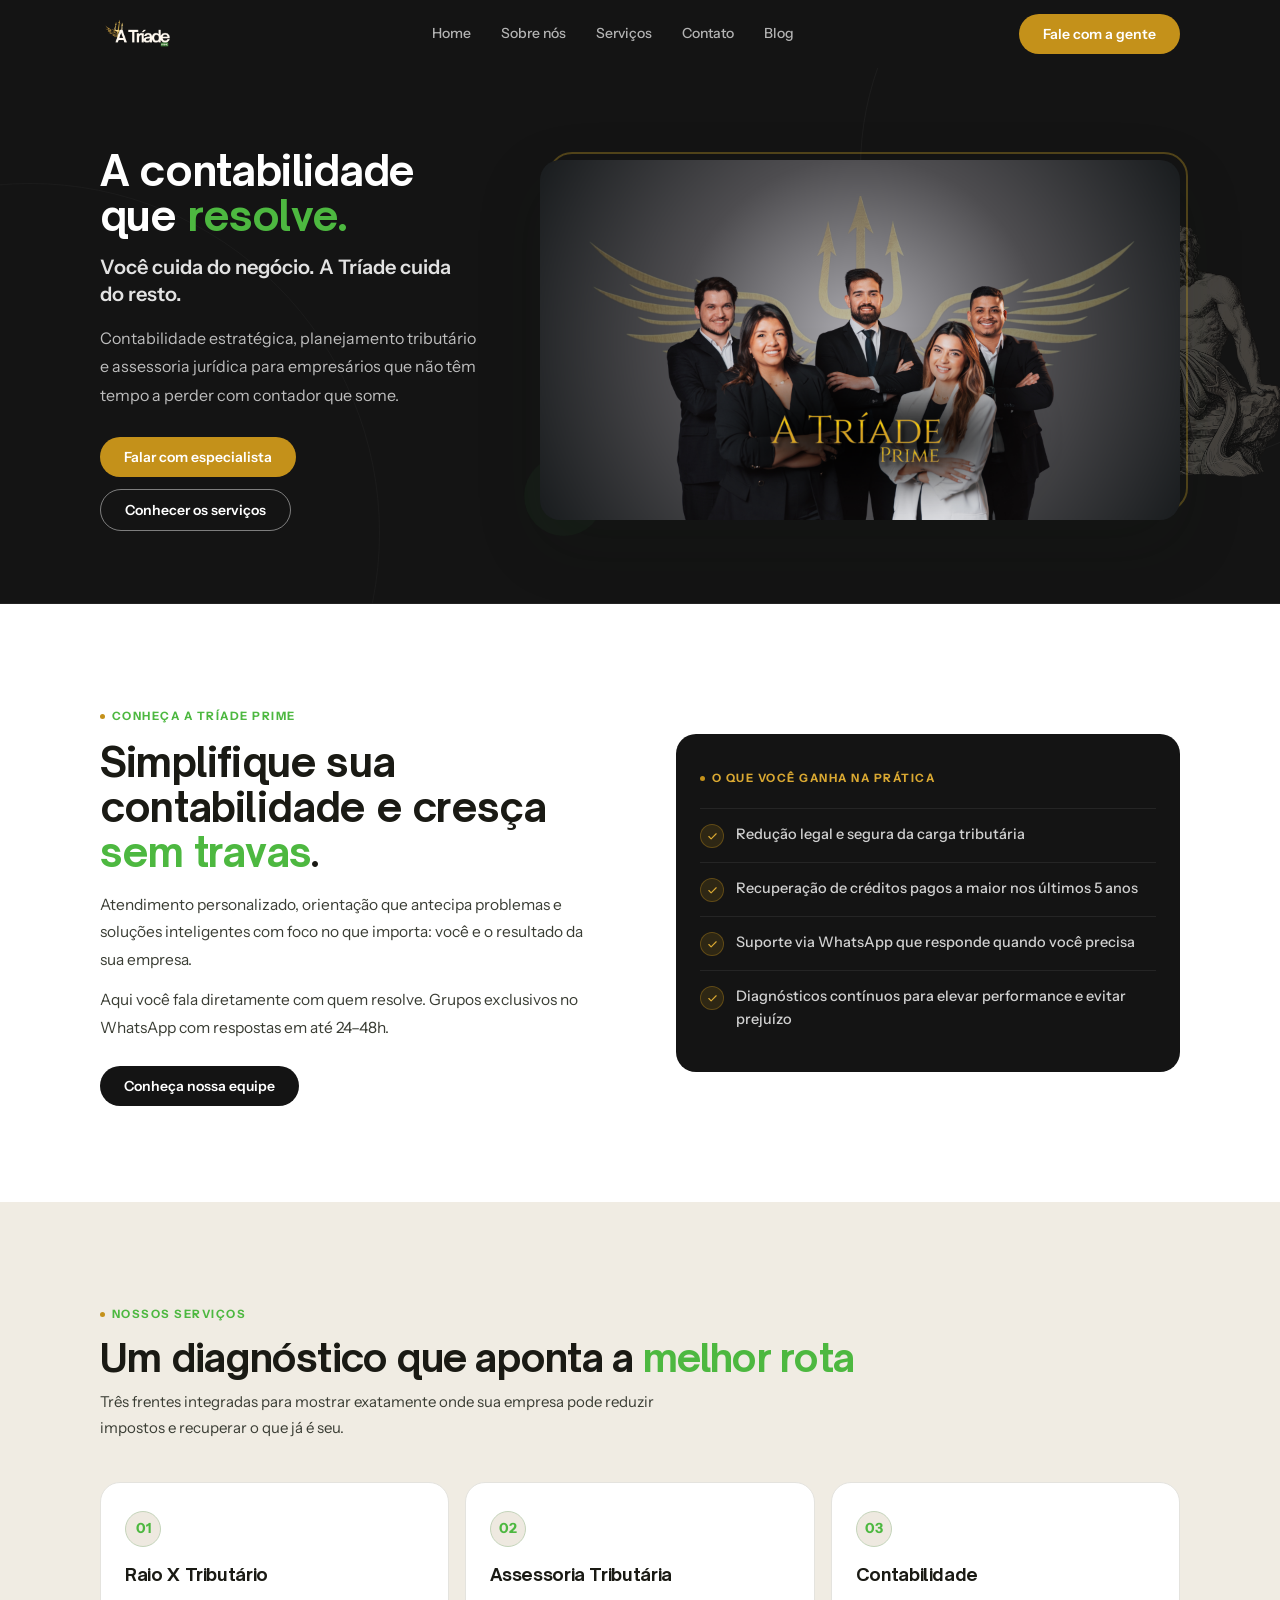
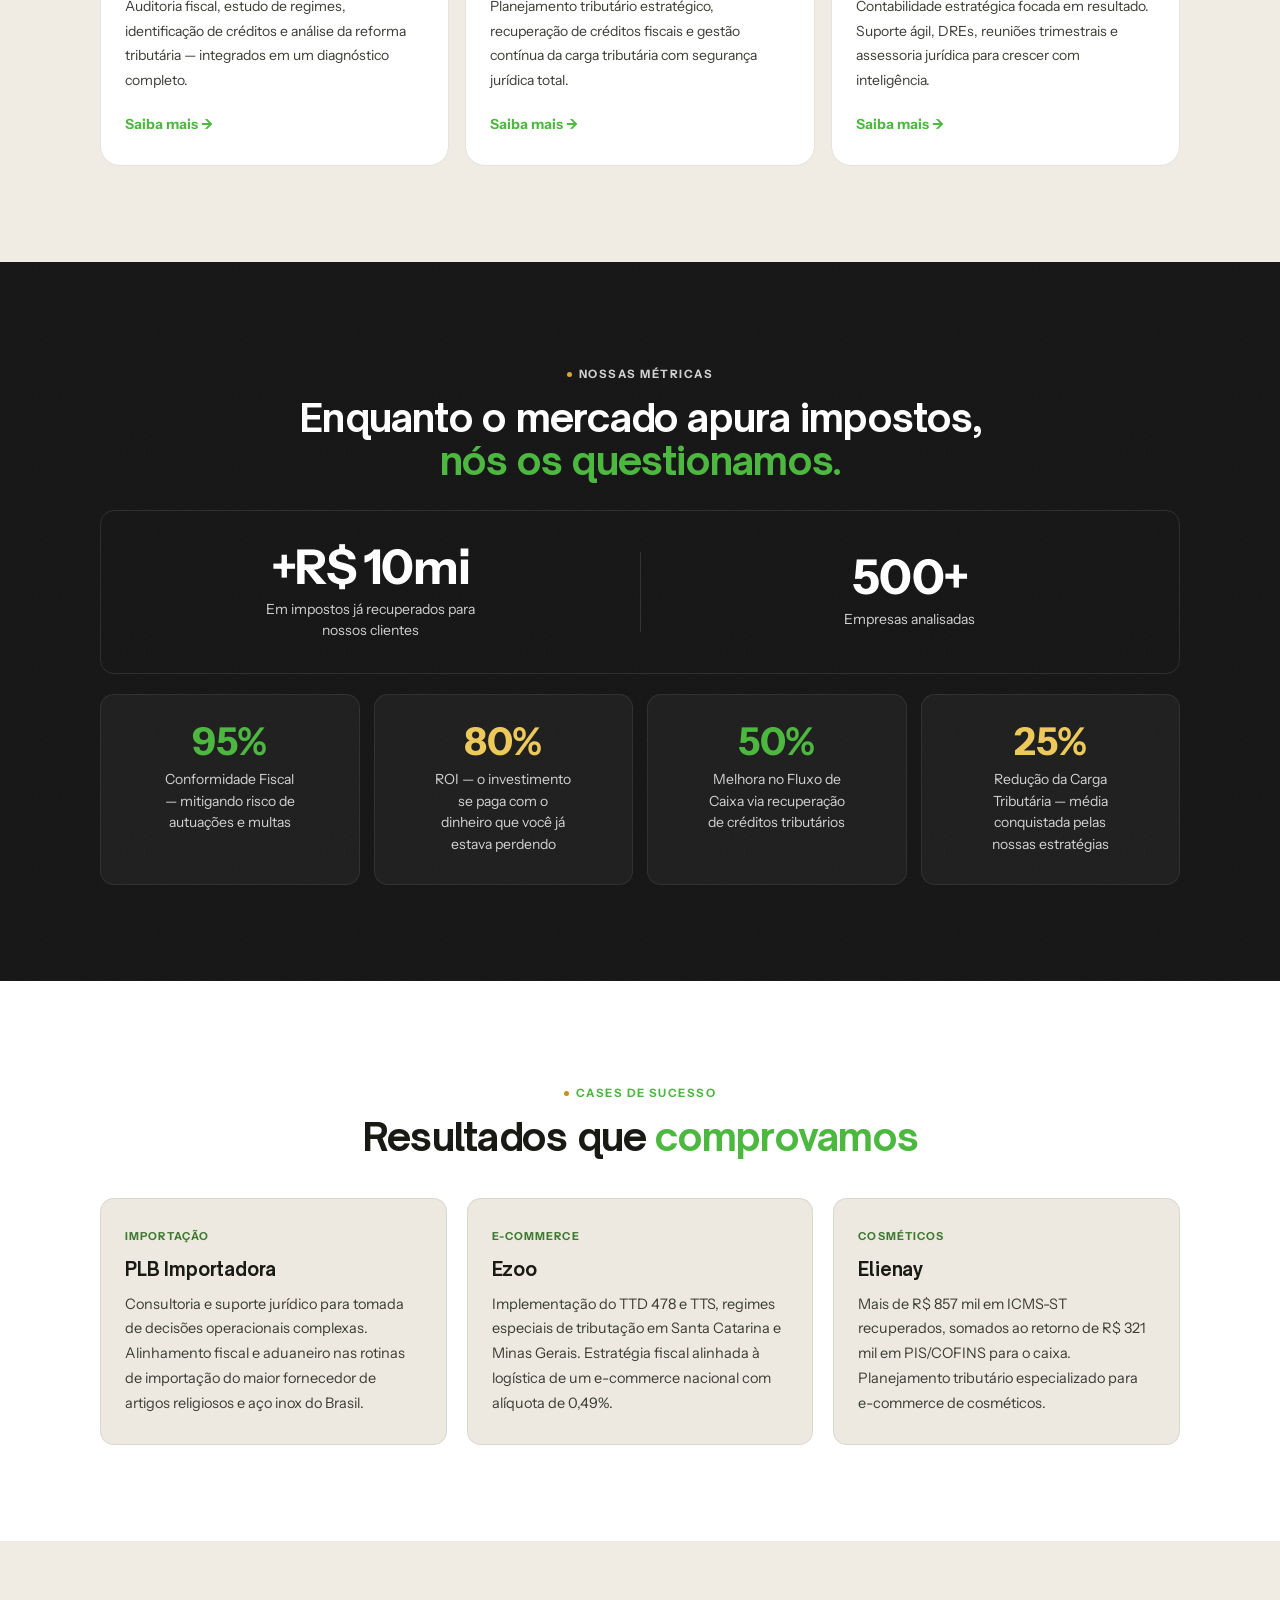
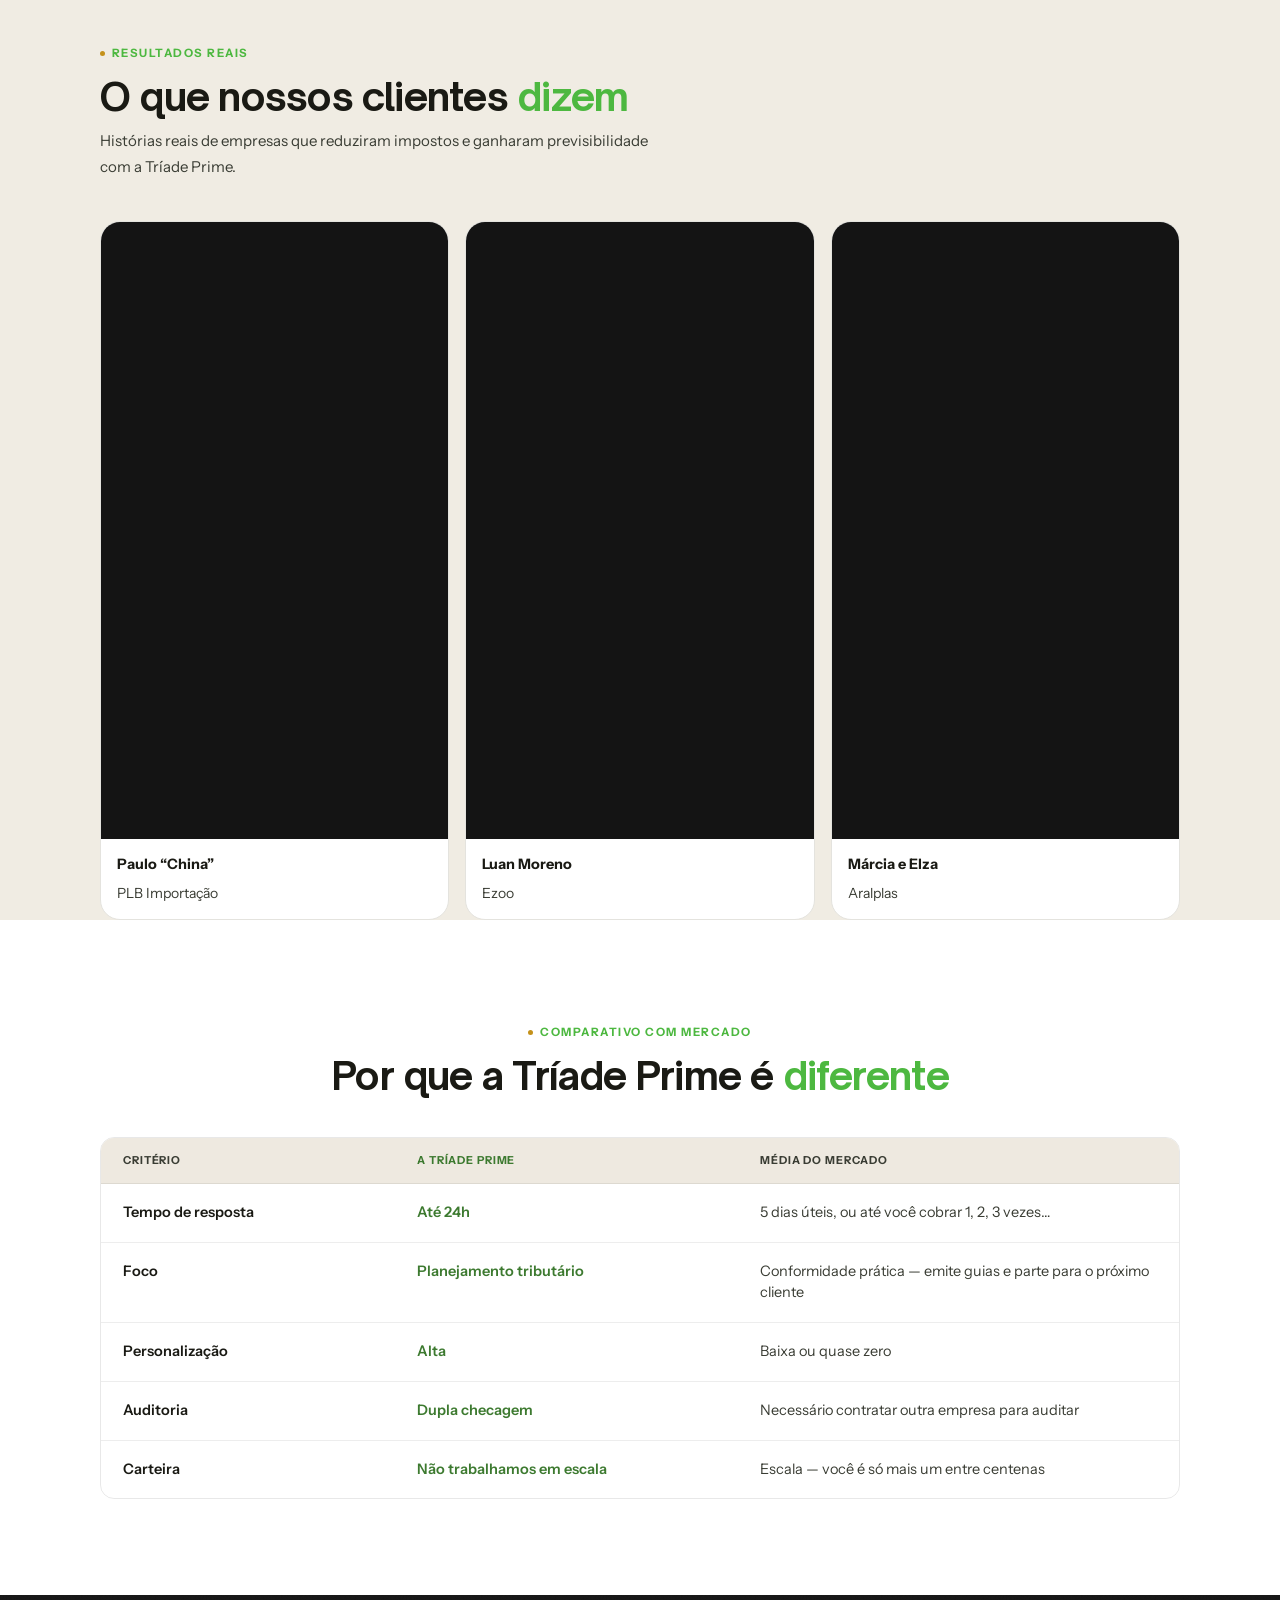
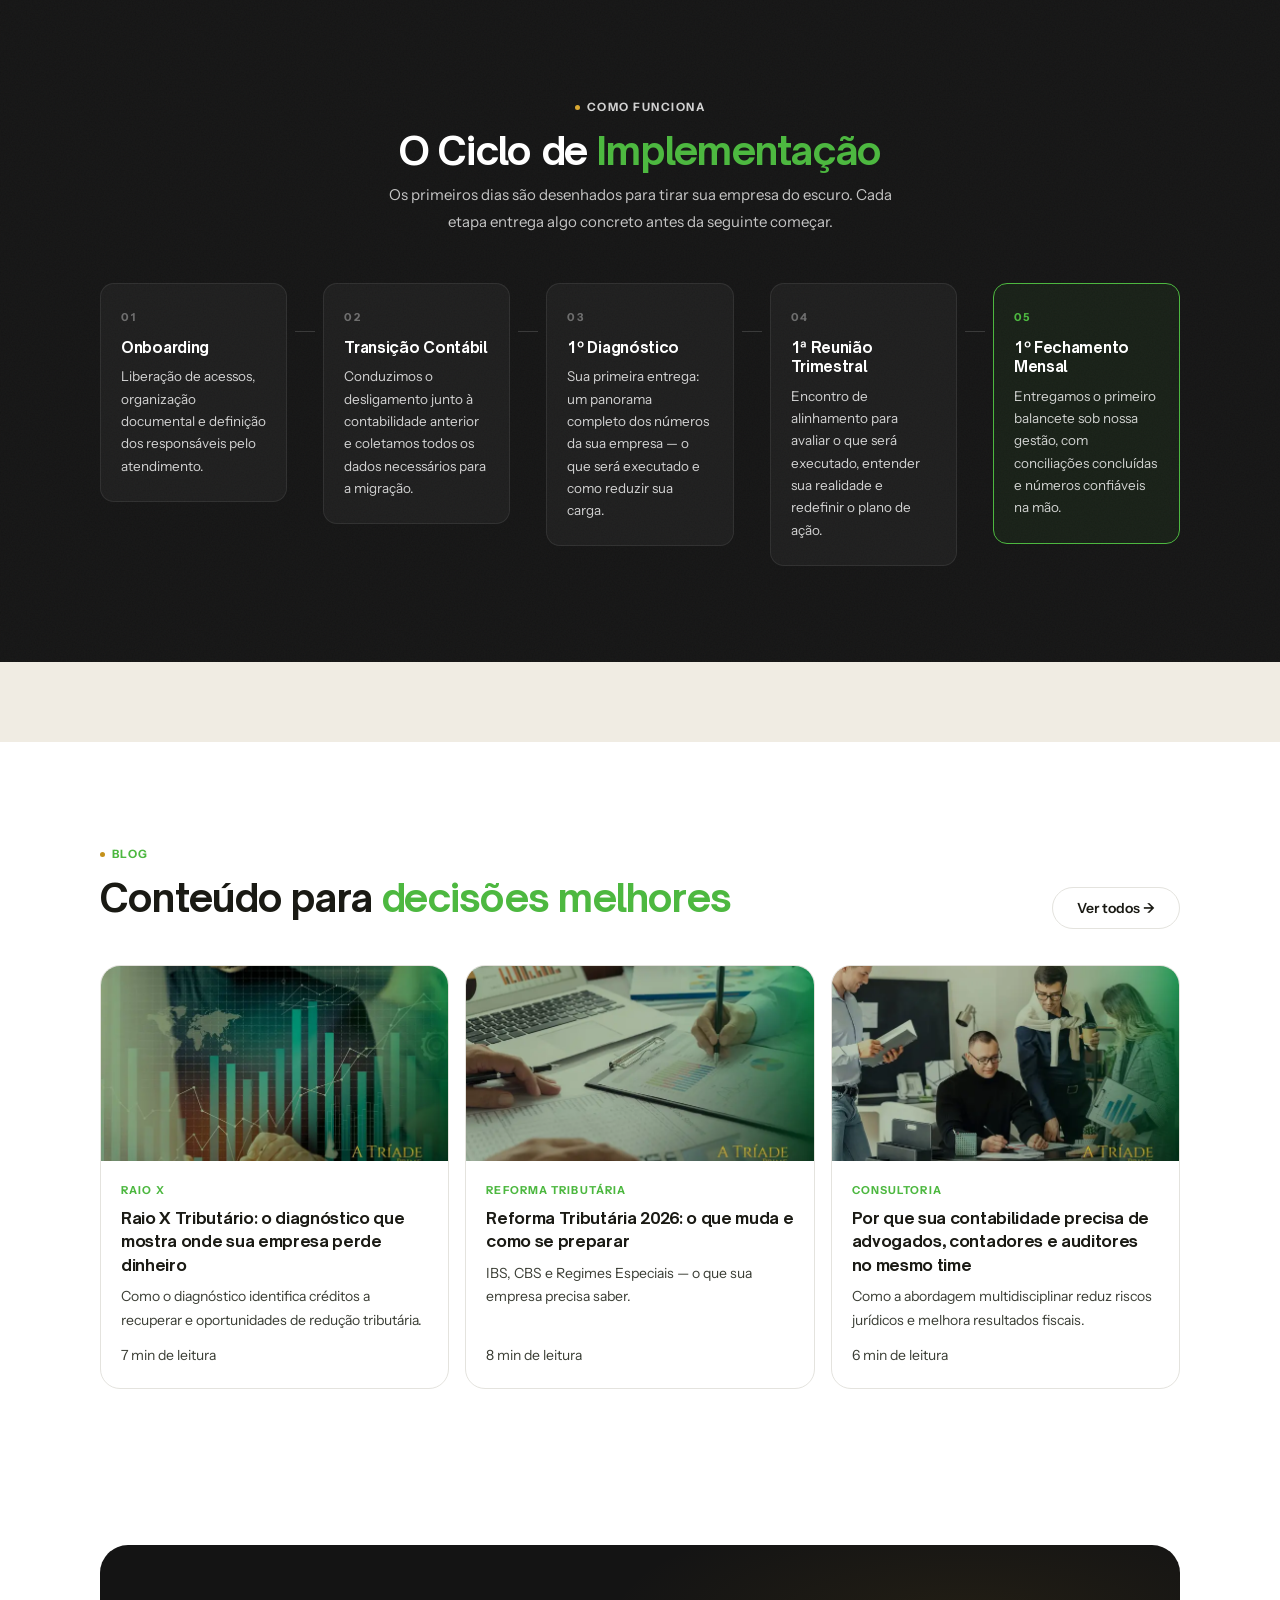
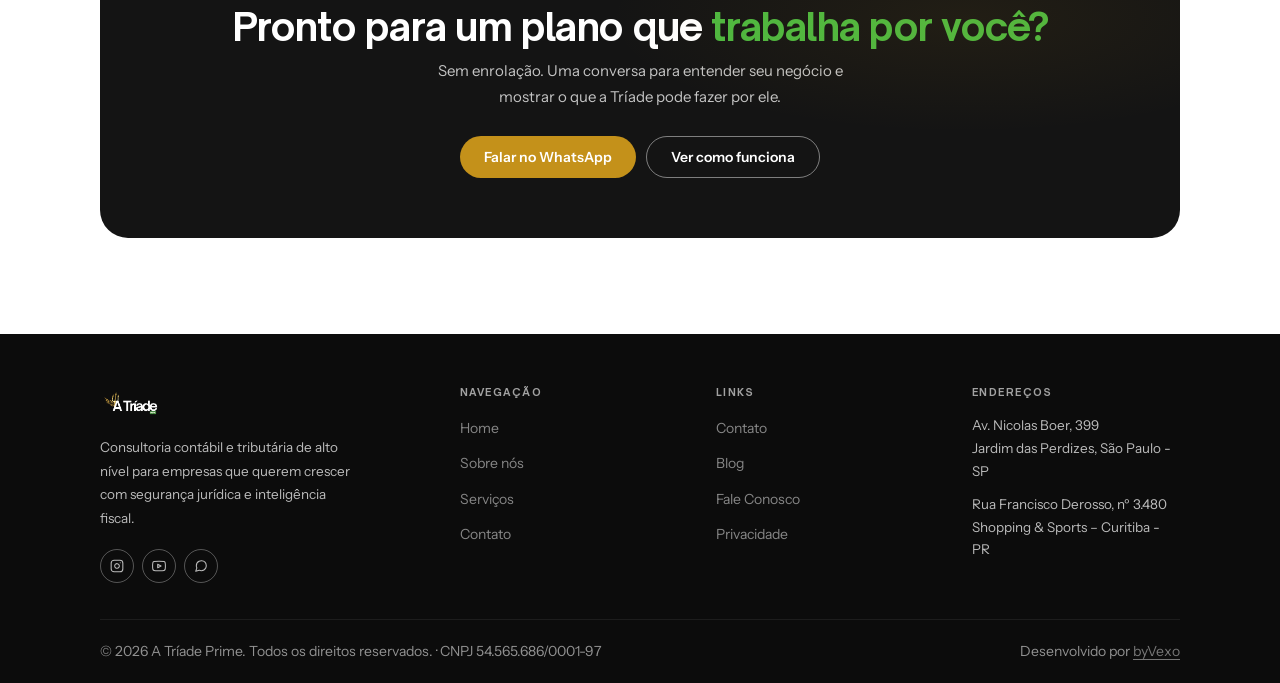
==== commit 957687aa: "Add files via upload" ====
--- a/index.html
+++ b/index.html
@@ -402,6 +402,7 @@
 </style>
 <link rel="stylesheet" href="style.css">
 <link rel="manifest" href="manifest.json">
+<script type="application/ld+json">
 {
   "@context": "https://schema.org",
   "@graph": [
@@ -534,8 +535,8 @@
     }
   ]
 }
-</script><link rel="icon" type="image/png" sizes="32x32" href="/img/favicon-32.png">
-<link rel="apple-touch-icon" href="/img/favicon-180.png">
+</script><link rel="icon" type="image/png" sizes="32x32" href="/img/favicon-32.png">
+<link rel="apple-touch-icon" href="/img/favicon-180.png">
 </head>
 <body>
 <header class="hdr">
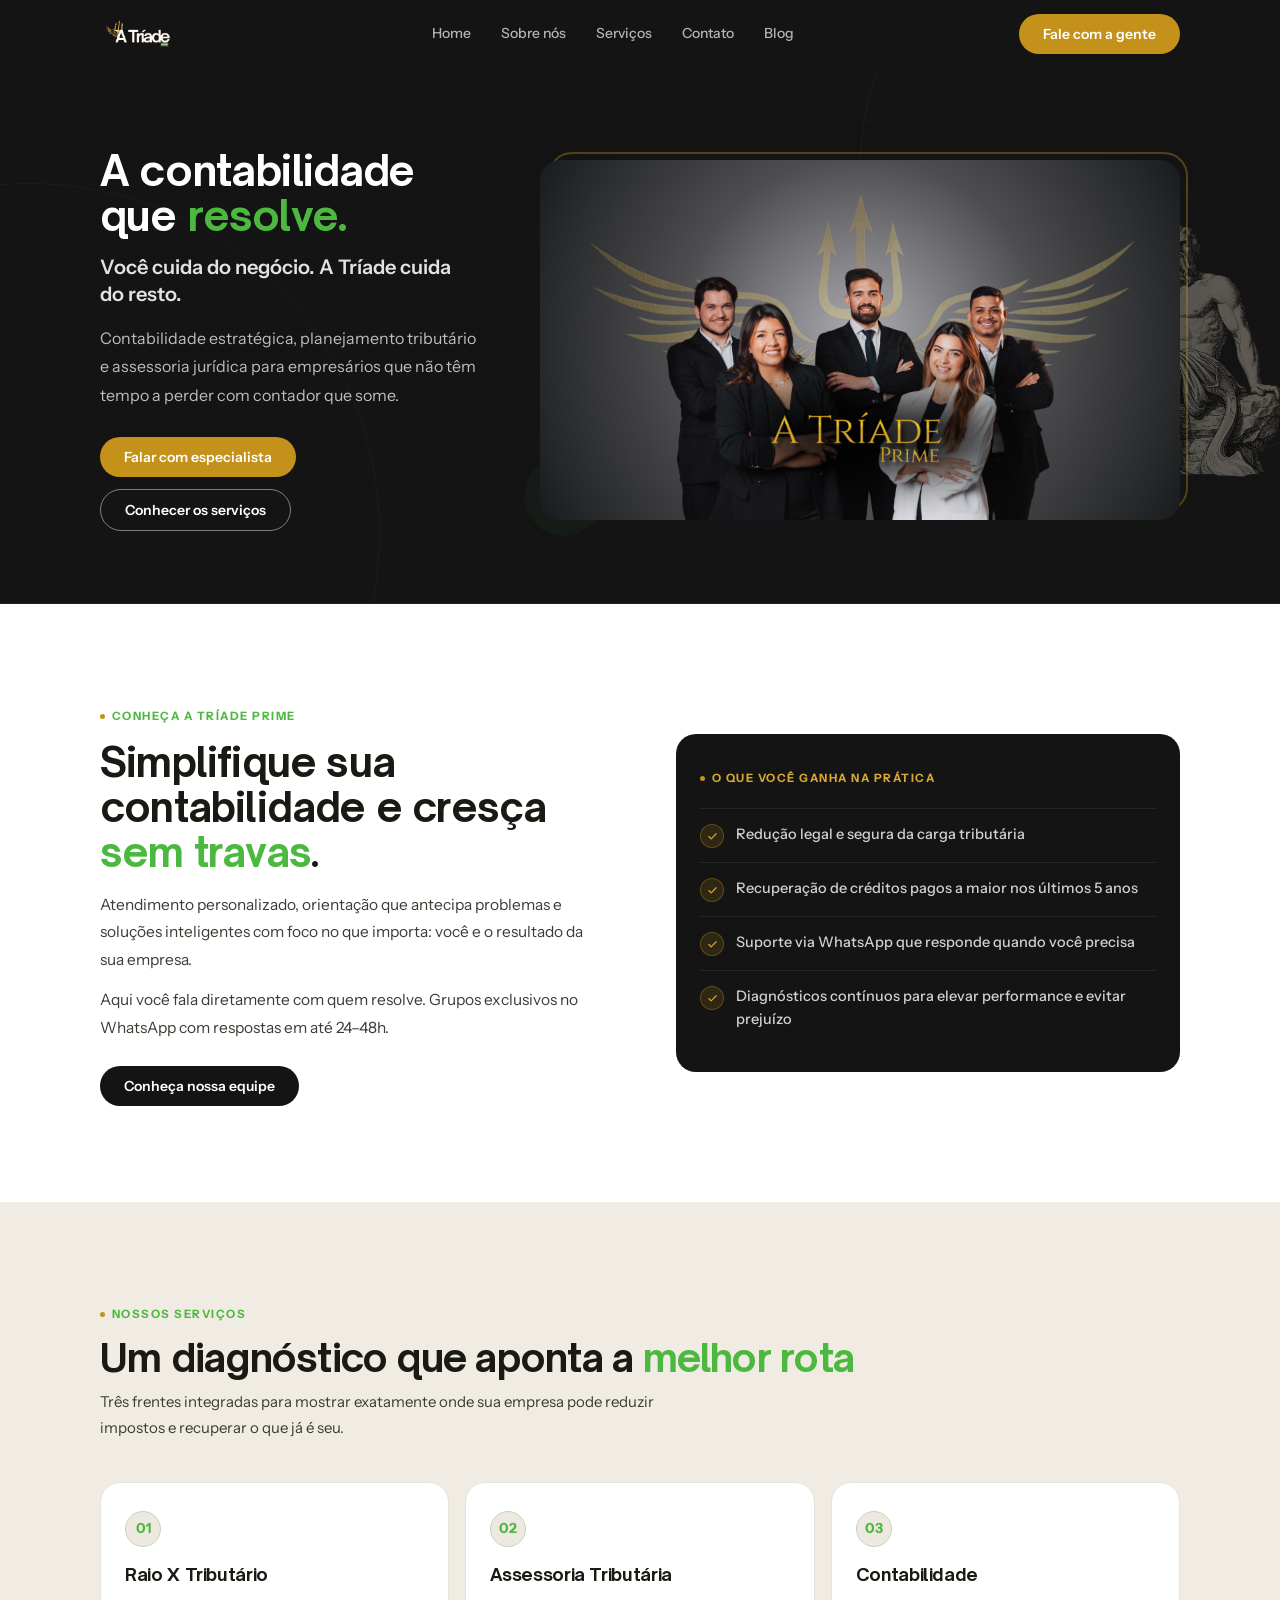
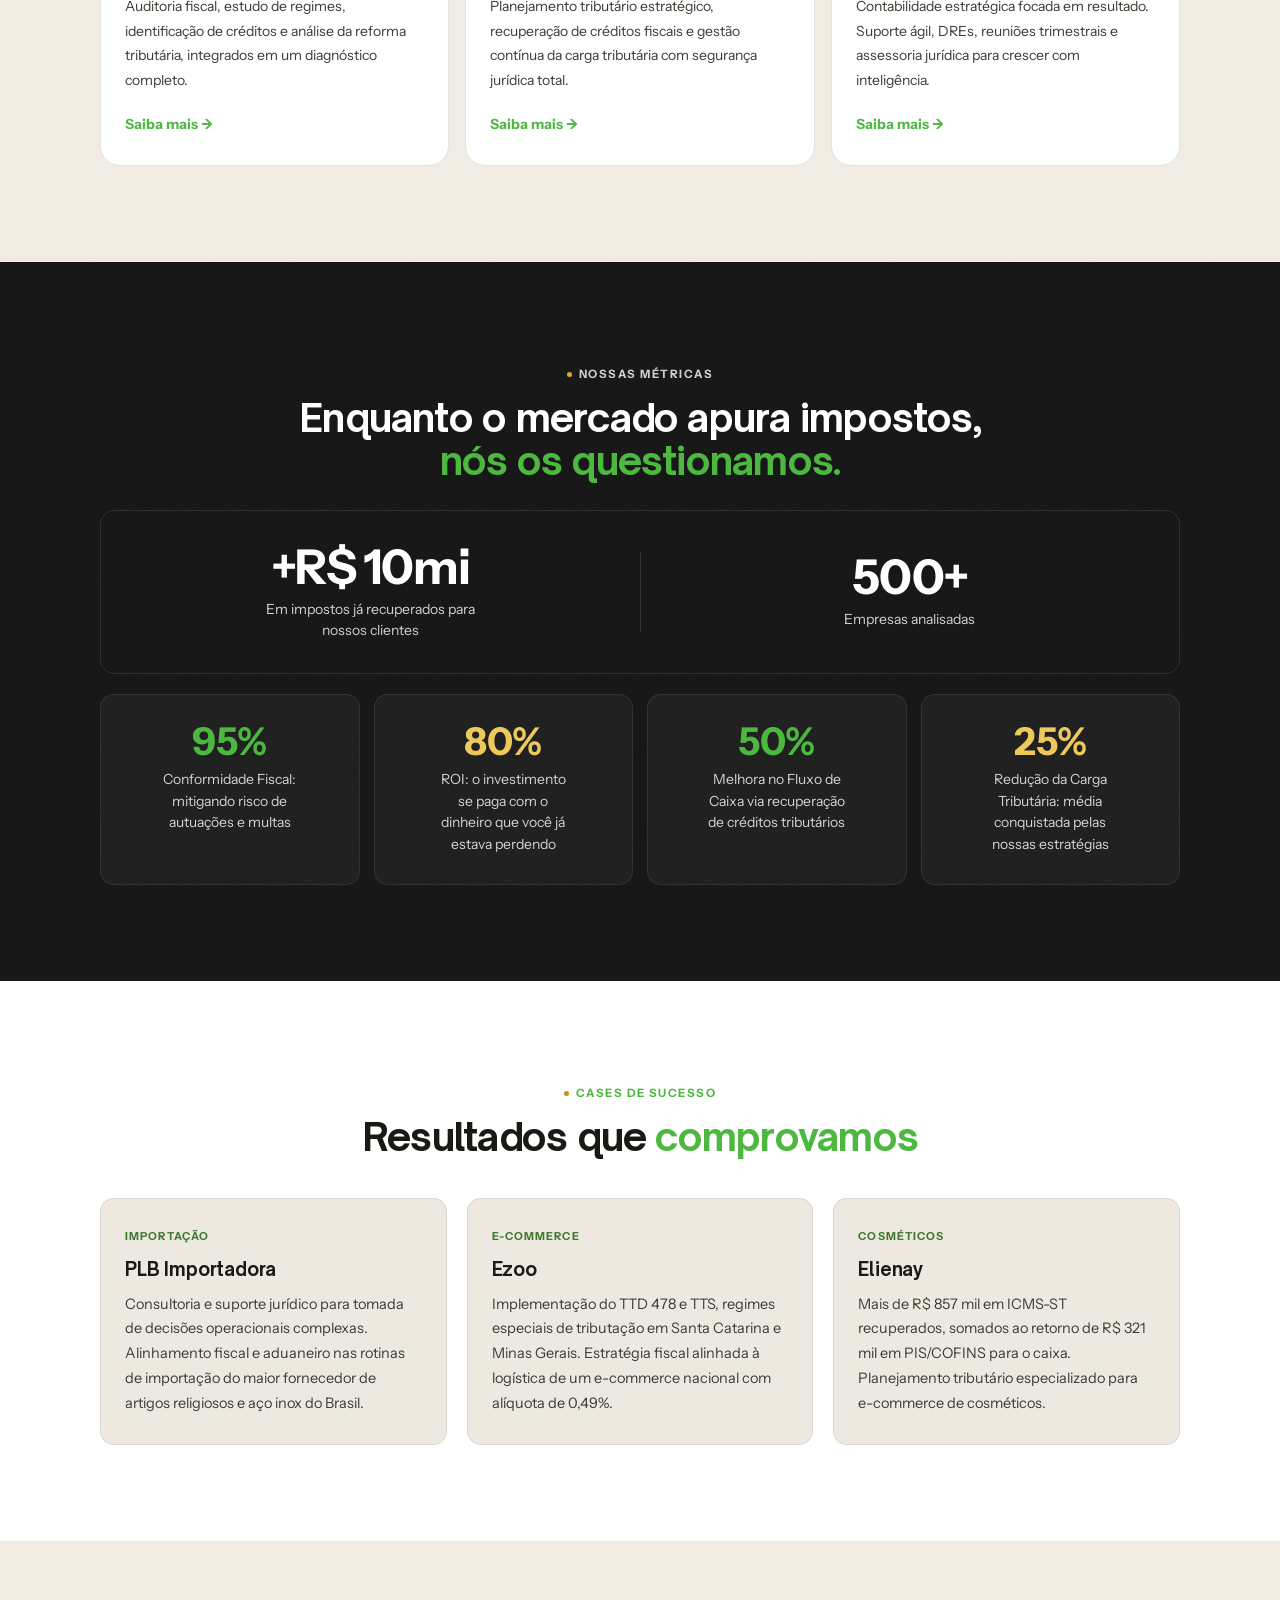
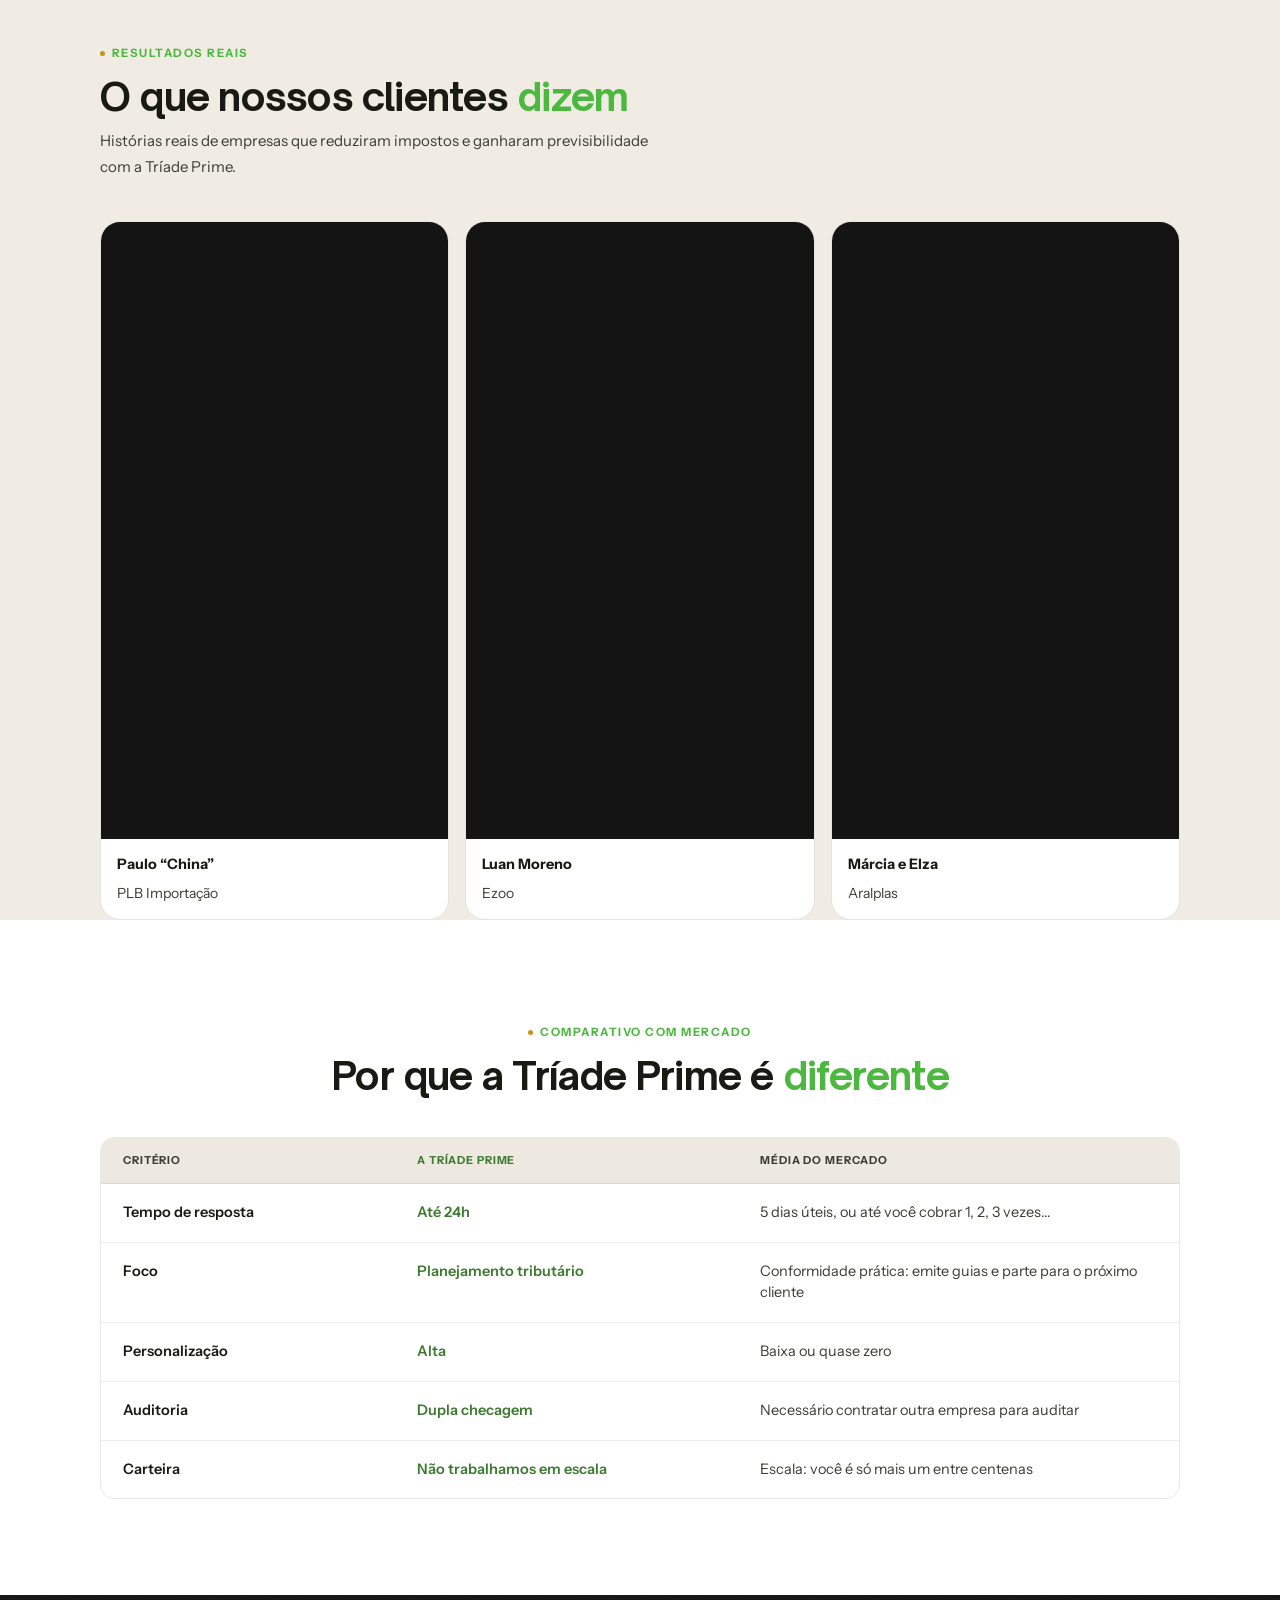
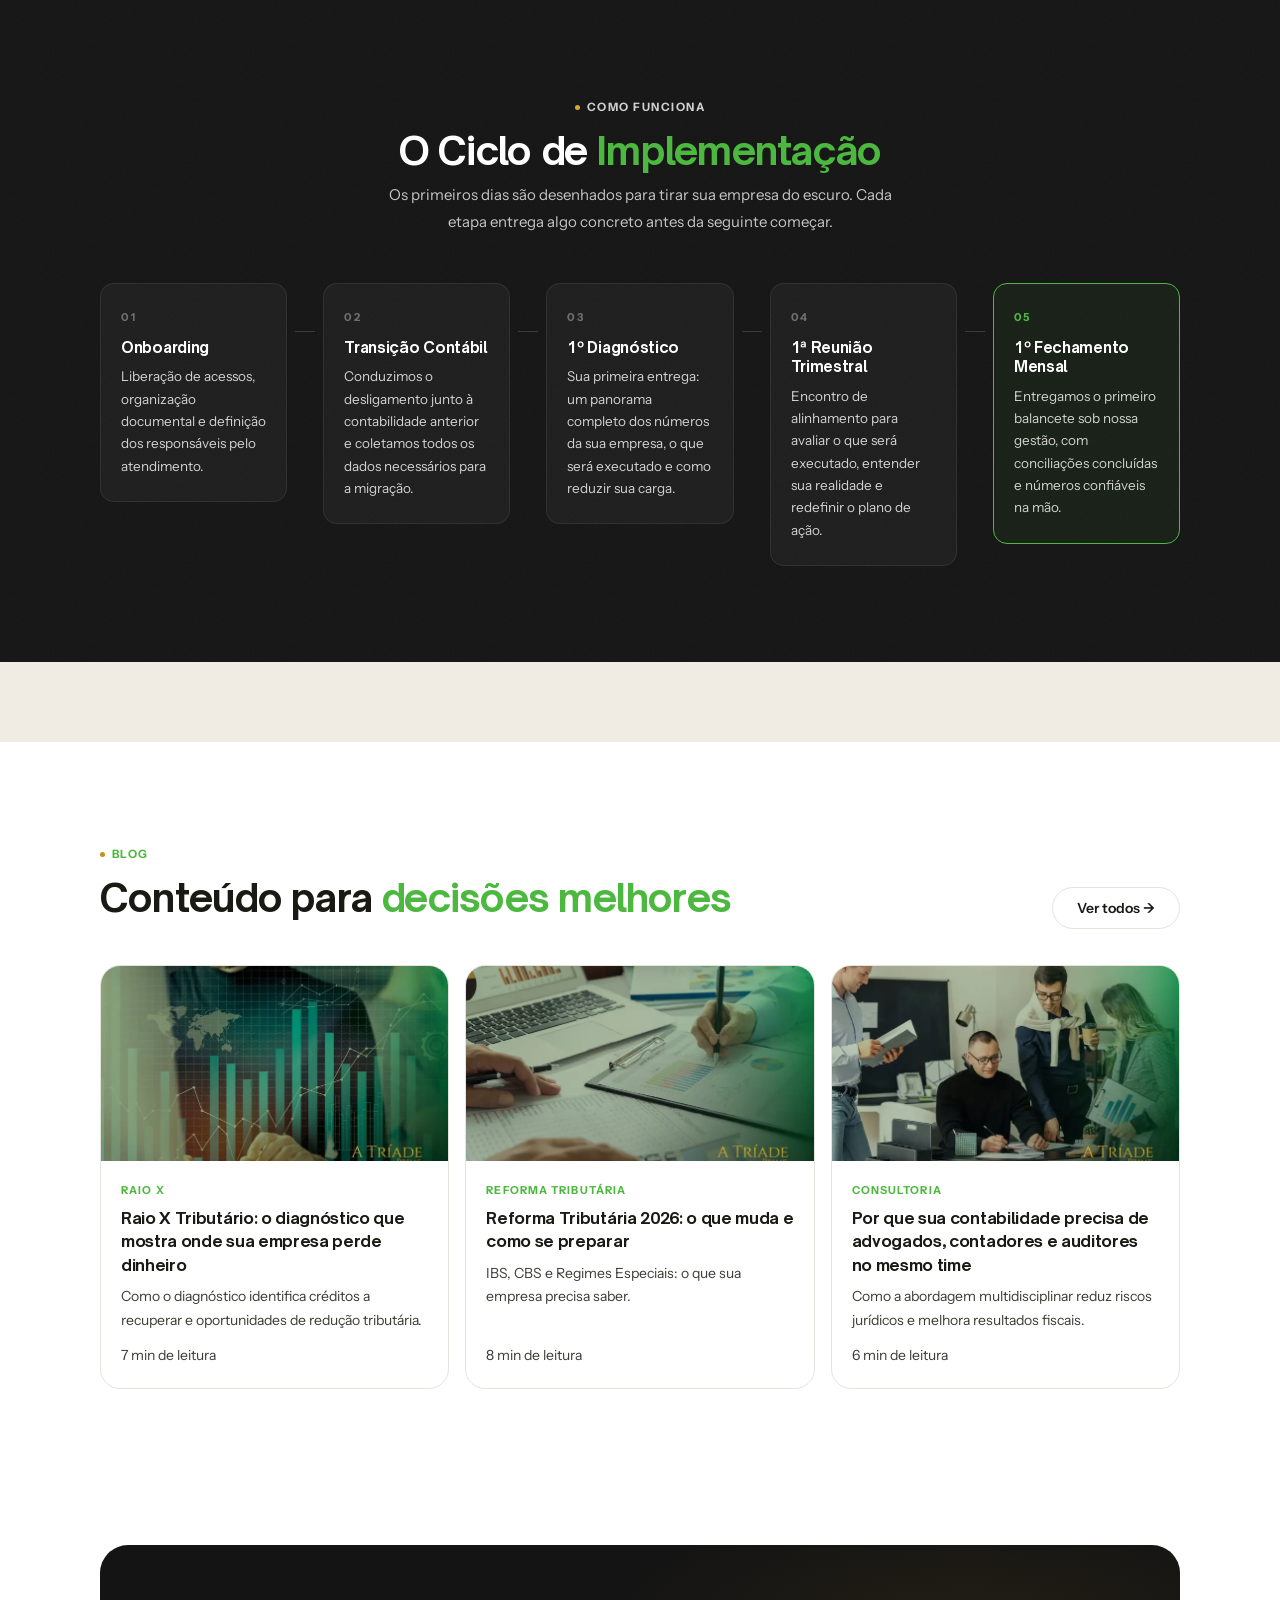
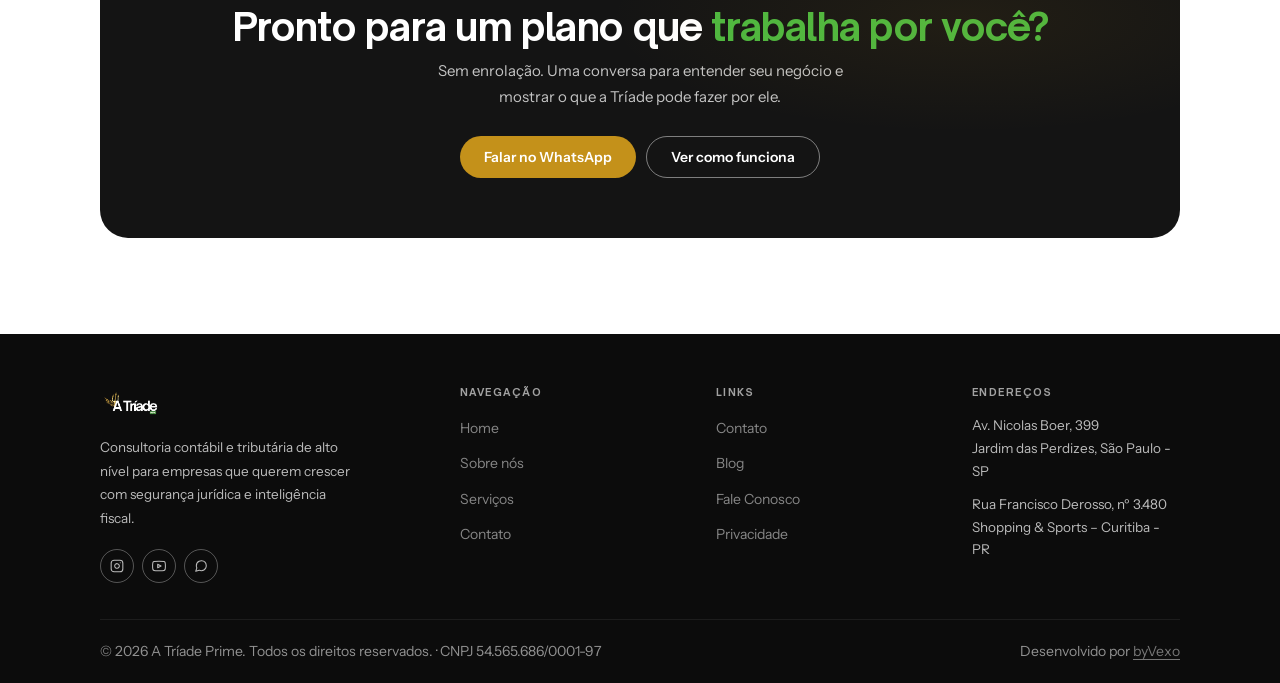
==== commit f249e5e0: "Add files via upload" ====
--- a/index.html
+++ b/index.html
@@ -367,9 +367,9 @@
 @media(max-width:640px){.comp-row{grid-template-columns:1fr 1fr;}.comp-crit{grid-column:1/-1;background:var(--g0);padding:10px 16px;font-size:13px;border-bottom:1px solid rgba(0,0,0,.07);}.comp-cell{padding:14px 16px;font-size:13.5px;}}
 
 /* Poseidon watermark */
-.hero-poseidon{position:absolute;right:-20px;bottom:0;height:95%;width:auto;opacity:.22;pointer-events:none;z-index:0;}
-@media(max-width:860px){.hero-poseidon{height:65%;opacity:.18;right:-10px;}}
-@media(max-width:480px){.hero-poseidon{height:50%;opacity:.14;}}
+.hero-poseidon{position:absolute;right:-20px;bottom:0;height:95%;width:auto;opacity:.32;pointer-events:none;z-index:0;}
+@media(max-width:860px){.hero-poseidon{height:70%;opacity:.26;right:-10px;}}
+@media(max-width:480px){.hero-poseidon{height:52%;opacity:.18;}}
 
 /* Hero tagline */
 .hero-tagline{font-size:clamp(1.05rem,2.2vw,1.25rem);font-weight:600;color:rgba(255,255,255,.88);margin-top:2px;margin-bottom:16px;line-height:1.35;}
@@ -472,7 +472,7 @@
     {
       "@type": "LocalBusiness",
       "@id": "https://www.triadeprime.com.br/#localbusiness-sp",
-      "name": "Tríade Prime — São Paulo",
+      "name": "Tríade Prime, São Paulo",
       "parentOrganization": { "@id": "https://www.triadeprime.com.br/#organization" },
       "url": "https://www.triadeprime.com.br/contato",
       "telephone": "+55-11-97443-2211",
@@ -505,7 +505,7 @@
     {
       "@type": "LocalBusiness",
       "@id": "https://www.triadeprime.com.br/#localbusiness-cwb",
-      "name": "Tríade Prime — Curitiba",
+      "name": "Tríade Prime, Curitiba",
       "parentOrganization": { "@id": "https://www.triadeprime.com.br/#organization" },
       "url": "https://www.triadeprime.com.br/contato",
       "telephone": "+55-11-97443-2211",
@@ -607,7 +607,7 @@
       <p>Três frentes integradas para mostrar exatamente onde sua empresa pode reduzir impostos e recuperar o que já é seu.</p>
     </div>
     <div class="srv-grid">
-      <article class="srv-card rv"><div class="srv-n">01</div><h3>Raio X Tributário</h3><p>Auditoria fiscal, estudo de regimes, identificação de créditos e análise da reforma tributária — integrados em um diagnóstico completo.</p><a href="/servicos#raio-x" class="srv-link">Saiba mais →</a></article>
+      <article class="srv-card rv"><div class="srv-n">01</div><h3>Raio X Tributário</h3><p>Auditoria fiscal, estudo de regimes, identificação de créditos e análise da reforma tributária, integrados em um diagnóstico completo.</p><a href="/servicos#raio-x" class="srv-link">Saiba mais →</a></article>
       <article class="srv-card rv d1"><div class="srv-n">02</div><h3>Assessoria Tributária</h3><p>Planejamento tributário estratégico, recuperação de créditos fiscais e gestão contínua da carga tributária com segurança jurídica total.</p><a href="/servicos#assessoria" class="srv-link">Saiba mais →</a></article>
       <article class="srv-card rv d2"><div class="srv-n">03</div><h3>Contabilidade</h3><p>Contabilidade estratégica focada em resultado. Suporte ágil, DREs, reuniões trimestrais e assessoria jurídica para crescer com inteligência.</p><a href="/servicos#contabilidade" class="srv-link">Saiba mais →</a></article>
     </div>
@@ -632,10 +632,10 @@
       </div>
     </div>
     <div class="metrics-grid rv d1" style="margin-top:20px;">
-      <div class="metric-card"><div class="metric-val green">95%</div><p class="metric-lbl">Conformidade Fiscal — mitigando risco de autuações e multas</p></div>
-      <div class="metric-card"><div class="metric-val gold">80%</div><p class="metric-lbl">ROI — o investimento se paga com o dinheiro que você já estava perdendo</p></div>
+      <div class="metric-card"><div class="metric-val green">95%</div><p class="metric-lbl">Conformidade Fiscal: mitigando risco de autuações e multas</p></div>
+      <div class="metric-card"><div class="metric-val gold">80%</div><p class="metric-lbl">ROI: o investimento se paga com o dinheiro que você já estava perdendo</p></div>
       <div class="metric-card"><div class="metric-val green">50%</div><p class="metric-lbl">Melhora no Fluxo de Caixa via recuperação de créditos tributários</p></div>
-      <div class="metric-card"><div class="metric-val gold">25%</div><p class="metric-lbl">Redução da Carga Tributária — média conquistada pelas nossas estratégias</p></div>
+      <div class="metric-card"><div class="metric-val gold">25%</div><p class="metric-lbl">Redução da Carga Tributária: média conquistada pelas nossas estratégias</p></div>
     </div>
   </div>
 </section>
@@ -700,7 +700,7 @@
       <div class="comp-row">
         <div class="comp-cell comp-crit">Foco</div>
         <div class="comp-cell comp-tp">Planejamento tributário</div>
-        <div class="comp-cell comp-mkt">Conformidade prática — emite guias e parte para o próximo cliente</div>
+        <div class="comp-cell comp-mkt">Conformidade prática: emite guias e parte para o próximo cliente</div>
       </div>
       <div class="comp-row">
         <div class="comp-cell comp-crit">Personalização</div>
@@ -715,7 +715,7 @@
       <div class="comp-row">
         <div class="comp-cell comp-crit">Carteira</div>
         <div class="comp-cell comp-tp">Não trabalhamos em escala</div>
-        <div class="comp-cell comp-mkt">Escala — você é só mais um entre centenas</div>
+        <div class="comp-cell comp-mkt">Escala: você é só mais um entre centenas</div>
       </div>
     </div>
   </div>
@@ -744,7 +744,7 @@
       <div class="impl-step">
         <div class="impl-num">03</div>
         <h4>1&#186; Diagn&#243;stico</h4>
-        <p>Sua primeira entrega: um panorama completo dos n&#250;meros da sua empresa — o que ser&#225; executado e como reduzir sua carga.</p>
+        <p>Sua primeira entrega: um panorama completo dos n&#250;meros da sua empresa, o que ser&#225; executado e como reduzir sua carga.</p>
       </div>
       <div class="impl-connector"></div>
       <div class="impl-step">
@@ -782,7 +782,7 @@
   <div style="padding:20px;flex:1;display:flex;flex-direction:column;">
     <span style="font-size:11px;font-weight:700;letter-spacing:.1em;text-transform:uppercase;color:var(--g6);margin-bottom:8px;display:block;">Reforma Tributária</span>
     <h3 style="font-size:1rem;line-height:1.45;margin-bottom:8px;color:var(--ink);">Reforma Tributária 2026: o que muda e como se preparar</h3>
-    <p style="font-size:14px;color:var(--mid);line-height:1.7;margin-bottom:12px;flex:1;">IBS, CBS e Regimes Especiais — o que sua empresa precisa saber.</p>
+    <p style="font-size:14px;color:var(--mid);line-height:1.7;margin-bottom:12px;flex:1;">IBS, CBS e Regimes Especiais: o que sua empresa precisa saber.</p>
     <div style="font-size:14px;color:var(--mid);">8 min de leitura</div>
   </div>
 </a><a href="/blog/equipe-multidisciplinar-contabilidade" class="bc-card rv d2">
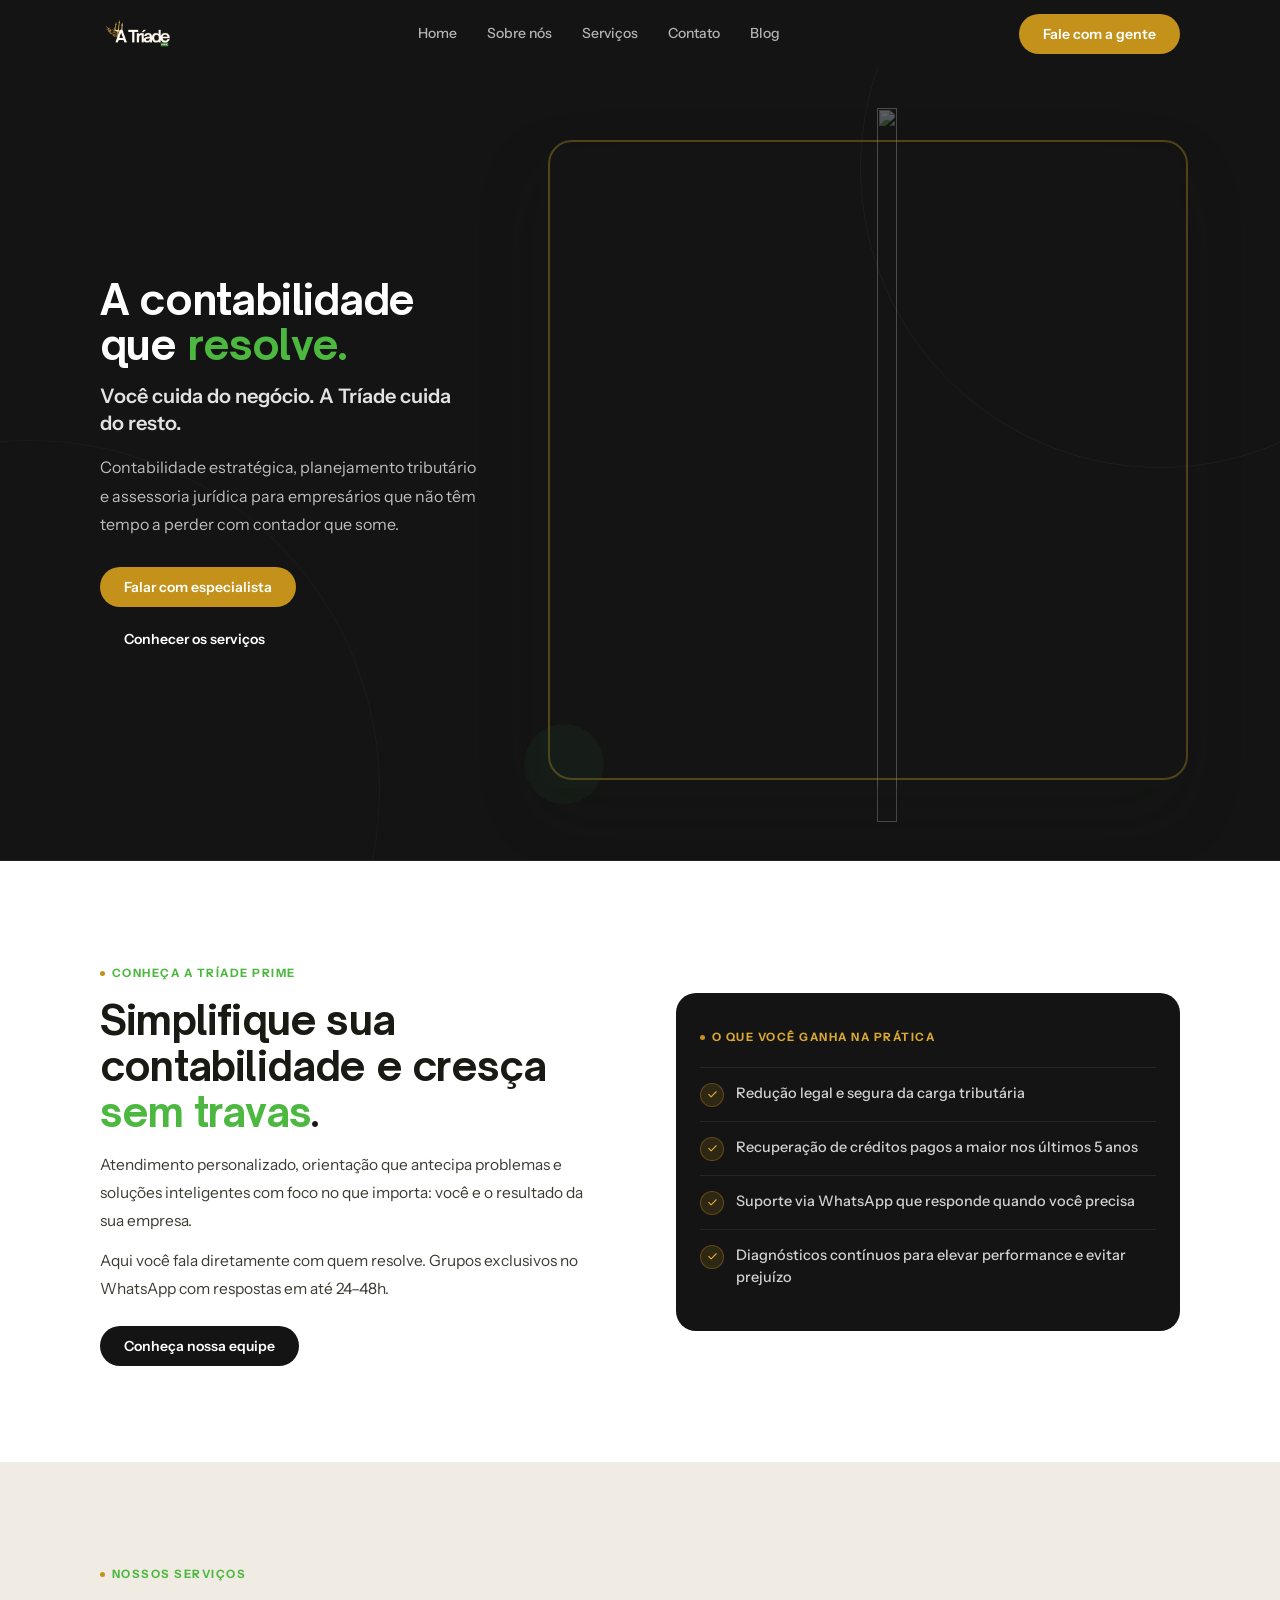
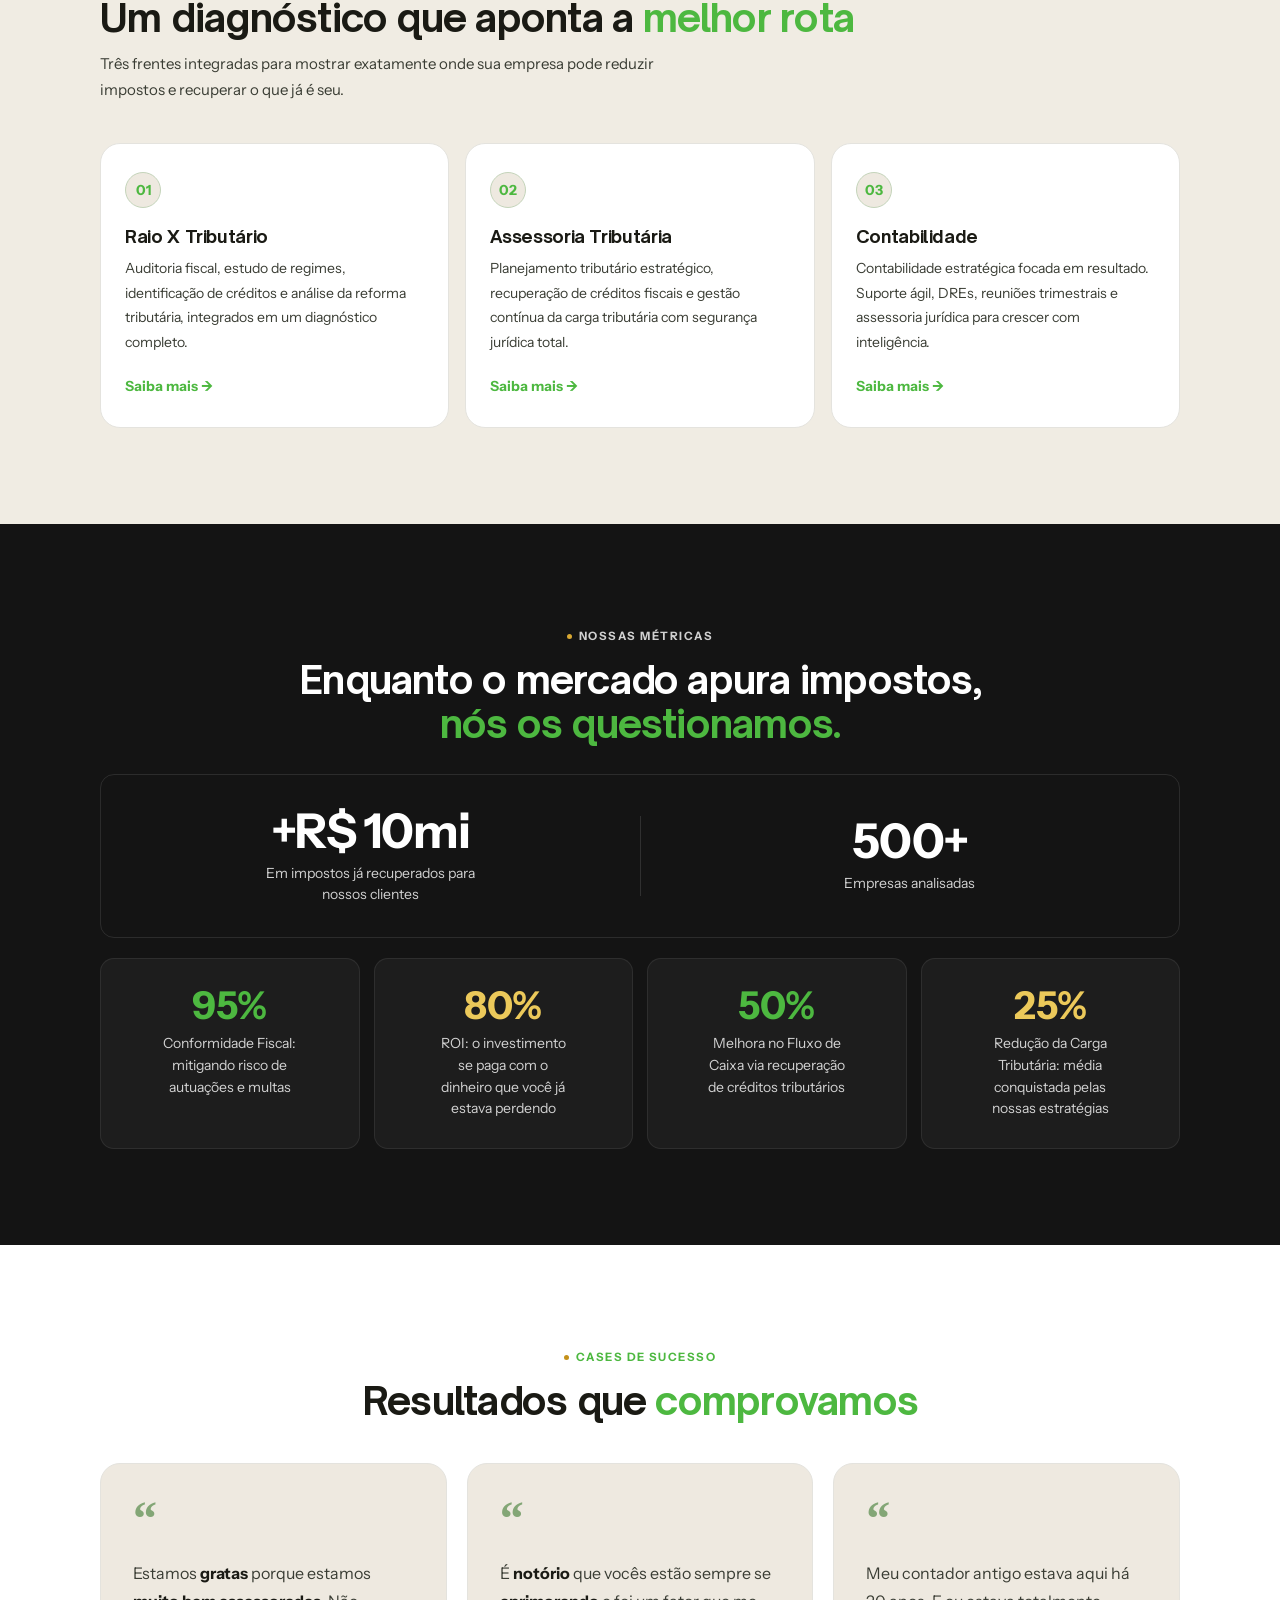
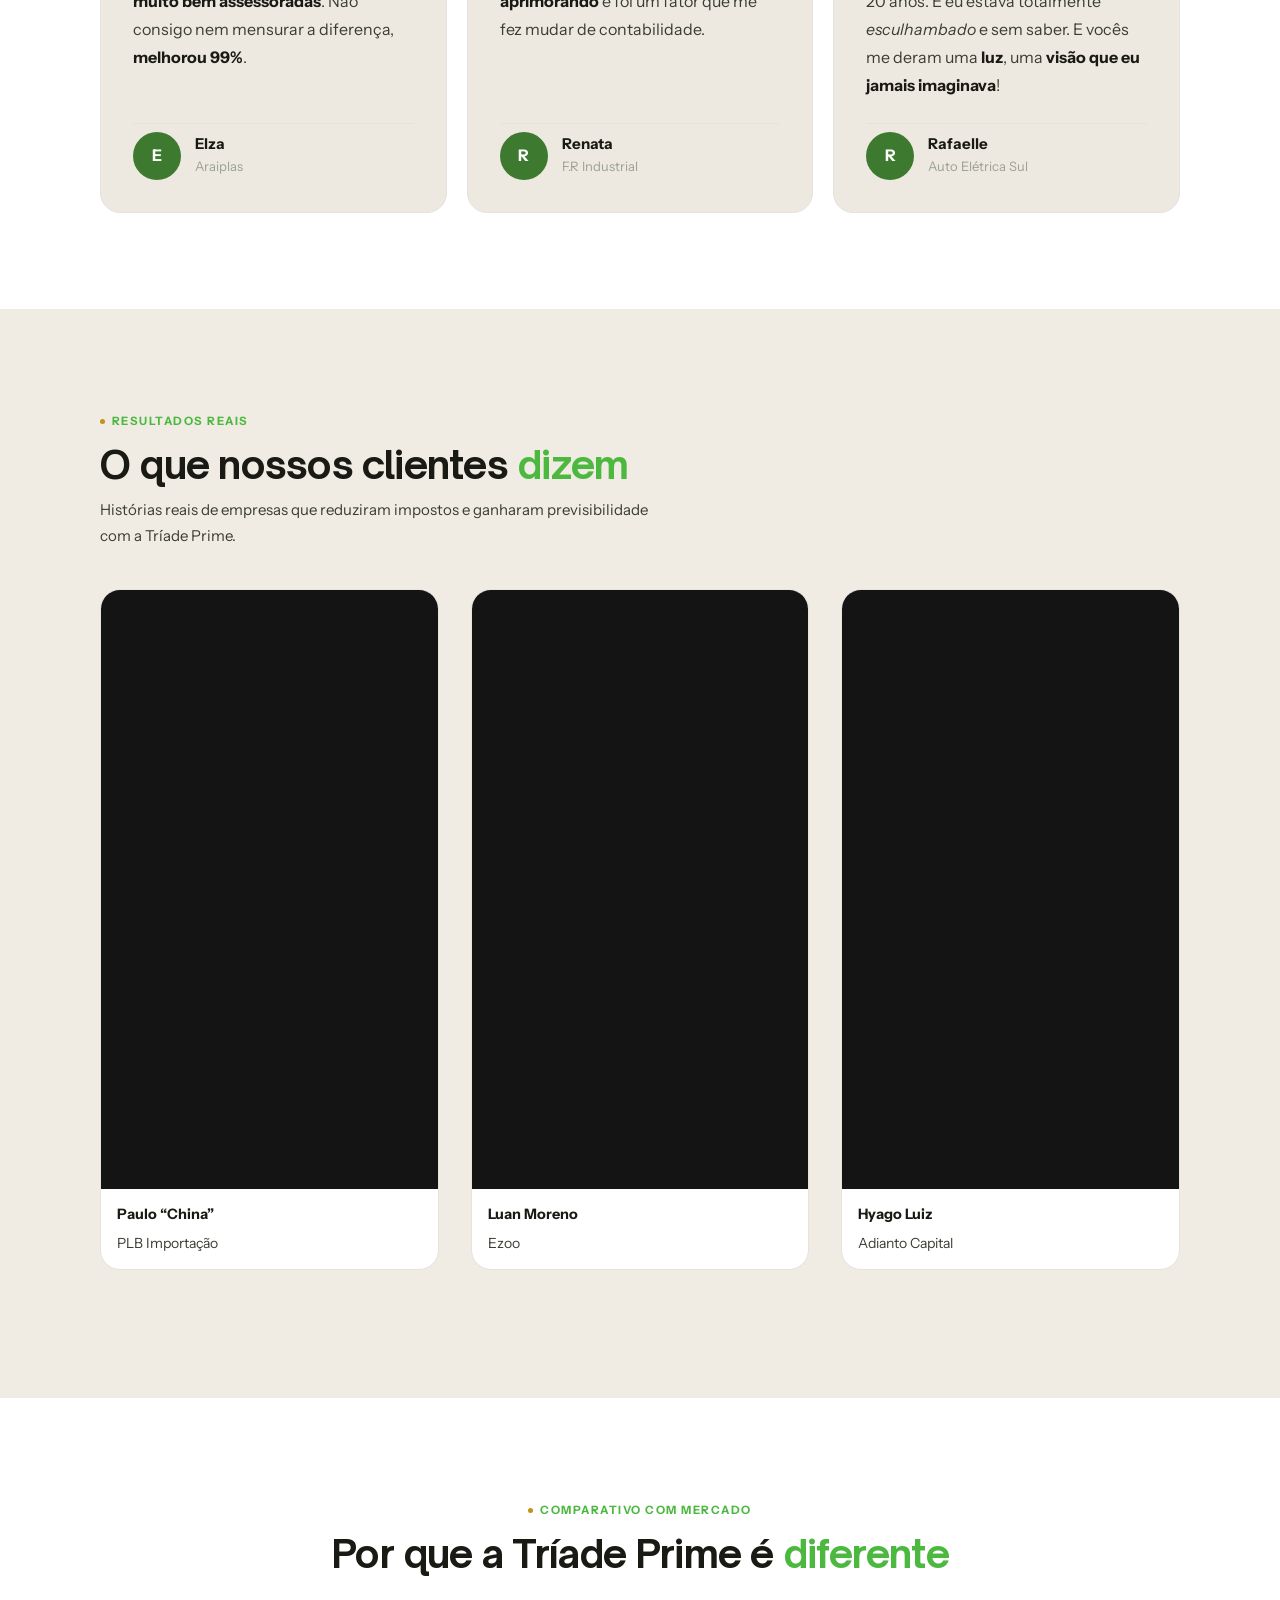
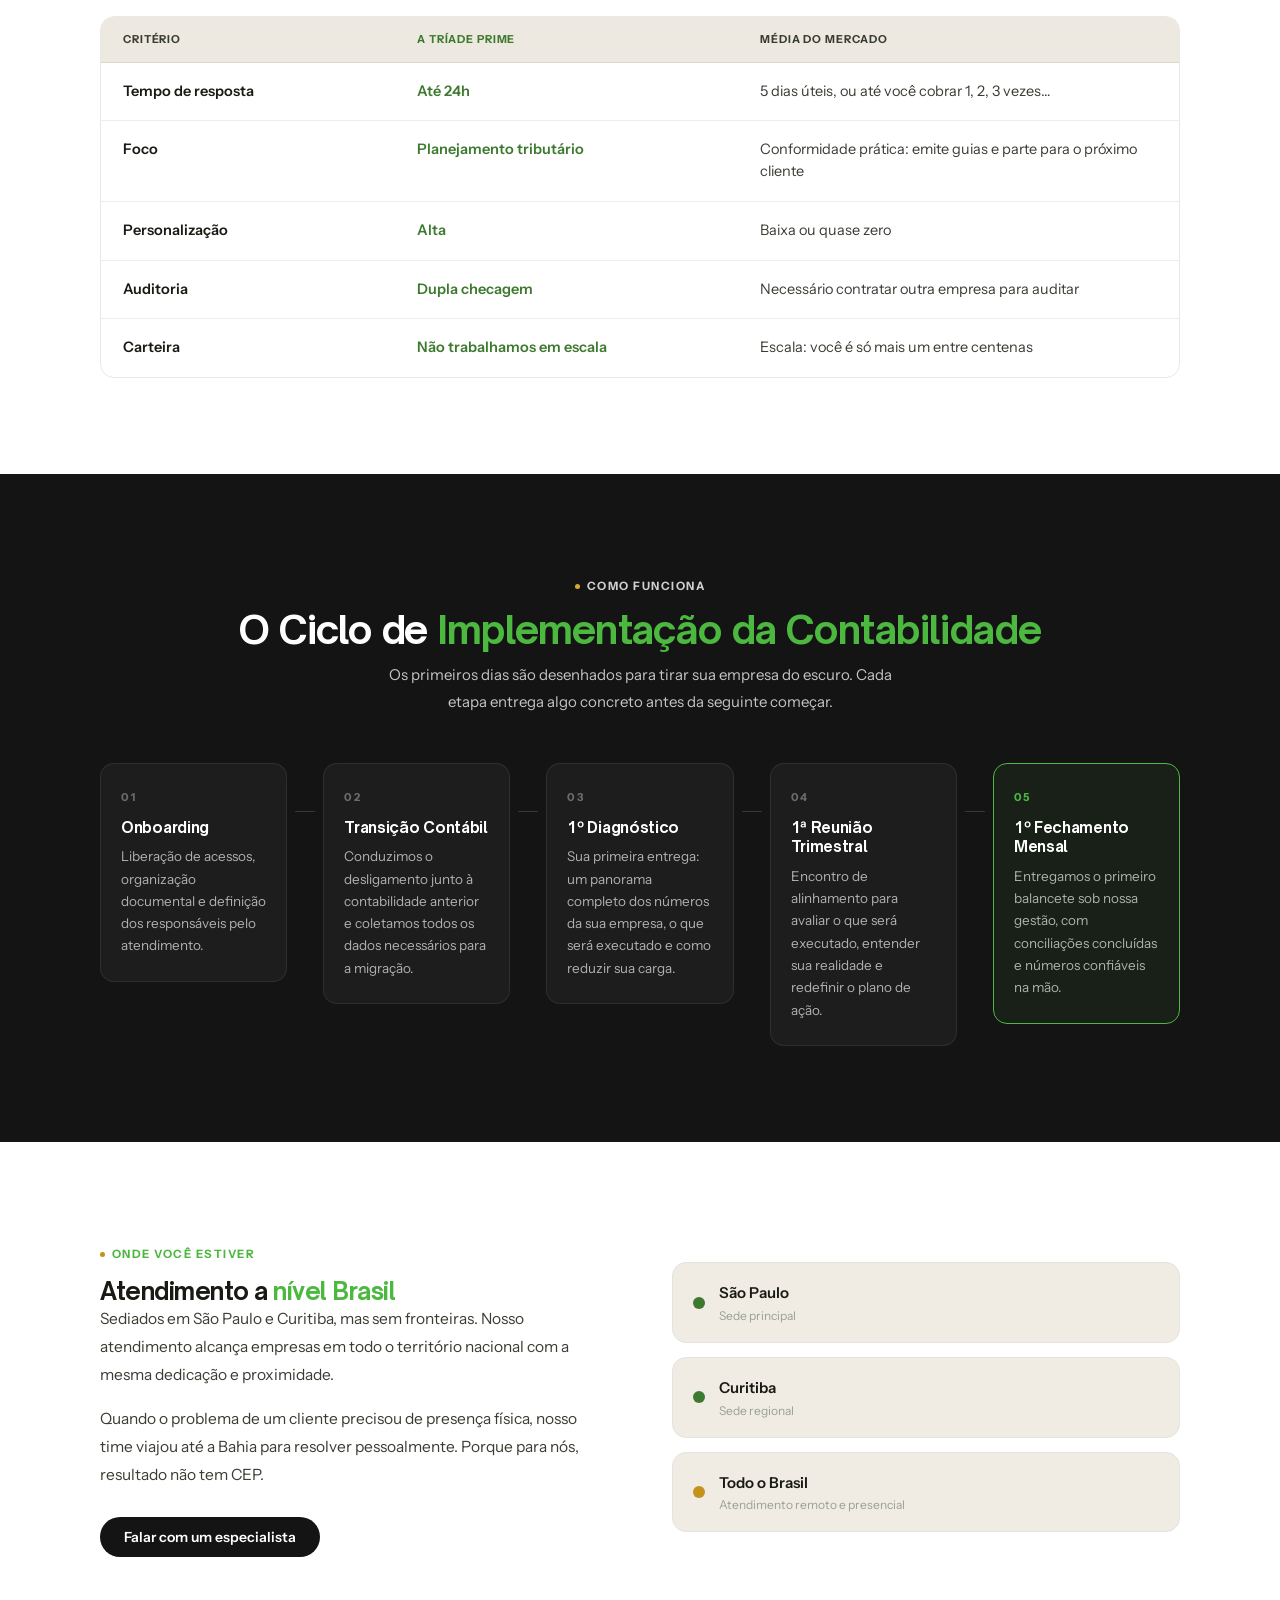
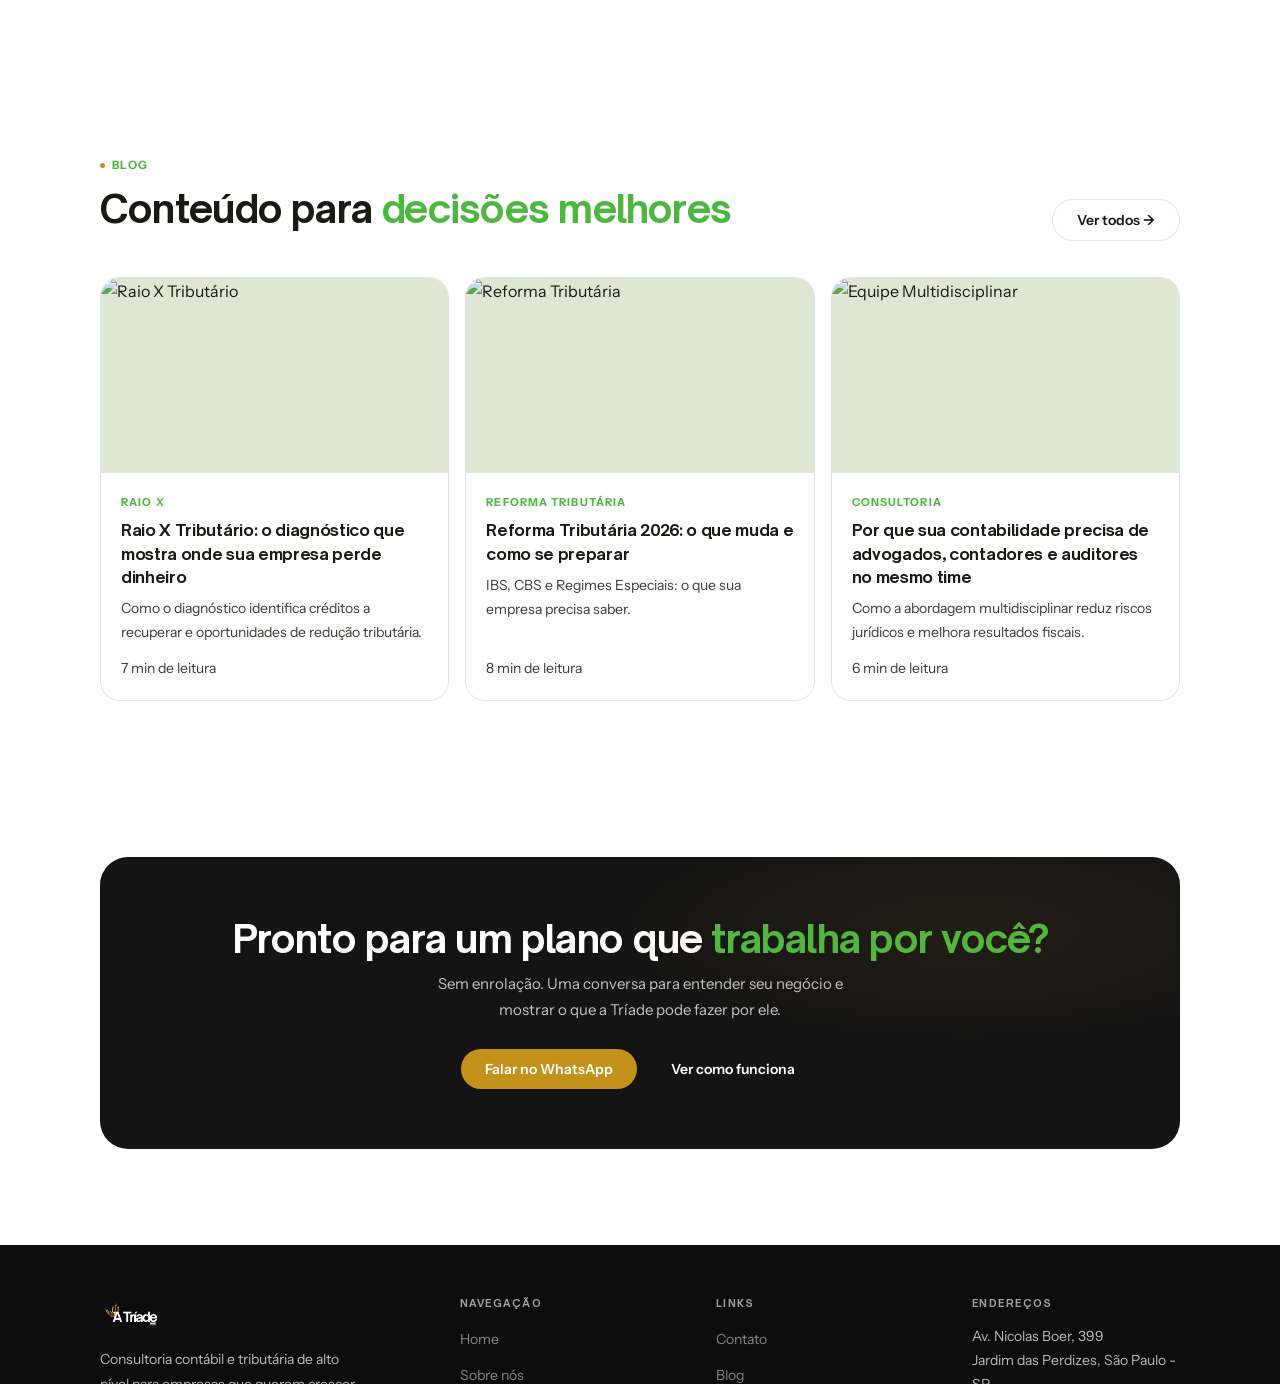
==== commit c05f4eea: "Add files via upload" ====
--- a/index.html
+++ b/index.html
@@ -1,6 +1,14 @@
 ﻿<!DOCTYPE html>
 <html lang="pt-BR" hreflang="pt-BR">
 <head>
+<!-- Google tag (gtag.js) -->
+<script async src="https://www.googletagmanager.com/gtag/js?id=G-FQNEXTT1LM"></script>
+<script>
+  window.dataLayer = window.dataLayer || [];
+  function gtag(){dataLayer.push(arguments);}
+  gtag('js', new Date());
+  gtag('config', 'G-FQNEXTT1LM');
+</script>
 <meta charset="UTF-8"/>
 <meta name="robots" content="index, follow"/>
 <meta name="viewport" content="width=device-width,initial-scale=1.0"/>
@@ -21,10 +29,13 @@
 <meta property="og:url" content="https://www.triadeprime.com.br/"/>
 <meta property="og:type" content="website"/>
 
-<link rel="preconnect" href="https://fonts.googleapis.com"/>
+<link rel="preload" href="img/triadeprime-socios-sm.webp" as="image" type="image/webp" media="(max-width:768px)" fetchpriority="high"/>
+<link rel="preload" href="img/triadeprime-socios.webp" as="image" type="image/webp" media="(min-width:769px)" fetchpriority="high"/>
+<link rel="preload" href="fonts/OpenSauceOne-Bold.woff2" as="font" type="font/woff2" crossorigin/>
 <link rel="preconnect" href="https://fonts.gstatic.com" crossorigin/>
-<link href="https://fonts.googleapis.com/css2?family=Instrument+Sans:ital,wght@0,400;0,500;0,600;0,700;1,400;1,600&display=swap" rel="stylesheet"/>
+<link rel="preload" href="https://fonts.googleapis.com/css2?family=Instrument+Sans:ital,wght@0,400;0,500;0,600;0,700;1,400;1,600&display=swap" as="style" onload="this.onload=null;this.rel='stylesheet'"/><noscript><link href="https://fonts.googleapis.com/css2?family=Instrument+Sans:ital,wght@0,400;0,500;0,600;0,700;1,400;1,600&display=swap" rel="stylesheet"/></noscript>
 <style>
+@font-face{font-family:'Open Sauce One';src:url('fonts/OpenSauceOne-Bold.woff2') format('woff2');font-weight:700;font-style:normal;font-display:swap;}
 /* TOKENS */
 :root{
   --g9:#0c0c0c; --g8:#141414; --g7:#1c1c1c; --g6:#4db840; --g5:#3d7a30;
@@ -33,6 +44,7 @@
   --ink:#1a1a14; --mid:#3a3d34; --faint:#9aa094;
   --rule:#e4e3de; --paper:#f0ece3; --white:#ffffff;
   --f:'Instrument Sans',system-ui,sans-serif;
+  --fh:'Open Sauce One','Instrument Sans',system-ui,sans-serif;
   --r8:8px; --r14:14px; --r20:20px; --r28:28px; --rp:9999px;
   --ease:cubic-bezier(.4,0,.2,1);
 }
@@ -48,7 +60,7 @@
 @media(min-width:1000px){.w{padding:0 40px;}}
 
 /* TYPE — base */
-h1,h2,h3,h4{font-family:var(--f);font-weight:700;color:var(--ink);letter-spacing:-.02em;line-height:1.15;}
+h1,h2,h3,h4{font-family:var(--fh);font-weight:700;color:var(--ink);letter-spacing:-.02em;line-height:1.15;}
 p{line-height:1.7;}
 
 /* KEY RULE: dark sections force all text white */
@@ -290,7 +302,7 @@
 .yt-wrap{position:relative;border-radius:var(--r20);overflow:hidden;aspect-ratio:16/9;background:var(--g7);box-shadow:0 24px 60px rgba(0,0,0,.5);}
 .yt-wrap iframe{position:absolute;inset:0;width:100%;height:100%;border:none;}
 .sec-dk .sh{margin-bottom:28px;}
-.testi-grid{display:grid;gap:16px;margin-top:36px;}
+.testi-grid{display:grid;gap:32px;margin-top:36px;}
 @media(min-width:640px){.testi-grid{grid-template-columns:repeat(3,1fr);}}
 .tc{border:1px solid var(--rule);border-radius:var(--r20);overflow:hidden;background:var(--white);transition:.28s var(--ease);}
 .tc:hover{transform:translateY(-3px);box-shadow:0 12px 36px rgba(14,24,18,.1);}
@@ -353,6 +365,21 @@
 .case-name{font-size:1.15rem;font-weight:700;margin-bottom:12px;color:var(--ink);letter-spacing:-.01em;}
 .case-desc{font-size:14.5px;color:var(--mid);line-height:1.72;flex:1;}
 
+/* Written testimonials */
+.wt-grid{display:grid;gap:20px;margin-top:36px;}
+@media(min-width:640px){.wt-grid{grid-template-columns:repeat(3,1fr);}}
+.wt-card{background:var(--g0);border:1px solid var(--rule);border-radius:var(--r20);padding:36px 32px 32px;display:flex;flex-direction:column;gap:24px;transition:.28s var(--ease);min-height:280px;}
+.wt-card:hover{transform:translateY(-3px);box-shadow:0 12px 36px rgba(14,24,18,.09);}
+.wt-quote{font-size:48px;font-weight:700;color:var(--g5);line-height:.8;margin-bottom:-4px;font-family:Georgia,serif;opacity:.6;}
+.wt-text{font-size:16px;line-height:1.75;color:var(--mid);flex:1;}
+.wt-text strong{color:var(--ink);font-weight:700;}
+.wt-text em{font-style:italic;color:var(--mid);font-weight:400;}
+.wt-author{display:flex;align-items:center;gap:14px;padding-top:8px;border-top:1px solid var(--rule);}
+.wt-avatar{width:48px;height:48px;border-radius:50%;background:var(--g5);flex-shrink:0;display:flex;align-items:center;justify-content:center;font-size:16px;font-weight:700;color:var(--white);overflow:hidden;}
+.wt-avatar img{width:100%;height:100%;object-fit:cover;}
+.wt-name{font-size:15px;font-weight:700;color:var(--ink);line-height:1.3;}
+.wt-company{font-size:13px;color:var(--faint);margin-top:2px;}
+
 /* Comparativo */
 .comp-table{border-radius:var(--r14);overflow:hidden;border:1px solid rgba(0,0,0,.09);}
 .comp-row{display:grid;grid-template-columns:1.2fr 1.4fr 1.8fr;gap:0;}
@@ -365,6 +392,18 @@
 .comp-head .comp-tp{color:var(--g5);}
 .comp-head .comp-crit{color:var(--mid);}
 @media(max-width:640px){.comp-row{grid-template-columns:1fr 1fr;}.comp-crit{grid-column:1/-1;background:var(--g0);padding:10px 16px;font-size:13px;border-bottom:1px solid rgba(0,0,0,.07);}.comp-cell{padding:14px 16px;font-size:13.5px;}}
+
+/* Brasil section */
+.brasil-sec{}
+.brasil-inner{display:grid;gap:40px;align-items:center;}
+@media(min-width:760px){.brasil-inner{grid-template-columns:1fr 1fr;gap:64px;}}
+.brasil-nodes{display:flex;flex-direction:column;gap:14px;}
+.brasil-node{display:flex;align-items:center;gap:14px;padding:16px 20px;border-radius:var(--r14);background:var(--paper);border:1px solid var(--rule);}
+.brasil-node-dot{width:12px;height:12px;border-radius:50%;flex-shrink:0;}
+.brasil-node-dot.main{background:var(--g5);}
+.brasil-node-dot.reach{background:var(--au);}
+.brasil-node span{font-size:15px;font-weight:600;color:var(--ink);}
+.brasil-node small{font-size:12px;font-weight:400;color:var(--faint);display:block;}
 
 /* Poseidon watermark */
 .hero-poseidon{position:absolute;right:-20px;bottom:0;height:95%;width:auto;opacity:.32;pointer-events:none;z-index:0;}
@@ -400,7 +439,6 @@
 .impl-connector::after{content:'';display:block;width:20px;height:1px;background:rgba(255,255,255,.15);}
 @media(max-width:860px){.impl-connector{display:none;}}
 </style>
-<link rel="stylesheet" href="style.css">
 <link rel="manifest" href="manifest.json">
 <script type="application/ld+json">
 {
@@ -540,8 +578,9 @@
 </head>
 <body>
 <header class="hdr">
+
   <div class="hdr-in">
-    <a href="/" aria-label="A Tríade Prime"><img class="hdr-logo" src="img/Logo principal.png" alt="Tríade Prime" style="height:44px;width:auto;"></a>
+    <a href="/" aria-label="A Tríade Prime"><img class="hdr-logo" src="img/Logo principal.png" alt="Tríade Prime" style="height:44px;width:auto;" width="78" height="44"></a>
     <nav class="hdr-nav" aria-label="Principal">
       <a href="/">Home</a><a href="/sobre-nos">Sobre nós</a><a href="/servicos">Serviços</a>
       <a href="/contato">Contato</a><a href="/blog">Blog</a>
@@ -560,8 +599,8 @@
 <main>
 
 <section class="hero">
-  <div class="hero-bg"><img class="hero-poseidon" src="img/Poseidon.png" alt="" aria-hidden="true"><div class="hero-deco"><div class="hero-deco-c1"></div><div class="hero-deco-c2"></div><div class="hero-deco-c3"></div><div class="hero-deco-l1"></div><div class="hero-deco-l2"></div><div class="hero-deco-l3"></div><div class="hero-deco-dot hero-deco-dot1"></div><div class="hero-deco-dot hero-deco-dot2"></div><div class="hero-deco-dot hero-deco-dot3"></div><div class="hero-deco-line"></div></div>
-  <img class="hero-bg-trident" style="display:none;" src="[data-uri]" alt="" aria-hidden="true"/></div>
+  <div class="hero-bg"><img class="hero-poseidon" src="img/Poseidon.webp" alt="" aria-hidden="true" loading="lazy" width="540" height="960"><div class="hero-deco"><div class="hero-deco-c1"></div><div class="hero-deco-c2"></div><div class="hero-deco-c3"></div><div class="hero-deco-l1"></div><div class="hero-deco-l2"></div><div class="hero-deco-l3"></div><div class="hero-deco-dot hero-deco-dot1"></div><div class="hero-deco-dot hero-deco-dot2"></div><div class="hero-deco-dot hero-deco-dot3"></div><div class="hero-deco-line"></div></div>
+  </div>
   <div class="hero-inner">
     <div class="hero-text">
       <h1>A contabilidade que <em style="color:var(--g6) !important;font-style:normal;">resolve.</em></h1>
@@ -573,7 +612,7 @@
       </div>
     </div>
     <div class="hero-img-col">
-      <img src="equipe.jpg" alt="Equipe Tríade Prime" loading="eager">
+      <img src="img/triadeprime-socios.webp" srcset="img/triadeprime-socios-sm.webp 450w, img/triadeprime-socios.webp 900w" sizes="(max-width:768px) 450px, 900px" alt="Sócios Tríade Prime" loading="eager" fetchpriority="high" width="900" height="600">
     </div>
   </div>
 </section>
@@ -646,39 +685,49 @@
       <div class="eyebrow">Cases de Sucesso</div>
       <h2>Resultados que <em>comprovamos</em></h2>
     </div>
-    <div class="cases-grid rv d1">
-      <div class="case-card">
-        <div class="case-tag">Importação</div>
-        <h3 class="case-name">PLB Importadora</h3>
-        <p class="case-desc">Consultoria e suporte jurídico para tomada de decisões operacionais complexas. Alinhamento fiscal e aduaneiro nas rotinas de importação do maior fornecedor de artigos religiosos e aço inox do Brasil.</p>
-      </div>
-      <div class="case-card">
-        <div class="case-tag">E-commerce</div>
-        <h3 class="case-name">Ezoo</h3>
-        <p class="case-desc">Implementação do TTD 478 e TTS, regimes especiais de tributação em Santa Catarina e Minas Gerais. Estratégia fiscal alinhada à logística de um e-commerce nacional com alíquota de 0,49%.</p>
-      </div>
-      <div class="case-card">
-        <div class="case-tag">Cosméticos</div>
-        <h3 class="case-name">Elienay</h3>
-        <p class="case-desc">Mais de R$&#160;857 mil em ICMS-ST recuperados, somados ao retorno de R$&#160;321 mil em PIS/COFINS para o caixa. Planejamento tributário especializado para e-commerce de cosméticos.</p>
-      </div>
-    </div>
-  </div>
-</section>
-
-<section class="sec sec-pa" style="padding-bottom:80px;">
+    <div class="wt-grid rv d1">
+      <article class="wt-card">
+        <div class="wt-quote">&#8220;</div>
+        <p class="wt-text">Estamos <strong>gratas</strong> porque estamos <strong>muito bem assessoradas</strong>. Não consigo nem mensurar a diferença, <strong>melhorou 99%</strong>.</p>
+        <div class="wt-author">
+          <div class="wt-avatar">E</div>
+          <div><div class="wt-name">Elza</div><div class="wt-company">Araiplas</div></div>
+        </div>
+      </article>
+      <article class="wt-card">
+        <div class="wt-quote">&#8220;</div>
+        <p class="wt-text">É <strong>notório</strong> que vocês estão sempre se <strong>aprimorando</strong> e foi um fator que me fez mudar de contabilidade.</p>
+        <div class="wt-author">
+          <div class="wt-avatar">R</div>
+          <div><div class="wt-name">Renata</div><div class="wt-company">F.R Industrial</div></div>
+        </div>
+      </article>
+      <article class="wt-card">
+        <div class="wt-quote">&#8220;</div>
+        <p class="wt-text">Meu contador antigo estava aqui há 20 anos. E eu estava totalmente <em>esculhambado</em> e sem saber. E vocês me deram uma <strong>luz</strong>, uma <strong>visão que eu jamais imaginava</strong>!</p>
+        <div class="wt-author">
+          <div class="wt-avatar">R</div>
+          <div><div class="wt-name">Rafaelle</div><div class="wt-company">Auto Elétrica Sul</div></div>
+        </div>
+      </article>
+    </div>
+  </div>
+</section>
+
+<section class="sec sec-pa">
   <div class="w">
     <div class="sh rv">
       <div class="eyebrow">Resultados reais</div>
       <h2>O que nossos clientes <em>dizem</em></h2>
       <p>Histórias reais de empresas que reduziram impostos e ganharam previsibilidade com a Tríade Prime.</p>
     </div>
-    <div class="testi-grid">
+    <div class="testi-grid" style="margin-bottom:32px;">
       <article class="tc rv"><div class="tc-vid"><iframe src="https://www.youtube-nocookie.com/embed/CCN5-ToOuMw?rel=0&modestbranding=1" title="Depoimento" allow="accelerometer; autoplay; clipboard-write; encrypted-media; gyroscope; picture-in-picture" allowfullscreen loading="lazy"></iframe></div><div class="tc-info"><b>Paulo &#8220;China&#8221;</b><span>PLB Importação</span></div></article>
       <article class="tc rv d1"><div class="tc-vid"><iframe src="https://www.youtube-nocookie.com/embed/Gebl146vsPM?rel=0&modestbranding=1" title="Depoimento" allow="accelerometer; autoplay; clipboard-write; encrypted-media; gyroscope; picture-in-picture" allowfullscreen loading="lazy"></iframe></div><div class="tc-info"><b>Luan Moreno</b><span>Ezoo</span></div></article>
-      <article class="tc rv d2"><div class="tc-vid"><iframe src="https://www.youtube-nocookie.com/embed/KIPO2S1gJn0?rel=0&modestbranding=1" title="Depoimento" allow="accelerometer; autoplay; clipboard-write; encrypted-media; gyroscope; picture-in-picture" allowfullscreen loading="lazy"></iframe></div><div class="tc-info"><b>Márcia e Elza</b><span>Aralplas</span></div></article>
-    </div>
-  </div>
+      <article class="tc rv d2"><div class="tc-vid"><iframe src="https://www.youtube-nocookie.com/embed/QEjAQLrBuNU?rel=0&modestbranding=1" title="Depoimento" allow="accelerometer; autoplay; clipboard-write; encrypted-media; gyroscope; picture-in-picture" allowfullscreen loading="lazy"></iframe></div><div class="tc-info"><b>Hyago Luiz</b><span>Adianto Capital</span></div></article>
+    </div>
+  </div>
+</section>
 
 <section class="sec sec-lt comp-sec">
   <div class="w">
@@ -725,7 +774,7 @@
   <div class="w">
     <div class="sh center rv">
       <div class="eyebrow">Como funciona</div>
-      <h2>O Ciclo de <em>Implementa&#231;&#227;o</em></h2>
+      <h2>O Ciclo de <em>Implementa&#231;&#227;o da Contabilidade</em></h2>
       <p>Os primeiros dias s&#227;o desenhados para tirar sua empresa do escuro. Cada etapa entrega algo concreto antes da seguinte come&#231;ar.</p>
     </div>
     <div class="impl-steps rv d1">
@@ -760,7 +809,35 @@
       </div>
     </div>
   </div>
-</section></section>
+</section>
+
+<section class="sec sec-lt brasil-sec">
+  <div class="w">
+    <div class="brasil-inner rv">
+      <div>
+        <div class="eyebrow" style="margin-bottom:14px;">Onde você estiver</div>
+        <h2>Atendimento a <em>nível Brasil</em></h2>
+        <p style="color:var(--mid);font-size:15.5px;line-height:1.8;margin-bottom:16px;">Sediados em São Paulo e Curitiba, mas sem fronteiras. Nosso atendimento alcança empresas em todo o território nacional com a mesma dedicação e proximidade.</p>
+        <p style="color:var(--mid);font-size:15.5px;line-height:1.8;margin-bottom:28px;">Quando o problema de um cliente precisou de presença física, nosso time viajou até a Bahia para resolver pessoalmente. Porque para nós, resultado não tem CEP.</p>
+        <a href="/contato" class="btn btn-dk">Falar com um especialista</a>
+      </div>
+      <div class="brasil-nodes rv d1">
+        <div class="brasil-node">
+          <div class="brasil-node-dot main"></div>
+          <div><span>São Paulo</span><small>Sede principal</small></div>
+        </div>
+        <div class="brasil-node">
+          <div class="brasil-node-dot main"></div>
+          <div><span>Curitiba</span><small>Sede regional</small></div>
+        </div>
+        <div class="brasil-node">
+          <div class="brasil-node-dot reach"></div>
+          <div><span>Todo o Brasil</span><small>Atendimento remoto e presencial</small></div>
+        </div>
+      </div>
+    </div>
+  </div>
+</section>
 
 <section class="sec sec-lt">
   <div class="w">
@@ -770,7 +847,7 @@
     </div>
     <div class="blog-g" style="margin-top:36px;">
       <a href="/blog/raio-x-tributario-diagnostico" class="bc-card rv ">
-  <div style="aspect-ratio:16/9;overflow:hidden;background:var(--g1);"><img src="[data-uri]" alt="Raio X Tributário: o diagnóstico que mostra onde sua empresa perde dinheiro" loading="lazy" width="700" height="394" style="width:100%;height:100%;object-fit:cover;transition:transform .5s;"/></div>
+  <div style="aspect-ratio:16/9;overflow:hidden;background:var(--g1);"><img src="img/thumb-raio-x.webp" alt="Raio X Tributário" loading="lazy" width="480" height="270"></div>
   <div style="padding:20px;flex:1;display:flex;flex-direction:column;">
     <span style="font-size:11px;font-weight:700;letter-spacing:.1em;text-transform:uppercase;color:var(--g6);margin-bottom:8px;display:block;">Raio X</span>
     <h3 style="font-size:1rem;line-height:1.45;margin-bottom:8px;color:var(--ink);">Raio X Tributário: o diagnóstico que mostra onde sua empresa perde dinheiro</h3>
@@ -778,7 +855,7 @@
     <div style="font-size:14px;color:var(--mid);">7 min de leitura</div>
   </div>
 </a><a href="/blog/reforma-tributaria-2026" class="bc-card rv d1">
-  <div style="aspect-ratio:16/9;overflow:hidden;background:var(--g1);"><img src="[data-uri]" alt="Reforma Tributária 2026: o que muda e como se preparar" loading="lazy" width="700" height="394" style="width:100%;height:100%;object-fit:cover;transition:transform .5s;"/></div>
+  <div style="aspect-ratio:16/9;overflow:hidden;background:var(--g1);"><img src="img/thumb-reforma.webp" alt="Reforma Tributária" loading="lazy" width="480" height="270"></div>
   <div style="padding:20px;flex:1;display:flex;flex-direction:column;">
     <span style="font-size:11px;font-weight:700;letter-spacing:.1em;text-transform:uppercase;color:var(--g6);margin-bottom:8px;display:block;">Reforma Tributária</span>
     <h3 style="font-size:1rem;line-height:1.45;margin-bottom:8px;color:var(--ink);">Reforma Tributária 2026: o que muda e como se preparar</h3>
@@ -786,7 +863,7 @@
     <div style="font-size:14px;color:var(--mid);">8 min de leitura</div>
   </div>
 </a><a href="/blog/equipe-multidisciplinar-contabilidade" class="bc-card rv d2">
-  <div style="aspect-ratio:16/9;overflow:hidden;background:var(--g1);"><img src="[data-uri]" alt="Por que sua contabilidade precisa de advogados, contadores e auditores no mesmo time" loading="lazy" width="700" height="394" style="width:100%;height:100%;object-fit:cover;transition:transform .5s;"/></div>
+  <div style="aspect-ratio:16/9;overflow:hidden;background:var(--g1);"><img src="img/thumb-equipe.webp" alt="Equipe Multidisciplinar" loading="lazy" width="480" height="270"></div>
   <div style="padding:20px;flex:1;display:flex;flex-direction:column;">
     <span style="font-size:11px;font-weight:700;letter-spacing:.1em;text-transform:uppercase;color:var(--g6);margin-bottom:8px;display:block;">Consultoria</span>
     <h3 style="font-size:1rem;line-height:1.45;margin-bottom:8px;color:var(--ink);">Por que sua contabilidade precisa de advogados, contadores e auditores no mesmo time</h3>
@@ -816,7 +893,7 @@
   <div class="w">
     <div class="ftr-grid">
       <div>
-        <div class="ftr-logo"><img src="img/Logo principal.png" alt="Tríade Prime" style="height:36px;width:auto;margin-bottom:14px;"></div>
+        <div class="ftr-logo"><img src="img/Logo principal.png" alt="Tríade Prime" style="height:36px;width:auto;margin-bottom:14px;" width="64" height="36"></div>
         <p class="ftr-desc">Consultoria contábil e tributária de alto nível para empresas que querem crescer com segurança jurídica e inteligência fiscal.</p>
         <div class="ftr-social">
           <a href="#" class="ftr-sl" aria-label="Instagram"><svg viewBox="0 0 24 24" fill="none" stroke="currentColor" stroke-width="1.8" stroke-linecap="round" stroke-linejoin="round"><rect x="2" y="2" width="20" height="20" rx="5"/><path d="M16 11.37A4 4 0 1112.63 8 4 4 0 0116 11.37z"/><line x1="17.5" y1="6.5" x2="17.51" y2="6.5"/></svg></a>
